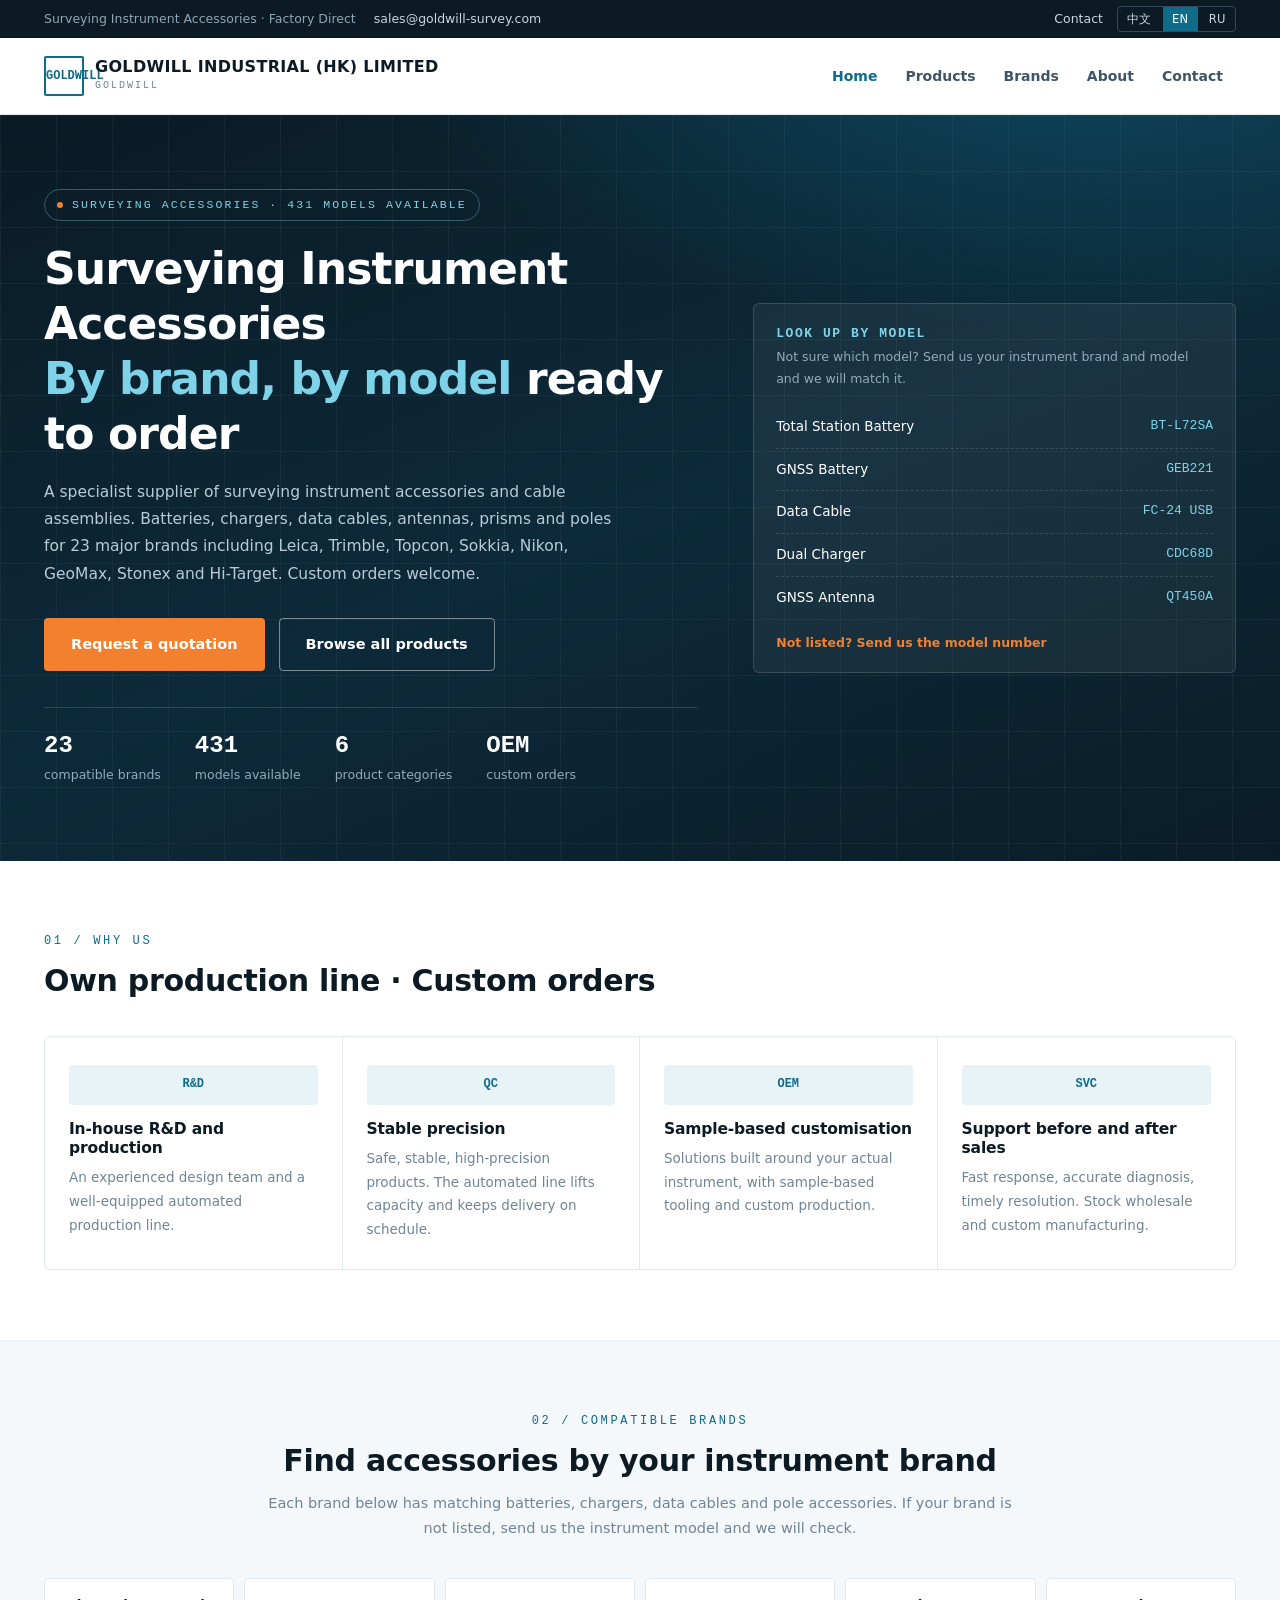
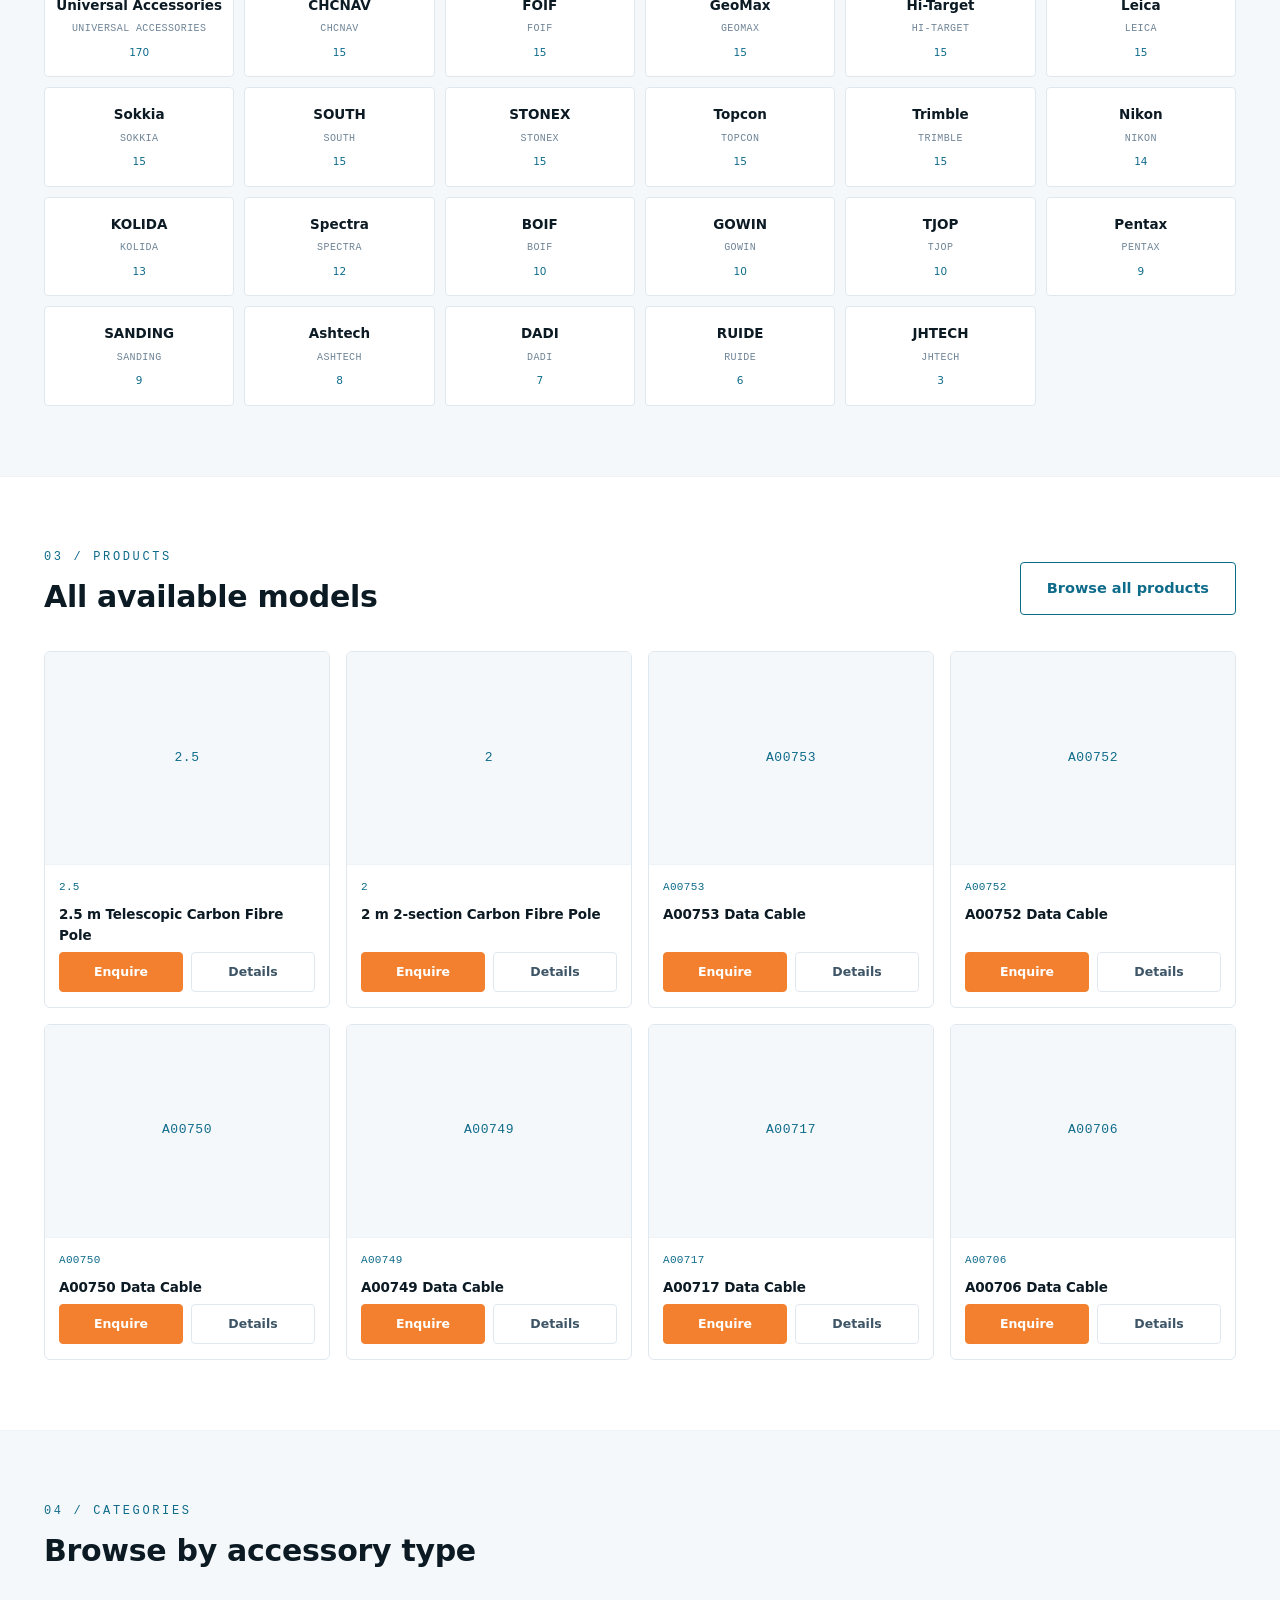
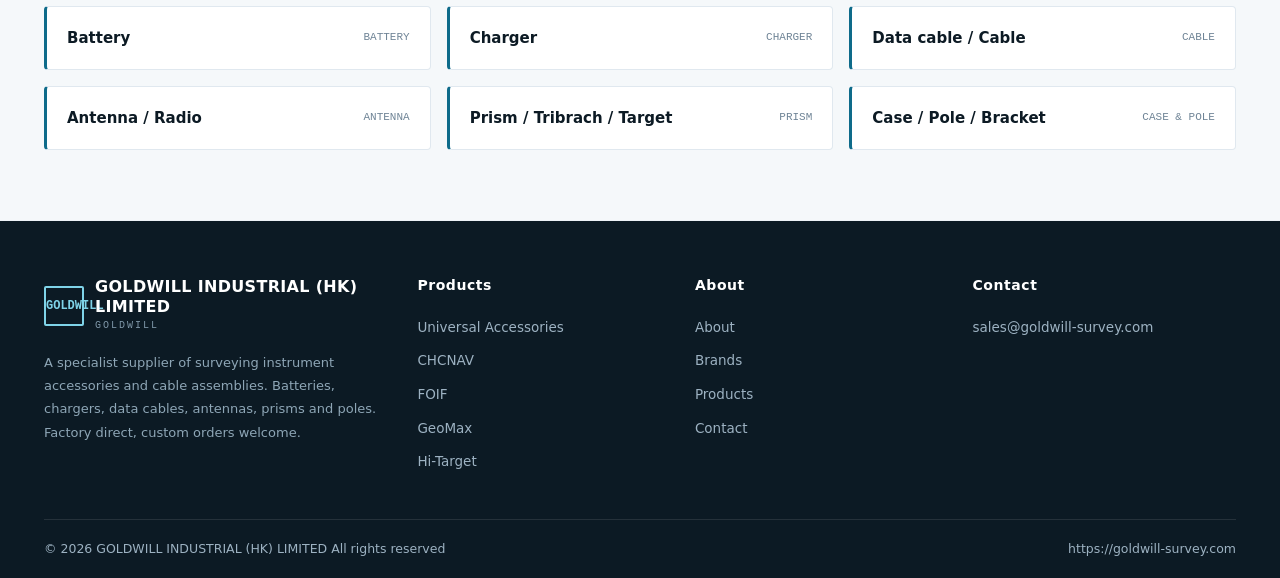
==== en/index.html @ f9a8d2e1 "Upload /en/ site files" ====
<!DOCTYPE html><html lang="en" dir="ltr"><head><meta charset="UTF-8"><meta name="viewport" content="width=device-width,initial-scale=1"><title>Surveying Instrument Accessories — Batteries, Chargers, Cables, Prisms</title><meta name="description" content="Batteries, chargers, data cables, antennas, prisms and poles for Leica, Trimble, Topcon, Sokkia, Nikon, GeoMax and 23 brands in total. Custom orders welcome."><link rel="alternate" hreflang="zh-CN" href="https://goldwill-survey.com/index.html"><link rel="alternate" hreflang="en" href="https://goldwill-survey.com/en/index.html"><link rel="alternate" hreflang="ru" href="https://goldwill-survey.com/ru/index.html"><link rel="canonical" href="https://goldwill-survey.com/en/index.html"><link rel="stylesheet" href="../assets/css/style.css"><meta property="og:type" content="website"><meta property="og:title" content="Surveying Instrument Accessories — Batteries, Chargers, Cables, Prisms"><meta property="og:description" content="Batteries, chargers, data cables, antennas, prisms and poles for Leica, Trimble, Topcon, Sokkia, Nikon, GeoMax and 23 brands in total. Custom orders welcome."></head><body><div class="topbar"><div class="wrap"><div class="tb-l"><span class="tag">Surveying Instrument Accessories · Factory Direct</span><span>sales@goldwill-survey.com</span></div><div class="tb-r"><span>Contact</span><span class="lang"><a href="../index.html">中文</a><a href="../en/index.html" class="on">EN</a><a href="../ru/index.html">RU</a></span></div></div></div><header class="head"><div class="wrap"><a class="logo" href="../en/index.html"><span class="mark">GOLDWILL</span><span class="txt"><b>GOLDWILL INDUSTRIAL (HK) LIMITED</b><span>GOLDWILL</span></span></a><nav class="nav" id="nav"><a href="../en/index.html" class="on">Home</a><a href="../en/products.html">Products</a><a href="../en/brands.html">Brands</a><a href="../en/about.html">About</a><a href="../en/contact.html">Contact</a></nav><button class="burger" id="burger" aria-label="menu">&#9776;</button></div></header><section class="hero"><div class="wrap"><div><span class="eyebrow"><i></i>Surveying accessories · 431 models available</span><h1>Surveying Instrument Accessories<br><em>By brand, by model</em> ready to order</h1><p class="lead">A specialist supplier of surveying instrument accessories and cable assemblies. Batteries, chargers, data cables, antennas, prisms and poles for 23 major brands including Leica, Trimble, Topcon, Sokkia, Nikon, GeoMax, Stonex and Hi-Target. Custom orders welcome.</p><div class="cta"><a class="btn btn-p" href="../en/contact.html">Request a quotation</a><a class="btn btn-s" href="../en/products.html">Browse all products</a></div><div class="nums"><div><b>23</b><span>compatible brands</span></div><div><b>431</b><span>models available</span></div><div><b>6</b><span>product categories</span></div><div><b>OEM</b><span>custom orders</span></div></div></div><aside class="spec-card"><h3>Look up by model</h3><p class="sub">Not sure which model? Send us your instrument brand and model and we will match it.</p><ul><li><span>Total Station Battery</span><code>BT-L72SA</code></li><li><span>GNSS Battery</span><code>GEB221</code></li><li><span>Data Cable</span><code>FC-24 USB</code></li><li><span>Dual Charger</span><code>CDC68D</code></li><li><span>GNSS Antenna</span><code>QT450A</code></li></ul><a class="more" href="../en/contact.html">Not listed? Send us the model number</a></aside></div></section><section class="sec"><div class="wrap"><div class="sec-head"><span class="no">01 / Why us</span><h2>Own production line · Custom orders</h2></div><div class="adv"><div><div class="ic">R&amp;D</div><h3>In-house R&amp;D and production</h3><p>An experienced design team and a well-equipped automated production line.</p></div><div><div class="ic">QC</div><h3>Stable precision</h3><p>Safe, stable, high-precision products. The automated line lifts capacity and keeps delivery on schedule.</p></div><div><div class="ic">OEM</div><h3>Sample-based customisation</h3><p>Solutions built around your actual instrument, with sample-based tooling and custom production.</p></div><div><div class="ic">SVC</div><h3>Support before and after sales</h3><p>Fast response, accurate diagnosis, timely resolution. Stock wholesale and custom manufacturing.</p></div></div></div></section><section class="sec soft"><div class="wrap"><div class="sec-head center"><span class="no">02 / Compatible brands</span><h2>Find accessories by your instrument brand</h2><p>Each brand below has matching batteries, chargers, data cables and pole accessories. If your brand is not listed, send us the instrument model and we will check.</p></div><div class="brands"><a href="../en/brands.html#universal-accessories"><b>Universal Accessories</b><span>UNIVERSAL ACCESSORIES</span><em>170</em></a><a href="../en/brands.html#chcnav"><b>CHCNAV</b><span>CHCNAV</span><em>15</em></a><a href="../en/brands.html#foif"><b>FOIF</b><span>FOIF</span><em>15</em></a><a href="../en/brands.html#geomax"><b>GeoMax</b><span>GEOMAX</span><em>15</em></a><a href="../en/brands.html#hi-target"><b>Hi-Target</b><span>HI-TARGET</span><em>15</em></a><a href="../en/brands.html#leica"><b>Leica</b><span>LEICA</span><em>15</em></a><a href="../en/brands.html#sokkia"><b>Sokkia</b><span>SOKKIA</span><em>15</em></a><a href="../en/brands.html#south"><b>SOUTH</b><span>SOUTH</span><em>15</em></a><a href="../en/brands.html#stonex"><b>STONEX</b><span>STONEX</span><em>15</em></a><a href="../en/brands.html#topcon"><b>Topcon</b><span>TOPCON</span><em>15</em></a><a href="../en/brands.html#trimble"><b>Trimble</b><span>TRIMBLE</span><em>15</em></a><a href="../en/brands.html#nikon"><b>Nikon</b><span>NIKON</span><em>14</em></a><a href="../en/brands.html#kolida"><b>KOLIDA</b><span>KOLIDA</span><em>13</em></a><a href="../en/brands.html#spectra"><b>Spectra</b><span>SPECTRA</span><em>12</em></a><a href="../en/brands.html#boif"><b>BOIF</b><span>BOIF</span><em>10</em></a><a href="../en/brands.html#gowin"><b>GOWIN</b><span>GOWIN</span><em>10</em></a><a href="../en/brands.html#tjop"><b>TJOP</b><span>TJOP</span><em>10</em></a><a href="../en/brands.html#pentax"><b>Pentax</b><span>PENTAX</span><em>9</em></a><a href="../en/brands.html#sanding"><b>SANDING</b><span>SANDING</span><em>9</em></a><a href="../en/brands.html#ashtech"><b>Ashtech</b><span>ASHTECH</span><em>8</em></a><a href="../en/brands.html#dadi"><b>DADI</b><span>DADI</span><em>7</em></a><a href="../en/brands.html#ruide"><b>RUIDE</b><span>RUIDE</span><em>6</em></a><a href="../en/brands.html#jhtech"><b>JHTECH</b><span>JHTECH</span><em>3</em></a></div></div></section><section class="sec"><div class="wrap"><div class="sec-head row"><div><span class="no">03 / Products</span><h2>All available models</h2></div><a class="btn btn-o" href="../en/products.html">Browse all products</a></div><div class="pgrid"><article class="pcard" data-b="universal-accessories" data-k="2.5 m telescopic carbon fibre pole 2.5米伸缩碳纤杆 2.5"><div class="ph"><span class="ph-t">2.5</span></div><div class="bd"><span class="mdl">2.5</span><h4>2.5 m Telescopic Carbon Fibre Pole</h4><div class="act"><a class="pri" href="../en/contact.html">Enquire</a><a href="../en/contact.html">Details</a></div></div></article><article class="pcard" data-b="universal-accessories" data-k="2 m 2-section carbon fibre pole 2.5米伸缩碳纤杆 2"><div class="ph"><span class="ph-t">2</span></div><div class="bd"><span class="mdl">2</span><h4>2 m 2-section Carbon Fibre Pole</h4><div class="act"><a class="pri" href="../en/contact.html">Enquire</a><a href="../en/contact.html">Details</a></div></div></article><article class="pcard" data-b="universal-accessories" data-k="a00753 data cable gps数据线 a00753"><div class="ph"><span class="ph-t">A00753</span></div><div class="bd"><span class="mdl">A00753</span><h4>A00753 Data Cable</h4><div class="act"><a class="pri" href="../en/contact.html">Enquire</a><a href="../en/contact.html">Details</a></div></div></article><article class="pcard" data-b="universal-accessories" data-k="a00752 data cable gps数据线 a00752"><div class="ph"><span class="ph-t">A00752</span></div><div class="bd"><span class="mdl">A00752</span><h4>A00752 Data Cable</h4><div class="act"><a class="pri" href="../en/contact.html">Enquire</a><a href="../en/contact.html">Details</a></div></div></article><article class="pcard" data-b="universal-accessories" data-k="a00750 data cable gps数据线 a00750"><div class="ph"><span class="ph-t">A00750</span></div><div class="bd"><span class="mdl">A00750</span><h4>A00750 Data Cable</h4><div class="act"><a class="pri" href="../en/contact.html">Enquire</a><a href="../en/contact.html">Details</a></div></div></article><article class="pcard" data-b="universal-accessories" data-k="a00749 data cable gps数据线 a00749"><div class="ph"><span class="ph-t">A00749</span></div><div class="bd"><span class="mdl">A00749</span><h4>A00749 Data Cable</h4><div class="act"><a class="pri" href="../en/contact.html">Enquire</a><a href="../en/contact.html">Details</a></div></div></article><article class="pcard" data-b="universal-accessories" data-k="a00717 data cable gps数据线 a00717"><div class="ph"><span class="ph-t">A00717</span></div><div class="bd"><span class="mdl">A00717</span><h4>A00717 Data Cable</h4><div class="act"><a class="pri" href="../en/contact.html">Enquire</a><a href="../en/contact.html">Details</a></div></div></article><article class="pcard" data-b="universal-accessories" data-k="a00706 data cable gps数据线 a00706"><div class="ph"><span class="ph-t">A00706</span></div><div class="bd"><span class="mdl">A00706</span><h4>A00706 Data Cable</h4><div class="act"><a class="pri" href="../en/contact.html">Enquire</a><a href="../en/contact.html">Details</a></div></div></article></div></div></section><section class="sec soft"><div class="wrap"><div class="sec-head"><span class="no">04 / Categories</span><h2>Browse by accessory type</h2></div><div class="cats"><a href="../en/products.html"><b>Battery</b><span>BATTERY</span></a><a href="../en/products.html"><b>Charger</b><span>CHARGER</span></a><a href="../en/products.html"><b>Data cable / Cable</b><span>CABLE</span></a><a href="../en/products.html"><b>Antenna / Radio</b><span>ANTENNA</span></a><a href="../en/products.html"><b>Prism / Tribrach / Target</b><span>PRISM</span></a><a href="../en/products.html"><b>Case / Pole / Bracket</b><span>CASE &amp; POLE</span></a></div></div></section><footer class="foot"><div class="wrap"><div class="cols"><div><a class="logo" href="../en/index.html"><span class="mark">GOLDWILL</span><span class="txt"><b>GOLDWILL INDUSTRIAL (HK) LIMITED</b><span>GOLDWILL</span></span></a><p class="desc">A specialist supplier of surveying instrument accessories and cable assemblies. Batteries, chargers, data cables, antennas, prisms and poles. Factory direct, custom orders welcome.</p></div><div><h4>Products</h4><ul><li><a href="../en/products.html#universal-accessories">Universal Accessories</a></li><li><a href="../en/products.html#chcnav">CHCNAV</a></li><li><a href="../en/products.html#foif">FOIF</a></li><li><a href="../en/products.html#geomax">GeoMax</a></li><li><a href="../en/products.html#hi-target">Hi-Target</a></li></ul></div><div><h4>About</h4><ul><li><a href="../en/about.html">About</a></li><li><a href="../en/brands.html">Brands</a></li><li><a href="../en/products.html">Products</a></li><li><a href="../en/contact.html">Contact</a></li></ul></div><div><h4>Contact</h4><ul><li>sales@goldwill-survey.com</li></ul></div></div><div class="bottom"><span>&copy; 2026 GOLDWILL INDUSTRIAL (HK) LIMITED&nbsp;All rights reserved</span><span>https://goldwill-survey.com</span></div></div></footer><script>
(function(){var b=document.getElementById('burger');
if(b)b.addEventListener('click',function(){document.getElementById('nav').classList.toggle('open');});
var q=document.getElementById('q');if(!q)return;
var cards=[].slice.call(document.querySelectorAll('.pcard')),
groups=[].slice.call(document.querySelectorAll('.bgroup')),
btns=[].slice.call(document.querySelectorAll('.chips button')),cur='',
cn=document.querySelector('.toolbar .count'),
tpl=cn?(cn.dataset.tpl||''):'',orig=cn?cn.textContent:'';
function apply(){var v=q.value.trim().toLowerCase(),n=0;
cards.forEach(function(c){var ok=(!cur||c.dataset.b===cur)&&(!v||c.dataset.k.indexOf(v)>-1);
c.classList.toggle('hide',!ok);if(ok)n++;});
groups.forEach(function(g){g.style.display=g.querySelectorAll('.pcard:not(.hide)').length?'':'none';});
if(cn)cn.textContent=(!cur&&!v)?orig:tpl.replace('{n}',n);}
btns.forEach(function(b){b.addEventListener('click',function(){
btns.forEach(function(x){x.classList.remove('on')});b.classList.add('on');
cur=b.dataset.b;apply();});});
q.addEventListener('input',apply);})();
var fm=document.querySelector('form.frm[data-mail]');
if(fm)fm.addEventListener('submit',function(e){
e.preventDefault();
function lab(el){var d=el.parentNode,l=d?d.querySelector('label'):null;
return l?l.textContent.split('*').join('').trim():el.name;}
var lines=[];[].forEach.call(fm.querySelectorAll('input,select,textarea'),function(el){
var v=(el.value||'').trim();if(v)lines.push(lab(el)+': '+v);});
var h=document.querySelector('h1'),sub=(h?h.textContent:'Enquiry')+(lines[0]?' - '+lines[0]:'');
location.href='mailto:'+fm.getAttribute('data-mail')+'?subject='+encodeURIComponent(sub)+
'&body='+encodeURIComponent(lines.join('\n'));});
</script></body></html>
---- assets/css/style.css ----
/* rebuilt site - hand-written, no framework, no external requests */
:root{--ink:#0c1a24;--ink2:#3d5566;--muted:#6f8496;--line:#e0e8ef;--line2:#eef3f7;
--bg:#fff;--soft:#f5f8fa;--brand:#0e6b8a;--branddk:#0a5069;--brandlt:#e8f3f7;
--accent:#f2802e;--accentdk:#d96a1c;
--sans:"PingFang SC","Microsoft YaHei","Hiragino Sans GB","Source Han Sans SC",system-ui,-apple-system,"Segoe UI",Roboto,sans-serif;
--mono:ui-monospace,"SFMono-Regular",Menlo,Consolas,"Courier New",monospace;--wrap:1240px;--r:4px}
*,*::before,*::after{box-sizing:border-box}
html{-webkit-text-size-adjust:100%;scroll-behavior:smooth}
body{margin:0;background:var(--bg);color:var(--ink);font-family:var(--sans);
font-size:15px;line-height:1.75;-webkit-font-smoothing:antialiased}
img{max-width:100%;height:auto;display:block}
a{color:inherit;text-decoration:none}
h1,h2,h3,h4{margin:0;line-height:1.25;font-weight:800;letter-spacing:-.01em}
p{margin:0}ul{margin:0;padding:0;list-style:none}
.wrap{width:100%;max-width:var(--wrap);margin:0 auto;padding:0 24px}
.skip{position:absolute;left:-9999px}
.topbar{background:var(--ink);color:#c9d6e0;font-size:12.5px}
.topbar .wrap{display:flex;align-items:center;justify-content:space-between;gap:16px;
min-height:38px;flex-wrap:wrap}
.topbar a:hover{color:#fff}
.tb-l{display:flex;align-items:center;gap:18px;flex-wrap:wrap}
.tb-r{display:flex;align-items:center;gap:14px}
.topbar .tag{color:#8fa6b6}
.lang{display:flex;gap:2px;border:1px solid #33485a;border-radius:var(--r);overflow:hidden}
.lang a{padding:2px 9px;font-size:11.5px;letter-spacing:.04em}
.lang a.on{background:var(--brand);color:#fff}
.head{background:#fff;border-bottom:1px solid var(--line);position:sticky;top:0;z-index:50}
.head .wrap{display:flex;align-items:center;justify-content:space-between;gap:24px;min-height:76px}
.logo{display:flex;align-items:center;gap:11px;flex-shrink:0}
.logo .mark{width:40px;height:40px;border:2px solid var(--brand);border-radius:2px;
display:grid;place-items:center;color:var(--brand);font-weight:800;font-size:12px;
font-family:var(--mono);text-align:center;line-height:1.05}
.logo .txt b{display:block;font-size:16px;letter-spacing:.02em;line-height:1.25}
.logo .txt span{display:block;font-size:10px;color:var(--muted);
letter-spacing:.2em;font-family:var(--mono);text-transform:uppercase}
.nav{display:flex;align-items:center;gap:2px;flex-wrap:wrap}
.nav a{padding:8px 13px;font-size:14px;font-weight:600;color:var(--ink2);border-radius:var(--r)}
.nav a:hover{color:var(--brand);background:var(--brandlt)}
.nav a.on{color:var(--brand)}
.burger{display:none;width:42px;height:42px;border:1px solid var(--line);background:#fff;
border-radius:var(--r);cursor:pointer;font-size:18px;color:var(--ink)}
.btn{display:inline-flex;align-items:center;justify-content:center;gap:8px;padding:13px 26px;
border-radius:var(--r);font-weight:700;font-size:14.5px;border:1px solid transparent;
cursor:pointer;transition:.18s;white-space:nowrap}
.btn-p{background:var(--accent);color:#fff}.btn-p:hover{background:var(--accentdk)}
.btn-s{background:transparent;color:#fff;border-color:rgba(255,255,255,.45)}
.btn-s:hover{border-color:#fff;background:rgba(255,255,255,.1)}
.btn-o{background:transparent;color:var(--brand);border-color:var(--brand)}
.btn-o:hover{background:var(--brand);color:#fff}
.hero{position:relative;background:
radial-gradient(1100px 460px at 82% -10%,rgba(14,107,138,.5),transparent 62%),
linear-gradient(158deg,#0a1a25 0%,#0d2a3a 52%,#0a1c28 100%);color:#fff;overflow:hidden}
.hero::after{content:"";position:absolute;inset:0;
background-image:linear-gradient(rgba(255,255,255,.045) 1px,transparent 1px),
linear-gradient(90deg,rgba(255,255,255,.045) 1px,transparent 1px);
background-size:56px 56px}
.hero .wrap{position:relative;z-index:2;padding-top:74px;padding-bottom:74px;
display:grid;grid-template-columns:1.15fr .85fr;gap:56px;align-items:center}
.eyebrow{display:inline-flex;align-items:center;gap:9px;font-family:var(--mono);font-size:11.5px;
letter-spacing:.18em;text-transform:uppercase;color:#7fd3e8;
border:1px solid rgba(127,211,232,.35);padding:5px 12px;border-radius:100px}
.eyebrow i{width:6px;height:6px;background:var(--accent);border-radius:50%;font-style:normal}
.hero h1{font-size:clamp(27px,3.6vw,44px);margin:20px 0 18px;letter-spacing:-.02em}
.hero h1 em{font-style:normal;color:#7fd3e8}
.hero .lead{color:#b9cbd8;font-size:15.5px;max-width:580px}
.hero .cta{display:flex;gap:14px;margin-top:30px;flex-wrap:wrap}
.hero .nums{display:flex;gap:34px;margin-top:36px;padding-top:24px;
border-top:1px solid rgba(255,255,255,.14);flex-wrap:wrap}
.hero .nums b{display:block;font-size:24px;font-family:var(--mono);color:#fff;line-height:1.2}
.hero .nums span{font-size:12.5px;color:#93aabc}
.spec-card{background:rgba(255,255,255,.05);border:1px solid rgba(255,255,255,.14);
border-radius:6px;padding:22px 22px 18px}
.spec-card h3{font-size:13px;font-family:var(--mono);letter-spacing:.12em;color:#7fd3e8;
text-transform:uppercase;margin-bottom:4px}
.spec-card .sub{font-size:12.5px;color:#93aabc;margin-bottom:16px}
.spec-card ul li{display:flex;justify-content:space-between;gap:12px;padding:9px 0;
border-bottom:1px dashed rgba(255,255,255,.13);font-size:13.5px}
.spec-card ul li:last-child{border-bottom:0}
.spec-card ul li code{font-family:var(--mono);color:#7fd3e8;font-size:13px}
.spec-card .more{display:block;margin-top:14px;font-size:12.5px;color:var(--accent);font-weight:700}
.sec{padding:70px 0}
.sec.soft{background:var(--soft);border-top:1px solid var(--line2);border-bottom:1px solid var(--line2)}
.sec-head{margin-bottom:36px}
.sec-head .no{font-family:var(--mono);font-size:12px;letter-spacing:.22em;color:var(--brand);
text-transform:uppercase;display:block;margin-bottom:10px}
.sec-head h2{font-size:clamp(21px,2.5vw,30px)}
.sec-head p{color:var(--muted);margin-top:11px;max-width:760px;font-size:14.5px}
.sec-head.center{text-align:center}
.sec-head.center p{margin-left:auto;margin-right:auto}
.sec-head.row{display:flex;align-items:flex-end;justify-content:space-between;gap:22px;flex-wrap:wrap}
.adv{display:grid;grid-template-columns:repeat(4,1fr);border:1px solid var(--line);
border-radius:6px;overflow:hidden;background:#fff}
.adv>div{padding:28px 24px;border-right:1px solid var(--line)}
.adv>div:last-child{border-right:0}
.adv .ic{min-width:40px;height:40px;padding:0 6px;border-radius:var(--r);background:var(--brandlt);
color:var(--brand);display:grid;place-items:center;font-family:var(--mono);font-weight:800;
font-size:12px;margin-bottom:15px}
.adv h3{font-size:15.5px;margin-bottom:8px}
.adv p{color:var(--muted);font-size:13.5px}
.brands{display:grid;grid-template-columns:repeat(6,1fr);gap:10px}
.brands a{border:1px solid var(--line);border-radius:var(--r);padding:15px 10px;text-align:center;
background:#fff;transition:.16s}
.brands a:hover{border-color:var(--brand);background:var(--brandlt);transform:translateY(-2px)}
.brands b{display:block;font-size:13.5px;font-weight:700}
.brands span{display:block;font-family:var(--mono);font-size:10px;color:var(--muted);
letter-spacing:.04em;margin-top:3px}
.brands em{display:block;font-size:10.5px;color:var(--brand);font-style:normal;margin-top:5px}
.cats{display:grid;grid-template-columns:repeat(3,1fr);gap:16px}
.cats a{display:flex;align-items:center;justify-content:space-between;gap:14px;border:1px solid var(--line);
border-left:3px solid var(--brand);border-radius:var(--r);padding:18px 20px;background:#fff;transition:.16s}
.cats a:hover{background:var(--brandlt);border-left-color:var(--accent)}
.cats b{font-size:15px}.cats span{font-family:var(--mono);font-size:11px;color:var(--muted)}
.toolbar{display:flex;gap:12px;flex-wrap:wrap;align-items:center;margin-bottom:22px}
.toolbar input{flex:1;min-width:220px;padding:12px 14px;border:1px solid var(--line);
border-radius:var(--r);font-family:inherit;font-size:14px}
.toolbar input:focus{outline:0;border-color:var(--brand);box-shadow:0 0 0 3px var(--brandlt)}
.toolbar .count{font-family:var(--mono);font-size:12.5px;color:var(--muted)}
.chips{display:flex;gap:8px;flex-wrap:wrap;margin-bottom:26px}
.chips button{padding:7px 14px;border:1px solid var(--line);background:#fff;border-radius:100px;
font-family:inherit;font-size:13px;font-weight:600;color:var(--ink2);cursor:pointer}
.chips button:hover{border-color:var(--brand);color:var(--brand)}
.chips button.on{background:var(--brand);border-color:var(--brand);color:#fff}
.bgroup{margin-bottom:34px;scroll-margin-top:96px}
.bgroup>h3{font-size:16px;display:flex;align-items:center;gap:10px;margin-bottom:14px;
padding-bottom:9px;border-bottom:2px solid var(--line)}
.bgroup>h3 em{font-family:var(--mono);font-size:11.5px;color:var(--muted);font-style:normal;
font-weight:600}
.bgroup>h3 span{margin-left:auto;font-family:var(--mono);font-size:11.5px;color:var(--brand)}
.pgrid{display:grid;grid-template-columns:repeat(4,1fr);gap:16px}
.pcard{border:1px solid var(--line);border-radius:6px;overflow:hidden;background:#fff;
display:flex;flex-direction:column;transition:.18s}
.pcard:hover{border-color:var(--brand);box-shadow:0 10px 26px rgba(12,26,36,.09);transform:translateY(-3px)}
.pcard .ph{aspect-ratio:4/3;background:var(--soft);display:grid;place-items:center;
padding:10px;border-bottom:1px solid var(--line2);position:relative}
.pcard .ph img{max-height:100%;width:auto;object-fit:contain}
.pcard .ph .ph-t{font-family:var(--mono);font-size:13px;color:var(--brand);
letter-spacing:.04em;text-align:center;padding:0 8px;word-break:break-word}
.pcard .ph .ph-i{position:absolute;bottom:6px;right:8px;font-size:9.5px;color:#b6c5d0;
letter-spacing:.08em;text-transform:uppercase}
.pcard .bd{padding:13px 14px 15px;display:flex;flex-direction:column;gap:7px;flex:1}
.pcard .mdl{font-family:var(--mono);font-size:11px;color:var(--brand);letter-spacing:.03em;
word-break:break-all}
.pcard h4{font-size:13.5px;line-height:1.5;font-weight:700}
.pcard .act{margin-top:auto;display:flex;gap:8px}
.pcard .act a{flex:1;text-align:center;font-size:12.5px;padding:8px 0;border-radius:var(--r);
border:1px solid var(--line);color:var(--ink2);font-weight:600}
.pcard .act a.pri{background:var(--accent);border-color:var(--accent);color:#fff}
.pcard .act a:hover{border-color:var(--brand);color:var(--brand)}
.pcard .act a.pri:hover{background:var(--accentdk);color:#fff}
.pcard.hide{display:none}
.about{display:grid;grid-template-columns:1fr 1fr;gap:52px;align-items:start}
.about .txt p{color:var(--ink2);margin-bottom:15px;font-size:14.5px}
.about dl{display:grid;grid-template-columns:auto 1fr;gap:10px 20px;border-top:1px solid var(--line);
padding-top:20px;margin:22px 0 0}
.about dt{font-family:var(--mono);font-size:12px;color:var(--muted);letter-spacing:.06em}
.about dd{margin:0;font-size:14px;font-weight:600}
.facts{display:grid;grid-template-columns:1fr 1fr;gap:14px}
.facts div{border:1px solid var(--line);border-radius:6px;padding:20px 18px;background:#fff}
.facts b{display:block;font-family:var(--mono);font-size:23px;color:var(--brand);line-height:1.2}
.facts span{font-size:13px;color:var(--muted)}
.inq{display:grid;grid-template-columns:1fr 1fr;gap:52px}
.frm{display:grid;gap:14px}
.frm .row2{display:grid;grid-template-columns:1fr 1fr;gap:14px}
.frm label{display:block;font-size:12.5px;font-weight:700;color:var(--ink2);margin-bottom:6px}
.frm input,.frm select,.frm textarea{width:100%;padding:12px 14px;border:1px solid var(--line);
border-radius:var(--r);font-family:inherit;font-size:14px;background:#fff;color:var(--ink)}
.frm input:focus,.frm select:focus,.frm textarea:focus{outline:0;border-color:var(--brand);
box-shadow:0 0 0 3px var(--brandlt)}
.frm .note{font-size:12px;color:var(--muted)}
.contact-list li{display:flex;gap:14px;padding:16px 0;border-bottom:1px solid var(--line)}
.contact-list .k{font-family:var(--mono);font-size:11.5px;color:var(--muted);letter-spacing:.08em;
min-width:92px}
.contact-list .v{font-size:15px;font-weight:600;word-break:break-all}
.pending{color:var(--accent);font-weight:700}
.foot{background:var(--ink);color:#9db2c2;padding:56px 0 0;font-size:13.5px}
.foot .cols{display:grid;grid-template-columns:1.4fr 1fr 1fr 1.1fr;gap:38px;padding-bottom:40px}
.foot h4{color:#fff;font-size:14px;margin-bottom:16px;letter-spacing:.04em}
.foot li{padding:5px 0}.foot a:hover{color:#fff}
.foot .logo .mark{border-color:#7fd3e8;color:#7fd3e8}
.foot .logo .txt b{color:#fff}.foot .logo .txt span{color:#7f97a8}
.foot .desc{margin-top:16px;line-height:1.8;color:#8ea6b6;font-size:13px}
.foot .bottom{border-top:1px solid rgba(255,255,255,.1);padding:18px 0;display:flex;
justify-content:space-between;gap:16px;flex-wrap:wrap;font-size:12.5px}
.page-hd{background:linear-gradient(158deg,#0a1a25,#0d2a3a);color:#fff;padding:44px 0 40px}
.page-hd .crumbs{font-family:var(--mono);font-size:11.5px;letter-spacing:.1em;color:#8fb2c4;
margin-bottom:12px}
.page-hd h1{font-size:clamp(22px,3vw,32px)}
.page-hd p{color:#b9cbd8;margin-top:10px;max-width:760px;font-size:14.5px}
@media (max-width:1080px){
.hero .wrap{grid-template-columns:1fr;gap:36px;padding-top:54px;padding-bottom:54px}
.adv{grid-template-columns:1fr 1fr}
.adv>div:nth-child(2){border-right:0}
.adv>div:nth-child(1),.adv>div:nth-child(2){border-bottom:1px solid var(--line)}
.pgrid{grid-template-columns:repeat(3,1fr)}.brands{grid-template-columns:repeat(4,1fr)}
.foot .cols{grid-template-columns:1fr 1fr}}
@media (max-width:820px){
.nav{display:none}
.nav.open{display:flex;position:absolute;left:0;right:0;top:100%;background:#fff;
border-bottom:1px solid var(--line);padding:12px 24px 18px;flex-direction:column;
align-items:stretch;box-shadow:0 14px 28px rgba(12,26,36,.1)}
.burger{display:block}.head{position:relative}
.about,.inq{grid-template-columns:1fr;gap:32px}
.pgrid{grid-template-columns:repeat(2,1fr)}.cats{grid-template-columns:1fr}.sec{padding:50px 0}}
@media (max-width:520px){
.adv{grid-template-columns:1fr}.adv>div{border-right:0;border-bottom:1px solid var(--line)}
.brands{grid-template-columns:repeat(2,1fr)}.pgrid{grid-template-columns:1fr}
.facts{grid-template-columns:1fr}.frm .row2{grid-template-columns:1fr}
.topbar .tag{display:none}}
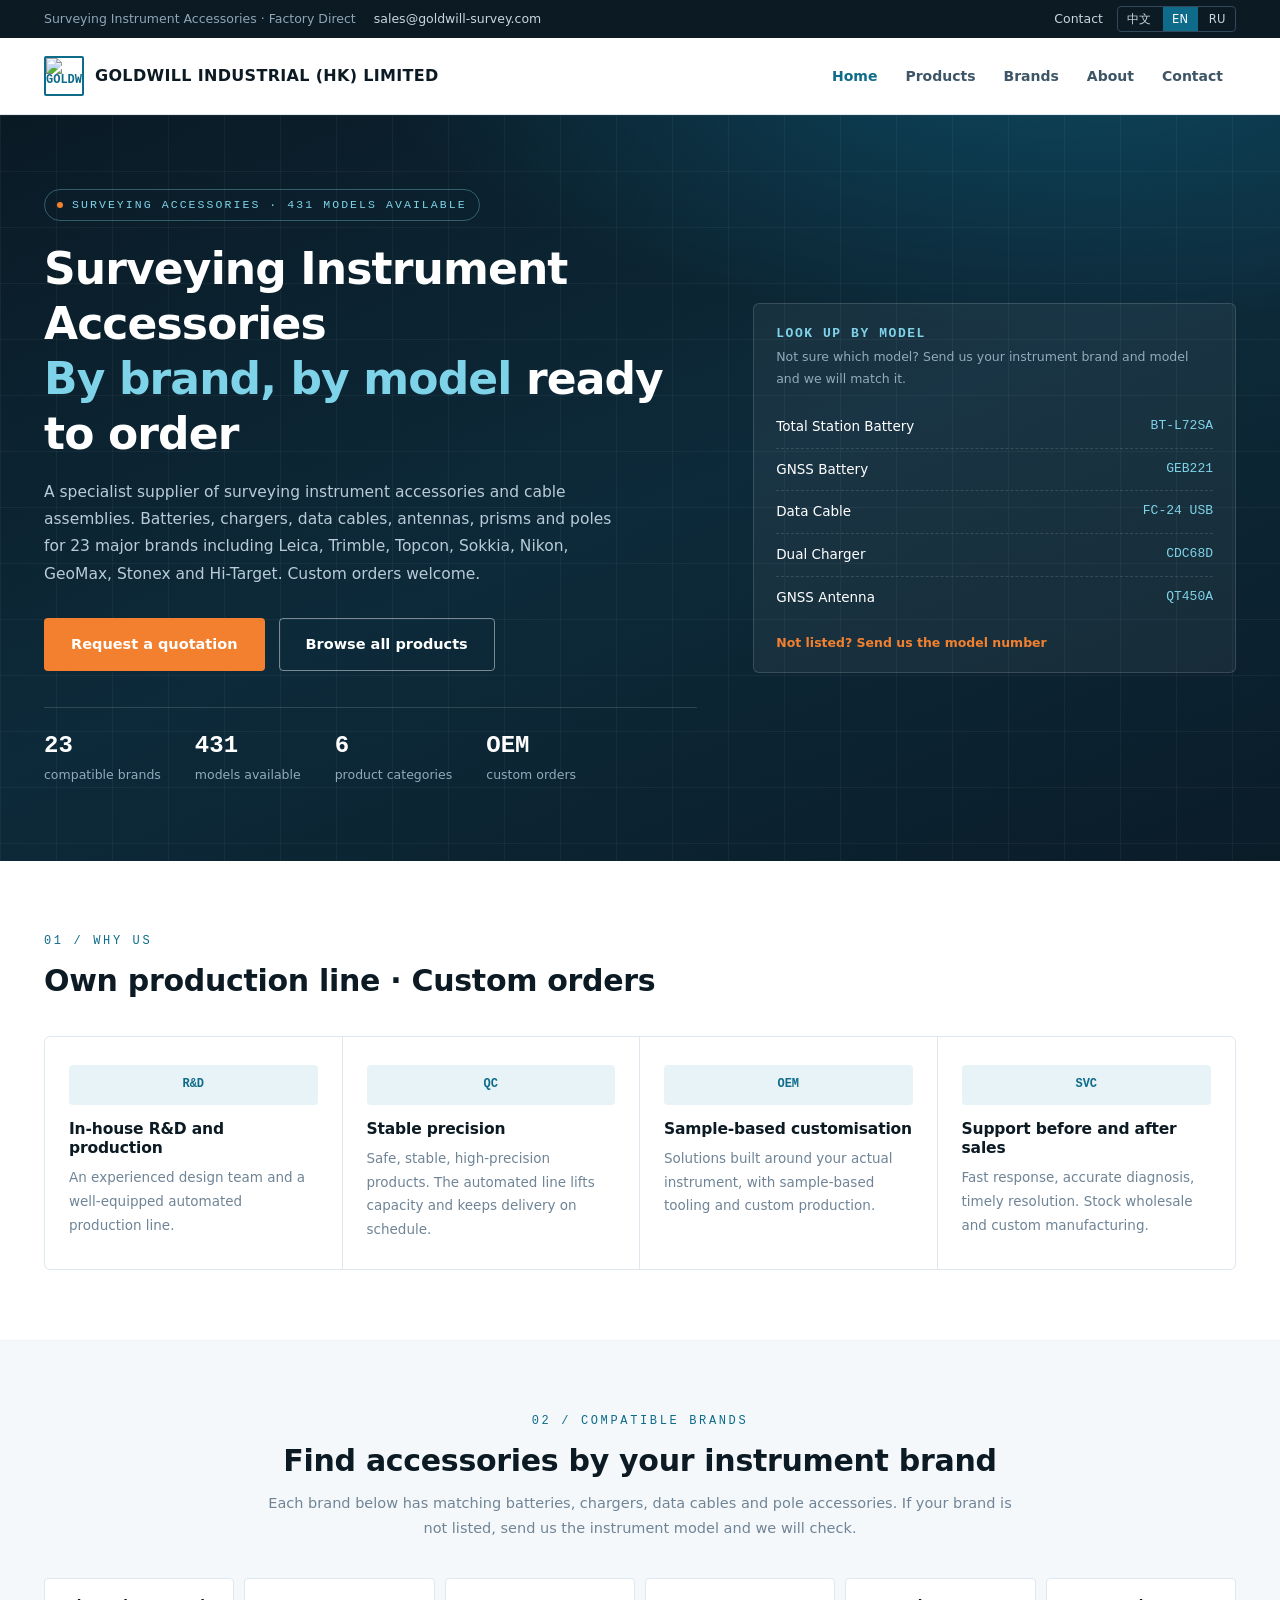
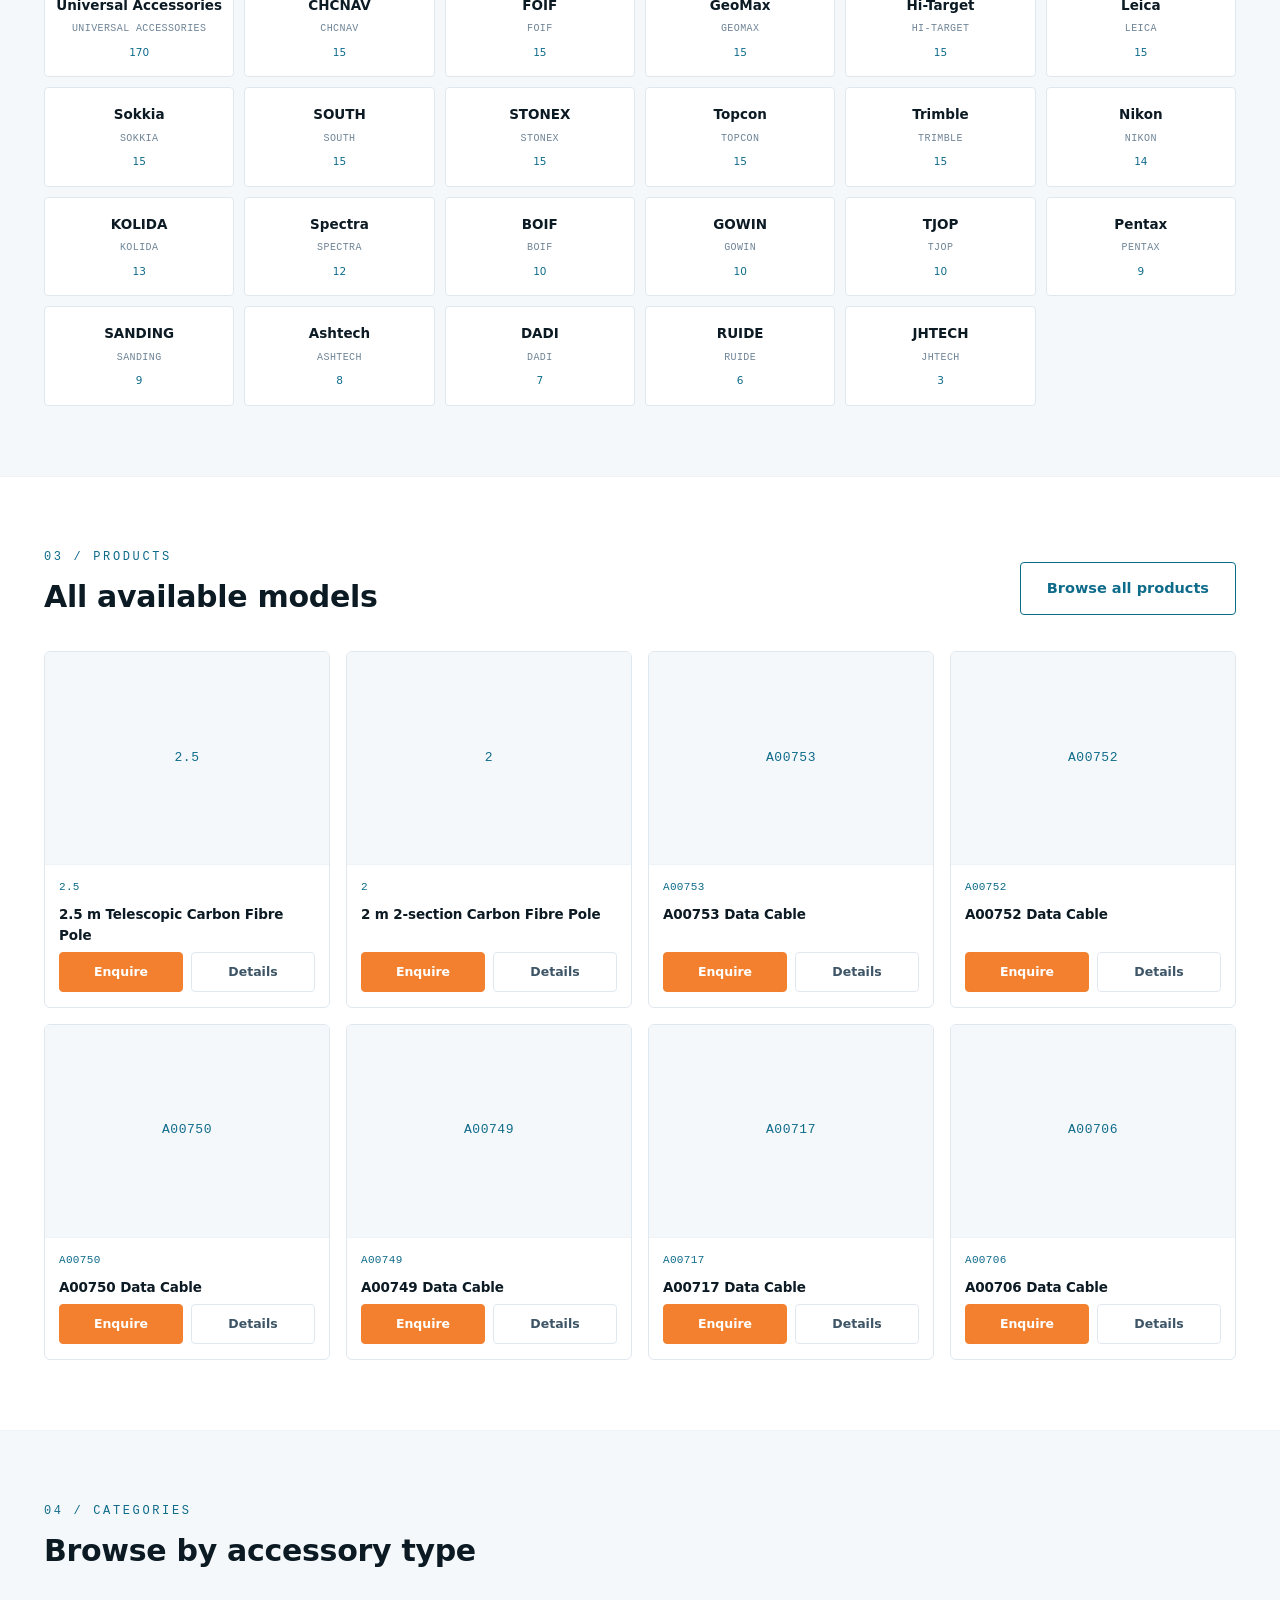
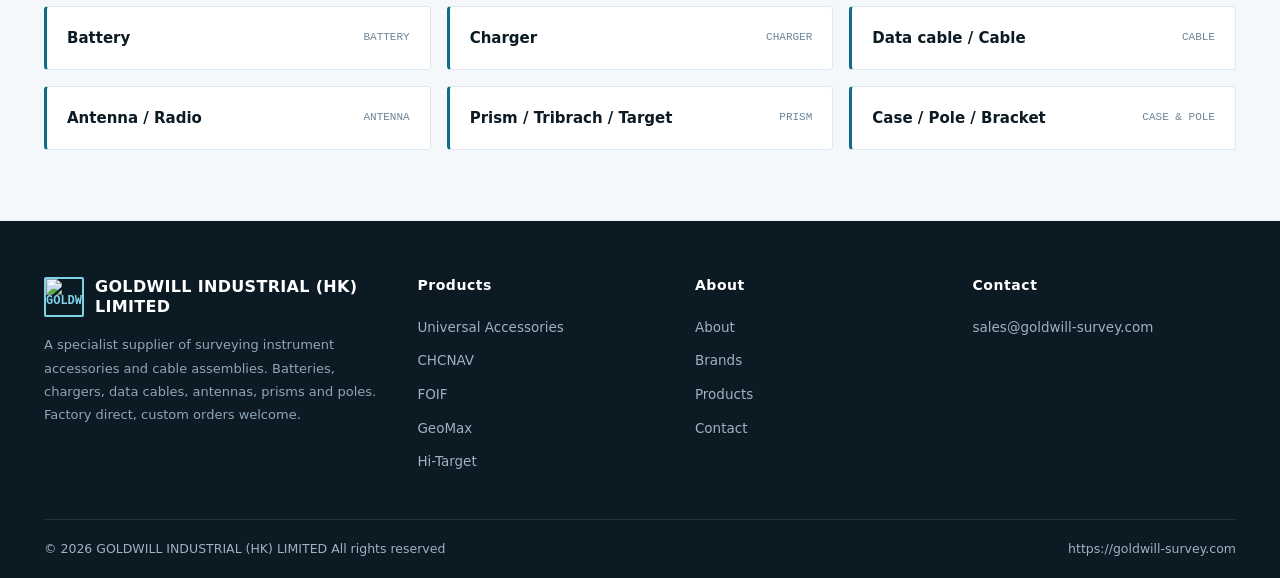
==== commit fc2e0664: "Upload /en/ site files" ====
--- a/en/index.html
+++ b/en/index.html
@@ -1,4 +1,4 @@
-<!DOCTYPE html><html lang="en" dir="ltr"><head><meta charset="UTF-8"><meta name="viewport" content="width=device-width,initial-scale=1"><title>Surveying Instrument Accessories — Batteries, Chargers, Cables, Prisms</title><meta name="description" content="Batteries, chargers, data cables, antennas, prisms and poles for Leica, Trimble, Topcon, Sokkia, Nikon, GeoMax and 23 brands in total. Custom orders welcome."><link rel="alternate" hreflang="zh-CN" href="https://goldwill-survey.com/index.html"><link rel="alternate" hreflang="en" href="https://goldwill-survey.com/en/index.html"><link rel="alternate" hreflang="ru" href="https://goldwill-survey.com/ru/index.html"><link rel="canonical" href="https://goldwill-survey.com/en/index.html"><link rel="stylesheet" href="../assets/css/style.css"><meta property="og:type" content="website"><meta property="og:title" content="Surveying Instrument Accessories — Batteries, Chargers, Cables, Prisms"><meta property="og:description" content="Batteries, chargers, data cables, antennas, prisms and poles for Leica, Trimble, Topcon, Sokkia, Nikon, GeoMax and 23 brands in total. Custom orders welcome."></head><body><div class="topbar"><div class="wrap"><div class="tb-l"><span class="tag">Surveying Instrument Accessories · Factory Direct</span><span>sales@goldwill-survey.com</span></div><div class="tb-r"><span>Contact</span><span class="lang"><a href="../index.html">中文</a><a href="../en/index.html" class="on">EN</a><a href="../ru/index.html">RU</a></span></div></div></div><header class="head"><div class="wrap"><a class="logo" href="../en/index.html"><span class="mark">GOLDWILL</span><span class="txt"><b>GOLDWILL INDUSTRIAL (HK) LIMITED</b><span>GOLDWILL</span></span></a><nav class="nav" id="nav"><a href="../en/index.html" class="on">Home</a><a href="../en/products.html">Products</a><a href="../en/brands.html">Brands</a><a href="../en/about.html">About</a><a href="../en/contact.html">Contact</a></nav><button class="burger" id="burger" aria-label="menu">&#9776;</button></div></header><section class="hero"><div class="wrap"><div><span class="eyebrow"><i></i>Surveying accessories · 431 models available</span><h1>Surveying Instrument Accessories<br><em>By brand, by model</em> ready to order</h1><p class="lead">A specialist supplier of surveying instrument accessories and cable assemblies. Batteries, chargers, data cables, antennas, prisms and poles for 23 major brands including Leica, Trimble, Topcon, Sokkia, Nikon, GeoMax, Stonex and Hi-Target. Custom orders welcome.</p><div class="cta"><a class="btn btn-p" href="../en/contact.html">Request a quotation</a><a class="btn btn-s" href="../en/products.html">Browse all products</a></div><div class="nums"><div><b>23</b><span>compatible brands</span></div><div><b>431</b><span>models available</span></div><div><b>6</b><span>product categories</span></div><div><b>OEM</b><span>custom orders</span></div></div></div><aside class="spec-card"><h3>Look up by model</h3><p class="sub">Not sure which model? Send us your instrument brand and model and we will match it.</p><ul><li><span>Total Station Battery</span><code>BT-L72SA</code></li><li><span>GNSS Battery</span><code>GEB221</code></li><li><span>Data Cable</span><code>FC-24 USB</code></li><li><span>Dual Charger</span><code>CDC68D</code></li><li><span>GNSS Antenna</span><code>QT450A</code></li></ul><a class="more" href="../en/contact.html">Not listed? Send us the model number</a></aside></div></section><section class="sec"><div class="wrap"><div class="sec-head"><span class="no">01 / Why us</span><h2>Own production line · Custom orders</h2></div><div class="adv"><div><div class="ic">R&amp;D</div><h3>In-house R&amp;D and production</h3><p>An experienced design team and a well-equipped automated production line.</p></div><div><div class="ic">QC</div><h3>Stable precision</h3><p>Safe, stable, high-precision products. The automated line lifts capacity and keeps delivery on schedule.</p></div><div><div class="ic">OEM</div><h3>Sample-based customisation</h3><p>Solutions built around your actual instrument, with sample-based tooling and custom production.</p></div><div><div class="ic">SVC</div><h3>Support before and after sales</h3><p>Fast response, accurate diagnosis, timely resolution. Stock wholesale and custom manufacturing.</p></div></div></div></section><section class="sec soft"><div class="wrap"><div class="sec-head center"><span class="no">02 / Compatible brands</span><h2>Find accessories by your instrument brand</h2><p>Each brand below has matching batteries, chargers, data cables and pole accessories. If your brand is not listed, send us the instrument model and we will check.</p></div><div class="brands"><a href="../en/brands.html#universal-accessories"><b>Universal Accessories</b><span>UNIVERSAL ACCESSORIES</span><em>170</em></a><a href="../en/brands.html#chcnav"><b>CHCNAV</b><span>CHCNAV</span><em>15</em></a><a href="../en/brands.html#foif"><b>FOIF</b><span>FOIF</span><em>15</em></a><a href="../en/brands.html#geomax"><b>GeoMax</b><span>GEOMAX</span><em>15</em></a><a href="../en/brands.html#hi-target"><b>Hi-Target</b><span>HI-TARGET</span><em>15</em></a><a href="../en/brands.html#leica"><b>Leica</b><span>LEICA</span><em>15</em></a><a href="../en/brands.html#sokkia"><b>Sokkia</b><span>SOKKIA</span><em>15</em></a><a href="../en/brands.html#south"><b>SOUTH</b><span>SOUTH</span><em>15</em></a><a href="../en/brands.html#stonex"><b>STONEX</b><span>STONEX</span><em>15</em></a><a href="../en/brands.html#topcon"><b>Topcon</b><span>TOPCON</span><em>15</em></a><a href="../en/brands.html#trimble"><b>Trimble</b><span>TRIMBLE</span><em>15</em></a><a href="../en/brands.html#nikon"><b>Nikon</b><span>NIKON</span><em>14</em></a><a href="../en/brands.html#kolida"><b>KOLIDA</b><span>KOLIDA</span><em>13</em></a><a href="../en/brands.html#spectra"><b>Spectra</b><span>SPECTRA</span><em>12</em></a><a href="../en/brands.html#boif"><b>BOIF</b><span>BOIF</span><em>10</em></a><a href="../en/brands.html#gowin"><b>GOWIN</b><span>GOWIN</span><em>10</em></a><a href="../en/brands.html#tjop"><b>TJOP</b><span>TJOP</span><em>10</em></a><a href="../en/brands.html#pentax"><b>Pentax</b><span>PENTAX</span><em>9</em></a><a href="../en/brands.html#sanding"><b>SANDING</b><span>SANDING</span><em>9</em></a><a href="../en/brands.html#ashtech"><b>Ashtech</b><span>ASHTECH</span><em>8</em></a><a href="../en/brands.html#dadi"><b>DADI</b><span>DADI</span><em>7</em></a><a href="../en/brands.html#ruide"><b>RUIDE</b><span>RUIDE</span><em>6</em></a><a href="../en/brands.html#jhtech"><b>JHTECH</b><span>JHTECH</span><em>3</em></a></div></div></section><section class="sec"><div class="wrap"><div class="sec-head row"><div><span class="no">03 / Products</span><h2>All available models</h2></div><a class="btn btn-o" href="../en/products.html">Browse all products</a></div><div class="pgrid"><article class="pcard" data-b="universal-accessories" data-k="2.5 m telescopic carbon fibre pole 2.5米伸缩碳纤杆 2.5"><div class="ph"><span class="ph-t">2.5</span></div><div class="bd"><span class="mdl">2.5</span><h4>2.5 m Telescopic Carbon Fibre Pole</h4><div class="act"><a class="pri" href="../en/contact.html">Enquire</a><a href="../en/contact.html">Details</a></div></div></article><article class="pcard" data-b="universal-accessories" data-k="2 m 2-section carbon fibre pole 2.5米伸缩碳纤杆 2"><div class="ph"><span class="ph-t">2</span></div><div class="bd"><span class="mdl">2</span><h4>2 m 2-section Carbon Fibre Pole</h4><div class="act"><a class="pri" href="../en/contact.html">Enquire</a><a href="../en/contact.html">Details</a></div></div></article><article class="pcard" data-b="universal-accessories" data-k="a00753 data cable gps数据线 a00753"><div class="ph"><span class="ph-t">A00753</span></div><div class="bd"><span class="mdl">A00753</span><h4>A00753 Data Cable</h4><div class="act"><a class="pri" href="../en/contact.html">Enquire</a><a href="../en/contact.html">Details</a></div></div></article><article class="pcard" data-b="universal-accessories" data-k="a00752 data cable gps数据线 a00752"><div class="ph"><span class="ph-t">A00752</span></div><div class="bd"><span class="mdl">A00752</span><h4>A00752 Data Cable</h4><div class="act"><a class="pri" href="../en/contact.html">Enquire</a><a href="../en/contact.html">Details</a></div></div></article><article class="pcard" data-b="universal-accessories" data-k="a00750 data cable gps数据线 a00750"><div class="ph"><span class="ph-t">A00750</span></div><div class="bd"><span class="mdl">A00750</span><h4>A00750 Data Cable</h4><div class="act"><a class="pri" href="../en/contact.html">Enquire</a><a href="../en/contact.html">Details</a></div></div></article><article class="pcard" data-b="universal-accessories" data-k="a00749 data cable gps数据线 a00749"><div class="ph"><span class="ph-t">A00749</span></div><div class="bd"><span class="mdl">A00749</span><h4>A00749 Data Cable</h4><div class="act"><a class="pri" href="../en/contact.html">Enquire</a><a href="../en/contact.html">Details</a></div></div></article><article class="pcard" data-b="universal-accessories" data-k="a00717 data cable gps数据线 a00717"><div class="ph"><span class="ph-t">A00717</span></div><div class="bd"><span class="mdl">A00717</span><h4>A00717 Data Cable</h4><div class="act"><a class="pri" href="../en/contact.html">Enquire</a><a href="../en/contact.html">Details</a></div></div></article><article class="pcard" data-b="universal-accessories" data-k="a00706 data cable gps数据线 a00706"><div class="ph"><span class="ph-t">A00706</span></div><div class="bd"><span class="mdl">A00706</span><h4>A00706 Data Cable</h4><div class="act"><a class="pri" href="../en/contact.html">Enquire</a><a href="../en/contact.html">Details</a></div></div></article></div></div></section><section class="sec soft"><div class="wrap"><div class="sec-head"><span class="no">04 / Categories</span><h2>Browse by accessory type</h2></div><div class="cats"><a href="../en/products.html"><b>Battery</b><span>BATTERY</span></a><a href="../en/products.html"><b>Charger</b><span>CHARGER</span></a><a href="../en/products.html"><b>Data cable / Cable</b><span>CABLE</span></a><a href="../en/products.html"><b>Antenna / Radio</b><span>ANTENNA</span></a><a href="../en/products.html"><b>Prism / Tribrach / Target</b><span>PRISM</span></a><a href="../en/products.html"><b>Case / Pole / Bracket</b><span>CASE &amp; POLE</span></a></div></div></section><footer class="foot"><div class="wrap"><div class="cols"><div><a class="logo" href="../en/index.html"><span class="mark">GOLDWILL</span><span class="txt"><b>GOLDWILL INDUSTRIAL (HK) LIMITED</b><span>GOLDWILL</span></span></a><p class="desc">A specialist supplier of surveying instrument accessories and cable assemblies. Batteries, chargers, data cables, antennas, prisms and poles. Factory direct, custom orders welcome.</p></div><div><h4>Products</h4><ul><li><a href="../en/products.html#universal-accessories">Universal Accessories</a></li><li><a href="../en/products.html#chcnav">CHCNAV</a></li><li><a href="../en/products.html#foif">FOIF</a></li><li><a href="../en/products.html#geomax">GeoMax</a></li><li><a href="../en/products.html#hi-target">Hi-Target</a></li></ul></div><div><h4>About</h4><ul><li><a href="../en/about.html">About</a></li><li><a href="../en/brands.html">Brands</a></li><li><a href="../en/products.html">Products</a></li><li><a href="../en/contact.html">Contact</a></li></ul></div><div><h4>Contact</h4><ul><li>sales@goldwill-survey.com</li></ul></div></div><div class="bottom"><span>&copy; 2026 GOLDWILL INDUSTRIAL (HK) LIMITED&nbsp;All rights reserved</span><span>https://goldwill-survey.com</span></div></div></footer><script>
+<!DOCTYPE html><html lang="en" dir="ltr"><head><meta charset="UTF-8"><meta name="viewport" content="width=device-width,initial-scale=1"><title>Surveying Instrument Accessories — Batteries, Chargers, Cables, Prisms</title><meta name="description" content="Batteries, chargers, data cables, antennas, prisms and poles for Leica, Trimble, Topcon, Sokkia, Nikon, GeoMax and 23 brands in total. Custom orders welcome."><link rel="alternate" hreflang="zh-CN" href="https://goldwill-survey.com/index.html"><link rel="alternate" hreflang="en" href="https://goldwill-survey.com/en/index.html"><link rel="alternate" hreflang="ru" href="https://goldwill-survey.com/ru/index.html"><link rel="canonical" href="https://goldwill-survey.com/en/index.html"><link rel="stylesheet" href="../assets/css/style.css"><meta property="og:type" content="website"><meta property="og:title" content="Surveying Instrument Accessories — Batteries, Chargers, Cables, Prisms"><meta property="og:description" content="Batteries, chargers, data cables, antennas, prisms and poles for Leica, Trimble, Topcon, Sokkia, Nikon, GeoMax and 23 brands in total. Custom orders welcome."></head><body><div class="topbar"><div class="wrap"><div class="tb-l"><span class="tag">Surveying Instrument Accessories · Factory Direct</span><span>sales@goldwill-survey.com</span></div><div class="tb-r"><span>Contact</span><span class="lang"><a href="../index.html">中文</a><a href="../en/index.html" class="on">EN</a><a href="../ru/index.html">RU</a></span></div></div></div><header class="head"><div class="wrap"><a class="logo" href="../en/index.html"><img class="mark" src="../assets/img/logo-goldwill.svg" alt="GOLDWILL" width="213" height="99"><span class="txt"><b>GOLDWILL INDUSTRIAL (HK) LIMITED</b></span></a><nav class="nav" id="nav"><a href="../en/index.html" class="on">Home</a><a href="../en/products.html">Products</a><a href="../en/brands.html">Brands</a><a href="../en/about.html">About</a><a href="../en/contact.html">Contact</a></nav><button class="burger" id="burger" aria-label="menu">&#9776;</button></div></header><section class="hero"><div class="wrap"><div><span class="eyebrow"><i></i>Surveying accessories · 431 models available</span><h1>Surveying Instrument Accessories<br><em>By brand, by model</em> ready to order</h1><p class="lead">A specialist supplier of surveying instrument accessories and cable assemblies. Batteries, chargers, data cables, antennas, prisms and poles for 23 major brands including Leica, Trimble, Topcon, Sokkia, Nikon, GeoMax, Stonex and Hi-Target. Custom orders welcome.</p><div class="cta"><a class="btn btn-p" href="../en/contact.html">Request a quotation</a><a class="btn btn-s" href="../en/products.html">Browse all products</a></div><div class="nums"><div><b>23</b><span>compatible brands</span></div><div><b>431</b><span>models available</span></div><div><b>6</b><span>product categories</span></div><div><b>OEM</b><span>custom orders</span></div></div></div><aside class="spec-card"><h3>Look up by model</h3><p class="sub">Not sure which model? Send us your instrument brand and model and we will match it.</p><ul><li><span>Total Station Battery</span><code>BT-L72SA</code></li><li><span>GNSS Battery</span><code>GEB221</code></li><li><span>Data Cable</span><code>FC-24 USB</code></li><li><span>Dual Charger</span><code>CDC68D</code></li><li><span>GNSS Antenna</span><code>QT450A</code></li></ul><a class="more" href="../en/contact.html">Not listed? Send us the model number</a></aside></div></section><section class="sec"><div class="wrap"><div class="sec-head"><span class="no">01 / Why us</span><h2>Own production line · Custom orders</h2></div><div class="adv"><div><div class="ic">R&amp;D</div><h3>In-house R&amp;D and production</h3><p>An experienced design team and a well-equipped automated production line.</p></div><div><div class="ic">QC</div><h3>Stable precision</h3><p>Safe, stable, high-precision products. The automated line lifts capacity and keeps delivery on schedule.</p></div><div><div class="ic">OEM</div><h3>Sample-based customisation</h3><p>Solutions built around your actual instrument, with sample-based tooling and custom production.</p></div><div><div class="ic">SVC</div><h3>Support before and after sales</h3><p>Fast response, accurate diagnosis, timely resolution. Stock wholesale and custom manufacturing.</p></div></div></div></section><section class="sec soft"><div class="wrap"><div class="sec-head center"><span class="no">02 / Compatible brands</span><h2>Find accessories by your instrument brand</h2><p>Each brand below has matching batteries, chargers, data cables and pole accessories. If your brand is not listed, send us the instrument model and we will check.</p></div><div class="brands"><a href="../en/brands.html#universal-accessories"><b>Universal Accessories</b><span>UNIVERSAL ACCESSORIES</span><em>170</em></a><a href="../en/brands.html#chcnav"><b>CHCNAV</b><span>CHCNAV</span><em>15</em></a><a href="../en/brands.html#foif"><b>FOIF</b><span>FOIF</span><em>15</em></a><a href="../en/brands.html#geomax"><b>GeoMax</b><span>GEOMAX</span><em>15</em></a><a href="../en/brands.html#hi-target"><b>Hi-Target</b><span>HI-TARGET</span><em>15</em></a><a href="../en/brands.html#leica"><b>Leica</b><span>LEICA</span><em>15</em></a><a href="../en/brands.html#sokkia"><b>Sokkia</b><span>SOKKIA</span><em>15</em></a><a href="../en/brands.html#south"><b>SOUTH</b><span>SOUTH</span><em>15</em></a><a href="../en/brands.html#stonex"><b>STONEX</b><span>STONEX</span><em>15</em></a><a href="../en/brands.html#topcon"><b>Topcon</b><span>TOPCON</span><em>15</em></a><a href="../en/brands.html#trimble"><b>Trimble</b><span>TRIMBLE</span><em>15</em></a><a href="../en/brands.html#nikon"><b>Nikon</b><span>NIKON</span><em>14</em></a><a href="../en/brands.html#kolida"><b>KOLIDA</b><span>KOLIDA</span><em>13</em></a><a href="../en/brands.html#spectra"><b>Spectra</b><span>SPECTRA</span><em>12</em></a><a href="../en/brands.html#boif"><b>BOIF</b><span>BOIF</span><em>10</em></a><a href="../en/brands.html#gowin"><b>GOWIN</b><span>GOWIN</span><em>10</em></a><a href="../en/brands.html#tjop"><b>TJOP</b><span>TJOP</span><em>10</em></a><a href="../en/brands.html#pentax"><b>Pentax</b><span>PENTAX</span><em>9</em></a><a href="../en/brands.html#sanding"><b>SANDING</b><span>SANDING</span><em>9</em></a><a href="../en/brands.html#ashtech"><b>Ashtech</b><span>ASHTECH</span><em>8</em></a><a href="../en/brands.html#dadi"><b>DADI</b><span>DADI</span><em>7</em></a><a href="../en/brands.html#ruide"><b>RUIDE</b><span>RUIDE</span><em>6</em></a><a href="../en/brands.html#jhtech"><b>JHTECH</b><span>JHTECH</span><em>3</em></a></div></div></section><section class="sec"><div class="wrap"><div class="sec-head row"><div><span class="no">03 / Products</span><h2>All available models</h2></div><a class="btn btn-o" href="../en/products.html">Browse all products</a></div><div class="pgrid"><article class="pcard" data-b="universal-accessories" data-k="2.5 m telescopic carbon fibre pole 2.5米伸缩碳纤杆 2.5"><div class="ph"><span class="ph-t">2.5</span></div><div class="bd"><span class="mdl">2.5</span><h4>2.5 m Telescopic Carbon Fibre Pole</h4><div class="act"><a class="pri" href="../en/contact.html">Enquire</a><a href="../en/contact.html">Details</a></div></div></article><article class="pcard" data-b="universal-accessories" data-k="2 m 2-section carbon fibre pole 2.5米伸缩碳纤杆 2"><div class="ph"><span class="ph-t">2</span></div><div class="bd"><span class="mdl">2</span><h4>2 m 2-section Carbon Fibre Pole</h4><div class="act"><a class="pri" href="../en/contact.html">Enquire</a><a href="../en/contact.html">Details</a></div></div></article><article class="pcard" data-b="universal-accessories" data-k="a00753 data cable gps数据线 a00753"><div class="ph"><span class="ph-t">A00753</span></div><div class="bd"><span class="mdl">A00753</span><h4>A00753 Data Cable</h4><div class="act"><a class="pri" href="../en/contact.html">Enquire</a><a href="../en/contact.html">Details</a></div></div></article><article class="pcard" data-b="universal-accessories" data-k="a00752 data cable gps数据线 a00752"><div class="ph"><span class="ph-t">A00752</span></div><div class="bd"><span class="mdl">A00752</span><h4>A00752 Data Cable</h4><div class="act"><a class="pri" href="../en/contact.html">Enquire</a><a href="../en/contact.html">Details</a></div></div></article><article class="pcard" data-b="universal-accessories" data-k="a00750 data cable gps数据线 a00750"><div class="ph"><span class="ph-t">A00750</span></div><div class="bd"><span class="mdl">A00750</span><h4>A00750 Data Cable</h4><div class="act"><a class="pri" href="../en/contact.html">Enquire</a><a href="../en/contact.html">Details</a></div></div></article><article class="pcard" data-b="universal-accessories" data-k="a00749 data cable gps数据线 a00749"><div class="ph"><span class="ph-t">A00749</span></div><div class="bd"><span class="mdl">A00749</span><h4>A00749 Data Cable</h4><div class="act"><a class="pri" href="../en/contact.html">Enquire</a><a href="../en/contact.html">Details</a></div></div></article><article class="pcard" data-b="universal-accessories" data-k="a00717 data cable gps数据线 a00717"><div class="ph"><span class="ph-t">A00717</span></div><div class="bd"><span class="mdl">A00717</span><h4>A00717 Data Cable</h4><div class="act"><a class="pri" href="../en/contact.html">Enquire</a><a href="../en/contact.html">Details</a></div></div></article><article class="pcard" data-b="universal-accessories" data-k="a00706 data cable gps数据线 a00706"><div class="ph"><span class="ph-t">A00706</span></div><div class="bd"><span class="mdl">A00706</span><h4>A00706 Data Cable</h4><div class="act"><a class="pri" href="../en/contact.html">Enquire</a><a href="../en/contact.html">Details</a></div></div></article></div></div></section><section class="sec soft"><div class="wrap"><div class="sec-head"><span class="no">04 / Categories</span><h2>Browse by accessory type</h2></div><div class="cats"><a href="../en/products.html"><b>Battery</b><span>BATTERY</span></a><a href="../en/products.html"><b>Charger</b><span>CHARGER</span></a><a href="../en/products.html"><b>Data cable / Cable</b><span>CABLE</span></a><a href="../en/products.html"><b>Antenna / Radio</b><span>ANTENNA</span></a><a href="../en/products.html"><b>Prism / Tribrach / Target</b><span>PRISM</span></a><a href="../en/products.html"><b>Case / Pole / Bracket</b><span>CASE &amp; POLE</span></a></div></div></section><footer class="foot"><div class="wrap"><div class="cols"><div><a class="logo" href="../en/index.html"><img class="mark" src="../assets/img/logo-goldwill.svg" alt="GOLDWILL" width="213" height="99"><span class="txt"><b>GOLDWILL INDUSTRIAL (HK) LIMITED</b></span></a><p class="desc">A specialist supplier of surveying instrument accessories and cable assemblies. Batteries, chargers, data cables, antennas, prisms and poles. Factory direct, custom orders welcome.</p></div><div><h4>Products</h4><ul><li><a href="../en/products.html#universal-accessories">Universal Accessories</a></li><li><a href="../en/products.html#chcnav">CHCNAV</a></li><li><a href="../en/products.html#foif">FOIF</a></li><li><a href="../en/products.html#geomax">GeoMax</a></li><li><a href="../en/products.html#hi-target">Hi-Target</a></li></ul></div><div><h4>About</h4><ul><li><a href="../en/about.html">About</a></li><li><a href="../en/brands.html">Brands</a></li><li><a href="../en/products.html">Products</a></li><li><a href="../en/contact.html">Contact</a></li></ul></div><div><h4>Contact</h4><ul><li>sales@goldwill-survey.com</li></ul></div></div><div class="bottom"><span>&copy; 2026 GOLDWILL INDUSTRIAL (HK) LIMITED&nbsp;All rights reserved</span><span>https://goldwill-survey.com</span></div></div></footer><script>
 (function(){var b=document.getElementById('burger');
 if(b)b.addEventListener('click',function(){document.getElementById('nav').classList.toggle('open');});
 var q=document.getElementById('q');if(!q)return;
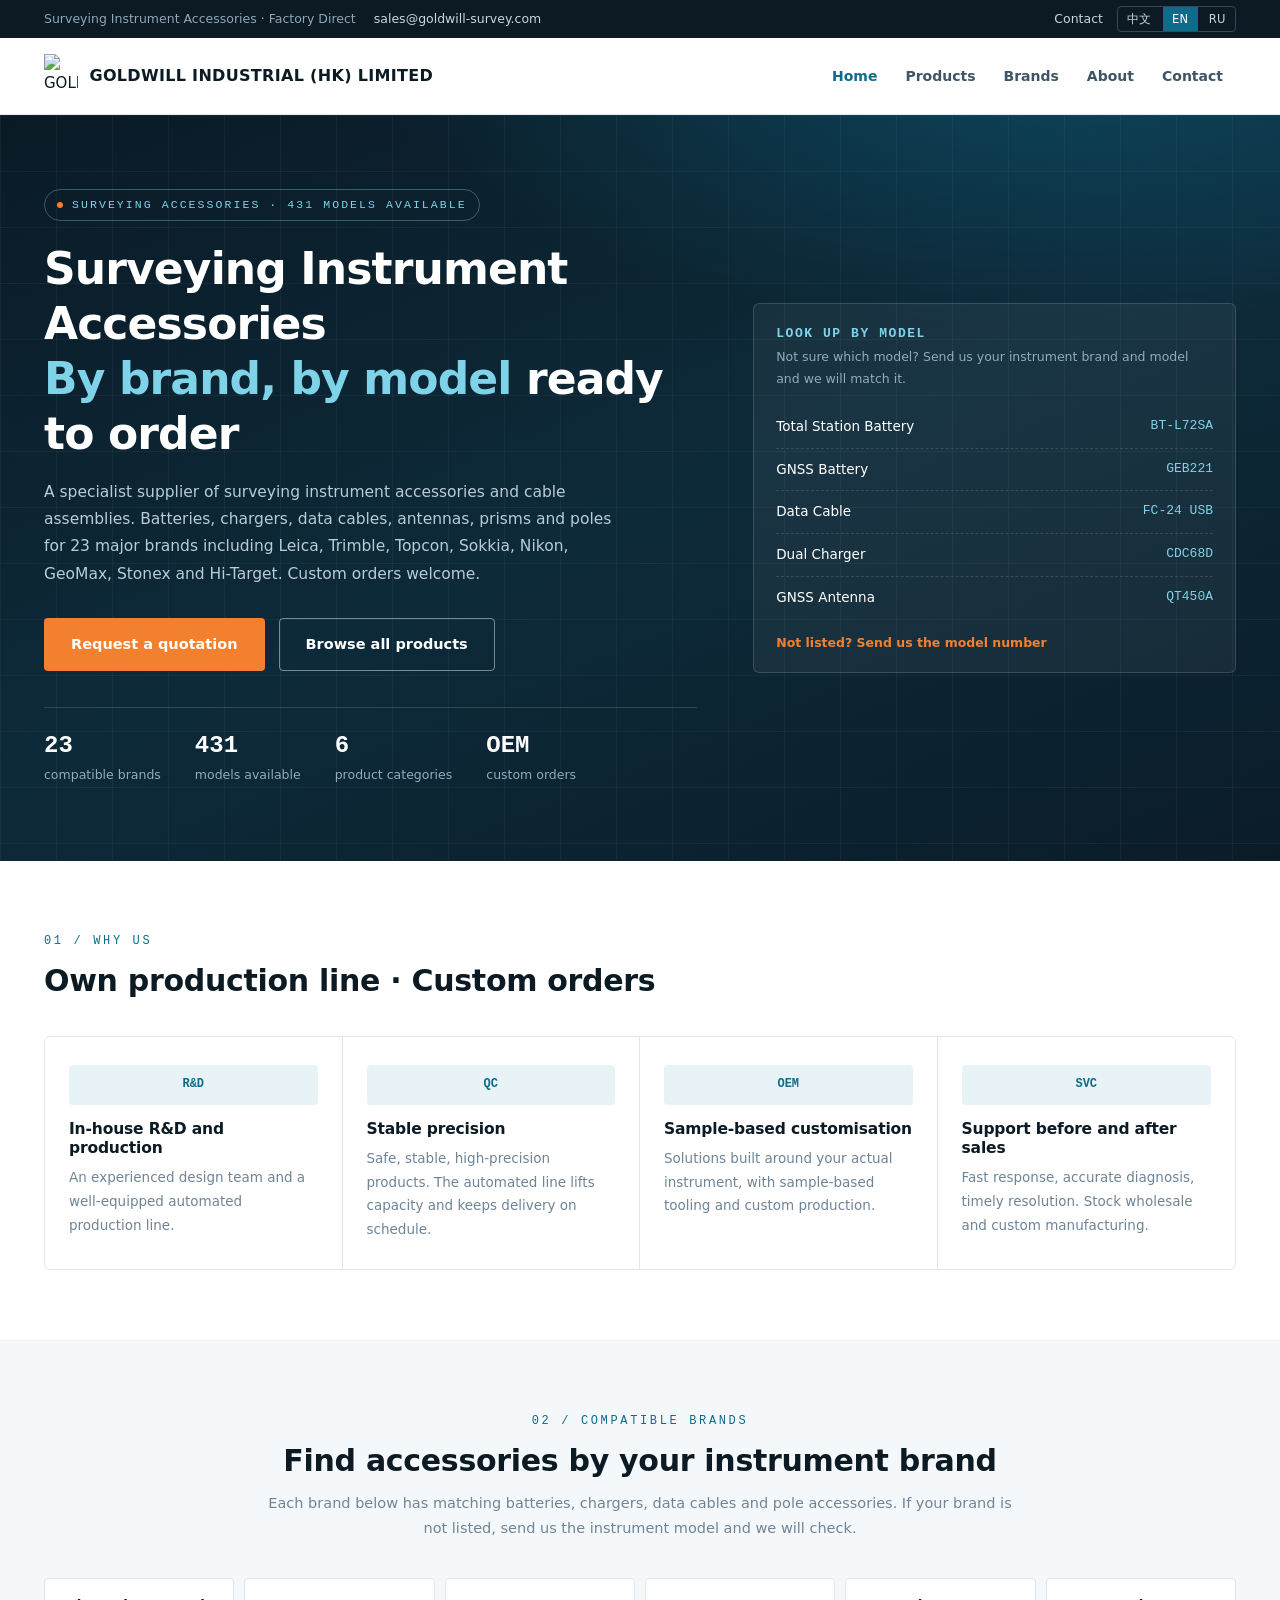
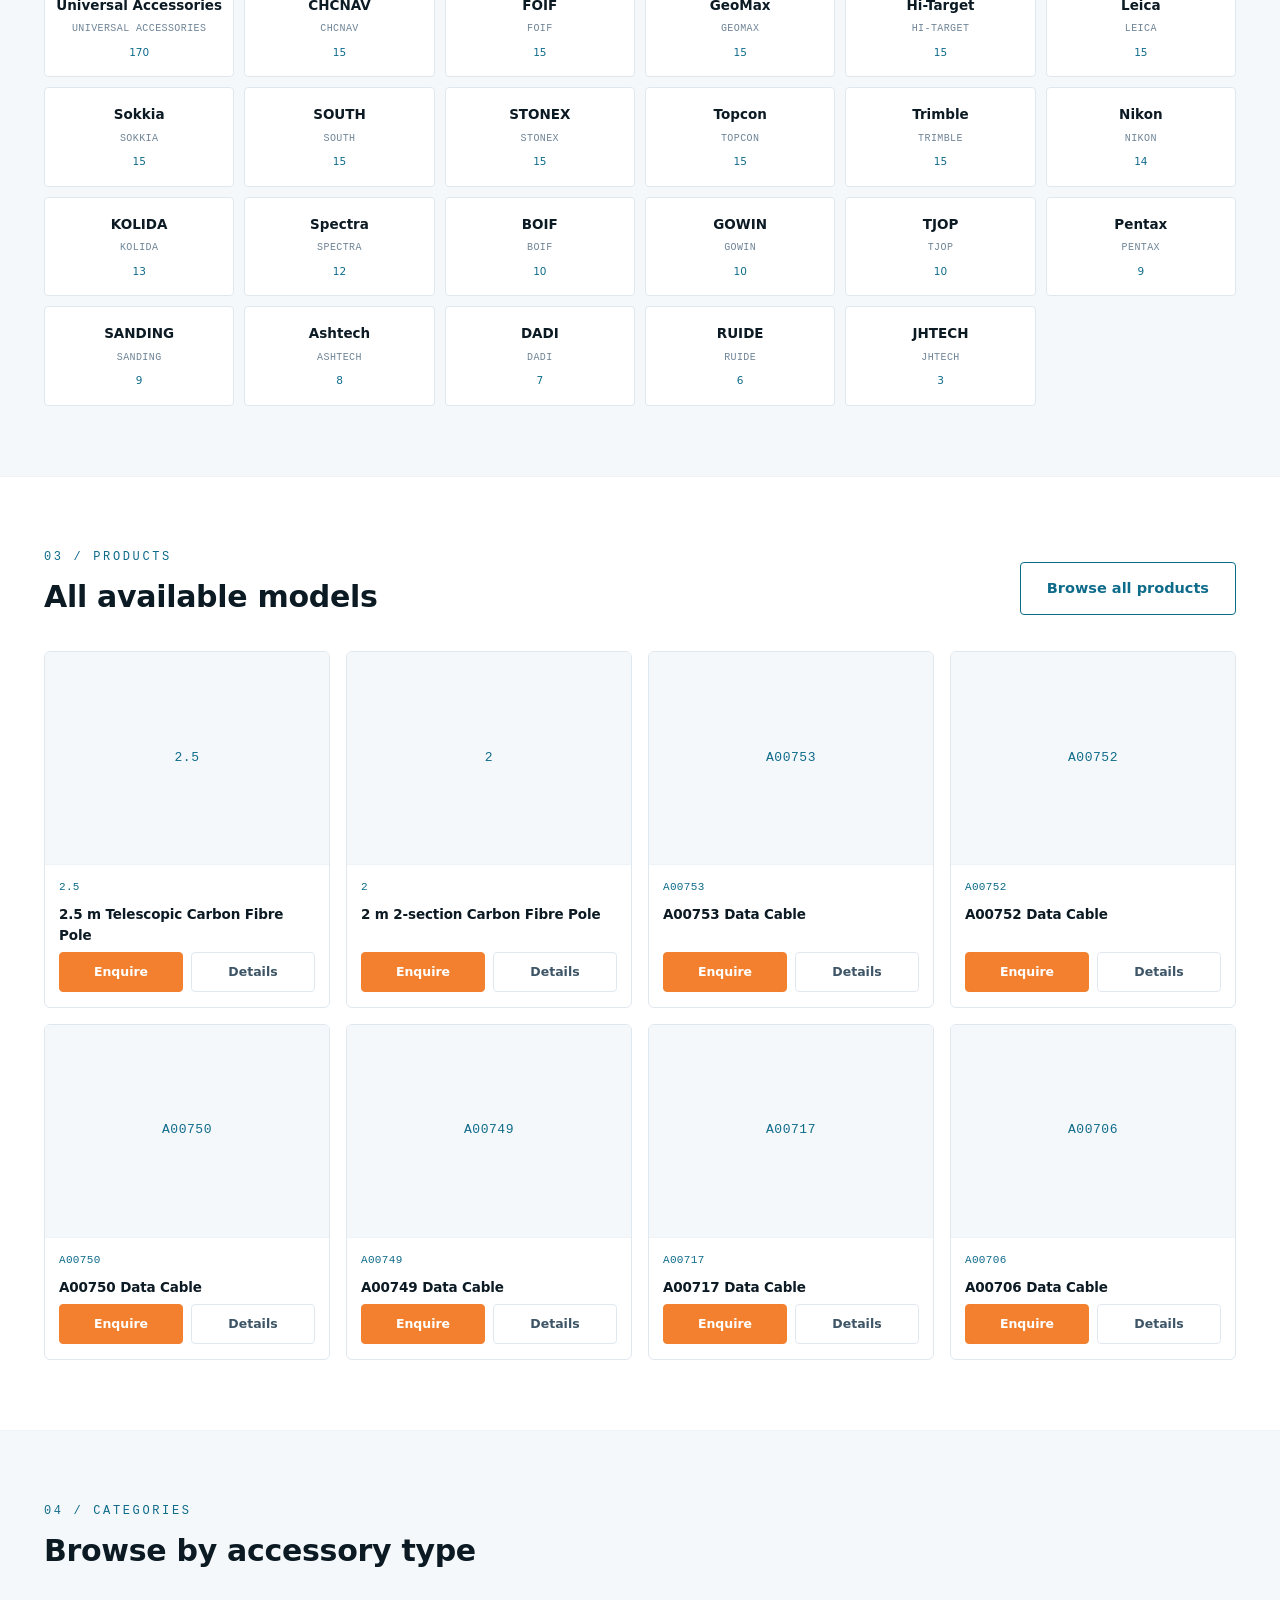
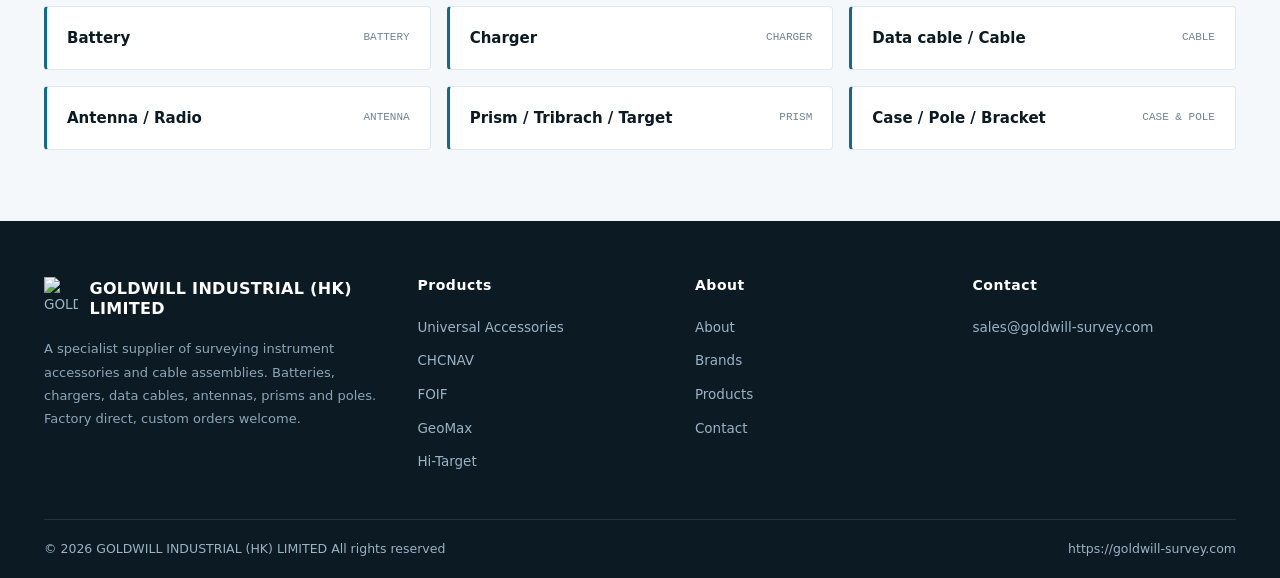
==== commit 3a94d441: "Add files via upload" ====
--- a/en/index.html
+++ b/en/index.html
@@ -1,4 +1,4 @@
-<!DOCTYPE html><html lang="en" dir="ltr"><head><meta charset="UTF-8"><meta name="viewport" content="width=device-width,initial-scale=1"><title>Surveying Instrument Accessories — Batteries, Chargers, Cables, Prisms</title><meta name="description" content="Batteries, chargers, data cables, antennas, prisms and poles for Leica, Trimble, Topcon, Sokkia, Nikon, GeoMax and 23 brands in total. Custom orders welcome."><link rel="alternate" hreflang="zh-CN" href="https://goldwill-survey.com/index.html"><link rel="alternate" hreflang="en" href="https://goldwill-survey.com/en/index.html"><link rel="alternate" hreflang="ru" href="https://goldwill-survey.com/ru/index.html"><link rel="canonical" href="https://goldwill-survey.com/en/index.html"><link rel="stylesheet" href="../assets/css/style.css"><meta property="og:type" content="website"><meta property="og:title" content="Surveying Instrument Accessories — Batteries, Chargers, Cables, Prisms"><meta property="og:description" content="Batteries, chargers, data cables, antennas, prisms and poles for Leica, Trimble, Topcon, Sokkia, Nikon, GeoMax and 23 brands in total. Custom orders welcome."></head><body><div class="topbar"><div class="wrap"><div class="tb-l"><span class="tag">Surveying Instrument Accessories · Factory Direct</span><span>sales@goldwill-survey.com</span></div><div class="tb-r"><span>Contact</span><span class="lang"><a href="../index.html">中文</a><a href="../en/index.html" class="on">EN</a><a href="../ru/index.html">RU</a></span></div></div></div><header class="head"><div class="wrap"><a class="logo" href="../en/index.html"><img class="mark" src="../assets/img/logo-goldwill.svg" alt="GOLDWILL" width="213" height="99"><span class="txt"><b>GOLDWILL INDUSTRIAL (HK) LIMITED</b></span></a><nav class="nav" id="nav"><a href="../en/index.html" class="on">Home</a><a href="../en/products.html">Products</a><a href="../en/brands.html">Brands</a><a href="../en/about.html">About</a><a href="../en/contact.html">Contact</a></nav><button class="burger" id="burger" aria-label="menu">&#9776;</button></div></header><section class="hero"><div class="wrap"><div><span class="eyebrow"><i></i>Surveying accessories · 431 models available</span><h1>Surveying Instrument Accessories<br><em>By brand, by model</em> ready to order</h1><p class="lead">A specialist supplier of surveying instrument accessories and cable assemblies. Batteries, chargers, data cables, antennas, prisms and poles for 23 major brands including Leica, Trimble, Topcon, Sokkia, Nikon, GeoMax, Stonex and Hi-Target. Custom orders welcome.</p><div class="cta"><a class="btn btn-p" href="../en/contact.html">Request a quotation</a><a class="btn btn-s" href="../en/products.html">Browse all products</a></div><div class="nums"><div><b>23</b><span>compatible brands</span></div><div><b>431</b><span>models available</span></div><div><b>6</b><span>product categories</span></div><div><b>OEM</b><span>custom orders</span></div></div></div><aside class="spec-card"><h3>Look up by model</h3><p class="sub">Not sure which model? Send us your instrument brand and model and we will match it.</p><ul><li><span>Total Station Battery</span><code>BT-L72SA</code></li><li><span>GNSS Battery</span><code>GEB221</code></li><li><span>Data Cable</span><code>FC-24 USB</code></li><li><span>Dual Charger</span><code>CDC68D</code></li><li><span>GNSS Antenna</span><code>QT450A</code></li></ul><a class="more" href="../en/contact.html">Not listed? Send us the model number</a></aside></div></section><section class="sec"><div class="wrap"><div class="sec-head"><span class="no">01 / Why us</span><h2>Own production line · Custom orders</h2></div><div class="adv"><div><div class="ic">R&amp;D</div><h3>In-house R&amp;D and production</h3><p>An experienced design team and a well-equipped automated production line.</p></div><div><div class="ic">QC</div><h3>Stable precision</h3><p>Safe, stable, high-precision products. The automated line lifts capacity and keeps delivery on schedule.</p></div><div><div class="ic">OEM</div><h3>Sample-based customisation</h3><p>Solutions built around your actual instrument, with sample-based tooling and custom production.</p></div><div><div class="ic">SVC</div><h3>Support before and after sales</h3><p>Fast response, accurate diagnosis, timely resolution. Stock wholesale and custom manufacturing.</p></div></div></div></section><section class="sec soft"><div class="wrap"><div class="sec-head center"><span class="no">02 / Compatible brands</span><h2>Find accessories by your instrument brand</h2><p>Each brand below has matching batteries, chargers, data cables and pole accessories. If your brand is not listed, send us the instrument model and we will check.</p></div><div class="brands"><a href="../en/brands.html#universal-accessories"><b>Universal Accessories</b><span>UNIVERSAL ACCESSORIES</span><em>170</em></a><a href="../en/brands.html#chcnav"><b>CHCNAV</b><span>CHCNAV</span><em>15</em></a><a href="../en/brands.html#foif"><b>FOIF</b><span>FOIF</span><em>15</em></a><a href="../en/brands.html#geomax"><b>GeoMax</b><span>GEOMAX</span><em>15</em></a><a href="../en/brands.html#hi-target"><b>Hi-Target</b><span>HI-TARGET</span><em>15</em></a><a href="../en/brands.html#leica"><b>Leica</b><span>LEICA</span><em>15</em></a><a href="../en/brands.html#sokkia"><b>Sokkia</b><span>SOKKIA</span><em>15</em></a><a href="../en/brands.html#south"><b>SOUTH</b><span>SOUTH</span><em>15</em></a><a href="../en/brands.html#stonex"><b>STONEX</b><span>STONEX</span><em>15</em></a><a href="../en/brands.html#topcon"><b>Topcon</b><span>TOPCON</span><em>15</em></a><a href="../en/brands.html#trimble"><b>Trimble</b><span>TRIMBLE</span><em>15</em></a><a href="../en/brands.html#nikon"><b>Nikon</b><span>NIKON</span><em>14</em></a><a href="../en/brands.html#kolida"><b>KOLIDA</b><span>KOLIDA</span><em>13</em></a><a href="../en/brands.html#spectra"><b>Spectra</b><span>SPECTRA</span><em>12</em></a><a href="../en/brands.html#boif"><b>BOIF</b><span>BOIF</span><em>10</em></a><a href="../en/brands.html#gowin"><b>GOWIN</b><span>GOWIN</span><em>10</em></a><a href="../en/brands.html#tjop"><b>TJOP</b><span>TJOP</span><em>10</em></a><a href="../en/brands.html#pentax"><b>Pentax</b><span>PENTAX</span><em>9</em></a><a href="../en/brands.html#sanding"><b>SANDING</b><span>SANDING</span><em>9</em></a><a href="../en/brands.html#ashtech"><b>Ashtech</b><span>ASHTECH</span><em>8</em></a><a href="../en/brands.html#dadi"><b>DADI</b><span>DADI</span><em>7</em></a><a href="../en/brands.html#ruide"><b>RUIDE</b><span>RUIDE</span><em>6</em></a><a href="../en/brands.html#jhtech"><b>JHTECH</b><span>JHTECH</span><em>3</em></a></div></div></section><section class="sec"><div class="wrap"><div class="sec-head row"><div><span class="no">03 / Products</span><h2>All available models</h2></div><a class="btn btn-o" href="../en/products.html">Browse all products</a></div><div class="pgrid"><article class="pcard" data-b="universal-accessories" data-k="2.5 m telescopic carbon fibre pole 2.5米伸缩碳纤杆 2.5"><div class="ph"><span class="ph-t">2.5</span></div><div class="bd"><span class="mdl">2.5</span><h4>2.5 m Telescopic Carbon Fibre Pole</h4><div class="act"><a class="pri" href="../en/contact.html">Enquire</a><a href="../en/contact.html">Details</a></div></div></article><article class="pcard" data-b="universal-accessories" data-k="2 m 2-section carbon fibre pole 2.5米伸缩碳纤杆 2"><div class="ph"><span class="ph-t">2</span></div><div class="bd"><span class="mdl">2</span><h4>2 m 2-section Carbon Fibre Pole</h4><div class="act"><a class="pri" href="../en/contact.html">Enquire</a><a href="../en/contact.html">Details</a></div></div></article><article class="pcard" data-b="universal-accessories" data-k="a00753 data cable gps数据线 a00753"><div class="ph"><span class="ph-t">A00753</span></div><div class="bd"><span class="mdl">A00753</span><h4>A00753 Data Cable</h4><div class="act"><a class="pri" href="../en/contact.html">Enquire</a><a href="../en/contact.html">Details</a></div></div></article><article class="pcard" data-b="universal-accessories" data-k="a00752 data cable gps数据线 a00752"><div class="ph"><span class="ph-t">A00752</span></div><div class="bd"><span class="mdl">A00752</span><h4>A00752 Data Cable</h4><div class="act"><a class="pri" href="../en/contact.html">Enquire</a><a href="../en/contact.html">Details</a></div></div></article><article class="pcard" data-b="universal-accessories" data-k="a00750 data cable gps数据线 a00750"><div class="ph"><span class="ph-t">A00750</span></div><div class="bd"><span class="mdl">A00750</span><h4>A00750 Data Cable</h4><div class="act"><a class="pri" href="../en/contact.html">Enquire</a><a href="../en/contact.html">Details</a></div></div></article><article class="pcard" data-b="universal-accessories" data-k="a00749 data cable gps数据线 a00749"><div class="ph"><span class="ph-t">A00749</span></div><div class="bd"><span class="mdl">A00749</span><h4>A00749 Data Cable</h4><div class="act"><a class="pri" href="../en/contact.html">Enquire</a><a href="../en/contact.html">Details</a></div></div></article><article class="pcard" data-b="universal-accessories" data-k="a00717 data cable gps数据线 a00717"><div class="ph"><span class="ph-t">A00717</span></div><div class="bd"><span class="mdl">A00717</span><h4>A00717 Data Cable</h4><div class="act"><a class="pri" href="../en/contact.html">Enquire</a><a href="../en/contact.html">Details</a></div></div></article><article class="pcard" data-b="universal-accessories" data-k="a00706 data cable gps数据线 a00706"><div class="ph"><span class="ph-t">A00706</span></div><div class="bd"><span class="mdl">A00706</span><h4>A00706 Data Cable</h4><div class="act"><a class="pri" href="../en/contact.html">Enquire</a><a href="../en/contact.html">Details</a></div></div></article></div></div></section><section class="sec soft"><div class="wrap"><div class="sec-head"><span class="no">04 / Categories</span><h2>Browse by accessory type</h2></div><div class="cats"><a href="../en/products.html"><b>Battery</b><span>BATTERY</span></a><a href="../en/products.html"><b>Charger</b><span>CHARGER</span></a><a href="../en/products.html"><b>Data cable / Cable</b><span>CABLE</span></a><a href="../en/products.html"><b>Antenna / Radio</b><span>ANTENNA</span></a><a href="../en/products.html"><b>Prism / Tribrach / Target</b><span>PRISM</span></a><a href="../en/products.html"><b>Case / Pole / Bracket</b><span>CASE &amp; POLE</span></a></div></div></section><footer class="foot"><div class="wrap"><div class="cols"><div><a class="logo" href="../en/index.html"><img class="mark" src="../assets/img/logo-goldwill.svg" alt="GOLDWILL" width="213" height="99"><span class="txt"><b>GOLDWILL INDUSTRIAL (HK) LIMITED</b></span></a><p class="desc">A specialist supplier of surveying instrument accessories and cable assemblies. Batteries, chargers, data cables, antennas, prisms and poles. Factory direct, custom orders welcome.</p></div><div><h4>Products</h4><ul><li><a href="../en/products.html#universal-accessories">Universal Accessories</a></li><li><a href="../en/products.html#chcnav">CHCNAV</a></li><li><a href="../en/products.html#foif">FOIF</a></li><li><a href="../en/products.html#geomax">GeoMax</a></li><li><a href="../en/products.html#hi-target">Hi-Target</a></li></ul></div><div><h4>About</h4><ul><li><a href="../en/about.html">About</a></li><li><a href="../en/brands.html">Brands</a></li><li><a href="../en/products.html">Products</a></li><li><a href="../en/contact.html">Contact</a></li></ul></div><div><h4>Contact</h4><ul><li>sales@goldwill-survey.com</li></ul></div></div><div class="bottom"><span>&copy; 2026 GOLDWILL INDUSTRIAL (HK) LIMITED&nbsp;All rights reserved</span><span>https://goldwill-survey.com</span></div></div></footer><script>
+<!DOCTYPE html><html lang="en" dir="ltr"><head><meta charset="UTF-8"><meta name="viewport" content="width=device-width,initial-scale=1"><title>Surveying Instrument Accessories — Batteries, Chargers, Cables, Prisms</title><meta name="description" content="Batteries, chargers, data cables, antennas, prisms and poles for Leica, Trimble, Topcon, Sokkia, Nikon, GeoMax and 23 brands in total. Custom orders welcome."><link rel="alternate" hreflang="zh-CN" href="https://goldwill-survey.com/index.html"><link rel="alternate" hreflang="en" href="https://goldwill-survey.com/en/index.html"><link rel="alternate" hreflang="ru" href="https://goldwill-survey.com/ru/index.html"><link rel="canonical" href="https://goldwill-survey.com/en/index.html"><link rel="stylesheet" href="../assets/css/style.css"><meta property="og:type" content="website"><meta property="og:title" content="Surveying Instrument Accessories — Batteries, Chargers, Cables, Prisms"><meta property="og:description" content="Batteries, chargers, data cables, antennas, prisms and poles for Leica, Trimble, Topcon, Sokkia, Nikon, GeoMax and 23 brands in total. Custom orders welcome."></head><body><div class="topbar"><div class="wrap"><div class="tb-l"><span class="tag">Surveying Instrument Accessories · Factory Direct</span><span>sales@goldwill-survey.com</span></div><div class="tb-r"><span>Contact</span><span class="lang"><a href="../index.html">中文</a><a href="../en/index.html" class="on">EN</a><a href="../ru/index.html">RU</a></span></div></div></div><header class="head"><div class="wrap"><a class="logo" href="../en/index.html"><img class="mark" src="../assets/img/logo-mark.png" alt="GOLDWILL" width="76" height="97"><span class="txt"><b>GOLDWILL INDUSTRIAL (HK) LIMITED</b></span></a><nav class="nav" id="nav"><a href="../en/index.html" class="on">Home</a><a href="../en/products.html">Products</a><a href="../en/brands.html">Brands</a><a href="../en/about.html">About</a><a href="../en/contact.html">Contact</a></nav><button class="burger" id="burger" aria-label="menu">&#9776;</button></div></header><section class="hero"><div class="wrap"><div><span class="eyebrow"><i></i>Surveying accessories · 431 models available</span><h1>Surveying Instrument Accessories<br><em>By brand, by model</em> ready to order</h1><p class="lead">A specialist supplier of surveying instrument accessories and cable assemblies. Batteries, chargers, data cables, antennas, prisms and poles for 23 major brands including Leica, Trimble, Topcon, Sokkia, Nikon, GeoMax, Stonex and Hi-Target. Custom orders welcome.</p><div class="cta"><a class="btn btn-p" href="../en/contact.html">Request a quotation</a><a class="btn btn-s" href="../en/products.html">Browse all products</a></div><div class="nums"><div><b>23</b><span>compatible brands</span></div><div><b>431</b><span>models available</span></div><div><b>6</b><span>product categories</span></div><div><b>OEM</b><span>custom orders</span></div></div></div><aside class="spec-card"><h3>Look up by model</h3><p class="sub">Not sure which model? Send us your instrument brand and model and we will match it.</p><ul><li><span>Total Station Battery</span><code>BT-L72SA</code></li><li><span>GNSS Battery</span><code>GEB221</code></li><li><span>Data Cable</span><code>FC-24 USB</code></li><li><span>Dual Charger</span><code>CDC68D</code></li><li><span>GNSS Antenna</span><code>QT450A</code></li></ul><a class="more" href="../en/contact.html">Not listed? Send us the model number</a></aside></div></section><section class="sec"><div class="wrap"><div class="sec-head"><span class="no">01 / Why us</span><h2>Own production line · Custom orders</h2></div><div class="adv"><div><div class="ic">R&amp;D</div><h3>In-house R&amp;D and production</h3><p>An experienced design team and a well-equipped automated production line.</p></div><div><div class="ic">QC</div><h3>Stable precision</h3><p>Safe, stable, high-precision products. The automated line lifts capacity and keeps delivery on schedule.</p></div><div><div class="ic">OEM</div><h3>Sample-based customisation</h3><p>Solutions built around your actual instrument, with sample-based tooling and custom production.</p></div><div><div class="ic">SVC</div><h3>Support before and after sales</h3><p>Fast response, accurate diagnosis, timely resolution. Stock wholesale and custom manufacturing.</p></div></div></div></section><section class="sec soft"><div class="wrap"><div class="sec-head center"><span class="no">02 / Compatible brands</span><h2>Find accessories by your instrument brand</h2><p>Each brand below has matching batteries, chargers, data cables and pole accessories. If your brand is not listed, send us the instrument model and we will check.</p></div><div class="brands"><a href="../en/brands.html#universal-accessories"><b>Universal Accessories</b><span>UNIVERSAL ACCESSORIES</span><em>170</em></a><a href="../en/brands.html#chcnav"><b>CHCNAV</b><span>CHCNAV</span><em>15</em></a><a href="../en/brands.html#foif"><b>FOIF</b><span>FOIF</span><em>15</em></a><a href="../en/brands.html#geomax"><b>GeoMax</b><span>GEOMAX</span><em>15</em></a><a href="../en/brands.html#hi-target"><b>Hi-Target</b><span>HI-TARGET</span><em>15</em></a><a href="../en/brands.html#leica"><b>Leica</b><span>LEICA</span><em>15</em></a><a href="../en/brands.html#sokkia"><b>Sokkia</b><span>SOKKIA</span><em>15</em></a><a href="../en/brands.html#south"><b>SOUTH</b><span>SOUTH</span><em>15</em></a><a href="../en/brands.html#stonex"><b>STONEX</b><span>STONEX</span><em>15</em></a><a href="../en/brands.html#topcon"><b>Topcon</b><span>TOPCON</span><em>15</em></a><a href="../en/brands.html#trimble"><b>Trimble</b><span>TRIMBLE</span><em>15</em></a><a href="../en/brands.html#nikon"><b>Nikon</b><span>NIKON</span><em>14</em></a><a href="../en/brands.html#kolida"><b>KOLIDA</b><span>KOLIDA</span><em>13</em></a><a href="../en/brands.html#spectra"><b>Spectra</b><span>SPECTRA</span><em>12</em></a><a href="../en/brands.html#boif"><b>BOIF</b><span>BOIF</span><em>10</em></a><a href="../en/brands.html#gowin"><b>GOWIN</b><span>GOWIN</span><em>10</em></a><a href="../en/brands.html#tjop"><b>TJOP</b><span>TJOP</span><em>10</em></a><a href="../en/brands.html#pentax"><b>Pentax</b><span>PENTAX</span><em>9</em></a><a href="../en/brands.html#sanding"><b>SANDING</b><span>SANDING</span><em>9</em></a><a href="../en/brands.html#ashtech"><b>Ashtech</b><span>ASHTECH</span><em>8</em></a><a href="../en/brands.html#dadi"><b>DADI</b><span>DADI</span><em>7</em></a><a href="../en/brands.html#ruide"><b>RUIDE</b><span>RUIDE</span><em>6</em></a><a href="../en/brands.html#jhtech"><b>JHTECH</b><span>JHTECH</span><em>3</em></a></div></div></section><section class="sec"><div class="wrap"><div class="sec-head row"><div><span class="no">03 / Products</span><h2>All available models</h2></div><a class="btn btn-o" href="../en/products.html">Browse all products</a></div><div class="pgrid"><article class="pcard" data-b="universal-accessories" data-k="2.5 m telescopic carbon fibre pole 2.5米伸缩碳纤杆 2.5"><div class="ph"><span class="ph-t">2.5</span></div><div class="bd"><span class="mdl">2.5</span><h4>2.5 m Telescopic Carbon Fibre Pole</h4><div class="act"><a class="pri" href="../en/contact.html">Enquire</a><a href="../en/contact.html">Details</a></div></div></article><article class="pcard" data-b="universal-accessories" data-k="2 m 2-section carbon fibre pole 2.5米伸缩碳纤杆 2"><div class="ph"><span class="ph-t">2</span></div><div class="bd"><span class="mdl">2</span><h4>2 m 2-section Carbon Fibre Pole</h4><div class="act"><a class="pri" href="../en/contact.html">Enquire</a><a href="../en/contact.html">Details</a></div></div></article><article class="pcard" data-b="universal-accessories" data-k="a00753 data cable gps数据线 a00753"><div class="ph"><span class="ph-t">A00753</span></div><div class="bd"><span class="mdl">A00753</span><h4>A00753 Data Cable</h4><div class="act"><a class="pri" href="../en/contact.html">Enquire</a><a href="../en/contact.html">Details</a></div></div></article><article class="pcard" data-b="universal-accessories" data-k="a00752 data cable gps数据线 a00752"><div class="ph"><span class="ph-t">A00752</span></div><div class="bd"><span class="mdl">A00752</span><h4>A00752 Data Cable</h4><div class="act"><a class="pri" href="../en/contact.html">Enquire</a><a href="../en/contact.html">Details</a></div></div></article><article class="pcard" data-b="universal-accessories" data-k="a00750 data cable gps数据线 a00750"><div class="ph"><span class="ph-t">A00750</span></div><div class="bd"><span class="mdl">A00750</span><h4>A00750 Data Cable</h4><div class="act"><a class="pri" href="../en/contact.html">Enquire</a><a href="../en/contact.html">Details</a></div></div></article><article class="pcard" data-b="universal-accessories" data-k="a00749 data cable gps数据线 a00749"><div class="ph"><span class="ph-t">A00749</span></div><div class="bd"><span class="mdl">A00749</span><h4>A00749 Data Cable</h4><div class="act"><a class="pri" href="../en/contact.html">Enquire</a><a href="../en/contact.html">Details</a></div></div></article><article class="pcard" data-b="universal-accessories" data-k="a00717 data cable gps数据线 a00717"><div class="ph"><span class="ph-t">A00717</span></div><div class="bd"><span class="mdl">A00717</span><h4>A00717 Data Cable</h4><div class="act"><a class="pri" href="../en/contact.html">Enquire</a><a href="../en/contact.html">Details</a></div></div></article><article class="pcard" data-b="universal-accessories" data-k="a00706 data cable gps数据线 a00706"><div class="ph"><span class="ph-t">A00706</span></div><div class="bd"><span class="mdl">A00706</span><h4>A00706 Data Cable</h4><div class="act"><a class="pri" href="../en/contact.html">Enquire</a><a href="../en/contact.html">Details</a></div></div></article></div></div></section><section class="sec soft"><div class="wrap"><div class="sec-head"><span class="no">04 / Categories</span><h2>Browse by accessory type</h2></div><div class="cats"><a href="../en/products.html"><b>Battery</b><span>BATTERY</span></a><a href="../en/products.html"><b>Charger</b><span>CHARGER</span></a><a href="../en/products.html"><b>Data cable / Cable</b><span>CABLE</span></a><a href="../en/products.html"><b>Antenna / Radio</b><span>ANTENNA</span></a><a href="../en/products.html"><b>Prism / Tribrach / Target</b><span>PRISM</span></a><a href="../en/products.html"><b>Case / Pole / Bracket</b><span>CASE &amp; POLE</span></a></div></div></section><footer class="foot"><div class="wrap"><div class="cols"><div><a class="logo" href="../en/index.html"><img class="mark" src="../assets/img/logo-mark.png" alt="GOLDWILL" width="76" height="97"><span class="txt"><b>GOLDWILL INDUSTRIAL (HK) LIMITED</b></span></a><p class="desc">A specialist supplier of surveying instrument accessories and cable assemblies. Batteries, chargers, data cables, antennas, prisms and poles. Factory direct, custom orders welcome.</p></div><div><h4>Products</h4><ul><li><a href="../en/products.html#universal-accessories">Universal Accessories</a></li><li><a href="../en/products.html#chcnav">CHCNAV</a></li><li><a href="../en/products.html#foif">FOIF</a></li><li><a href="../en/products.html#geomax">GeoMax</a></li><li><a href="../en/products.html#hi-target">Hi-Target</a></li></ul></div><div><h4>About</h4><ul><li><a href="../en/about.html">About</a></li><li><a href="../en/brands.html">Brands</a></li><li><a href="../en/products.html">Products</a></li><li><a href="../en/contact.html">Contact</a></li></ul></div><div><h4>Contact</h4><ul><li>sales@goldwill-survey.com</li></ul></div></div><div class="bottom"><span>&copy; 2026 GOLDWILL INDUSTRIAL (HK) LIMITED&nbsp;All rights reserved</span><span>https://goldwill-survey.com</span></div></div></footer><script>
 (function(){var b=document.getElementById('burger');
 if(b)b.addEventListener('click',function(){document.getElementById('nav').classList.toggle('open');});
 var q=document.getElementById('q');if(!q)return;
--- a/assets/css/style.css
+++ b/assets/css/style.css
@@ -27,12 +27,8 @@
 .head{background:#fff;border-bottom:1px solid var(--line);position:sticky;top:0;z-index:50}
 .head .wrap{display:flex;align-items:center;justify-content:space-between;gap:24px;min-height:76px}
 .logo{display:flex;align-items:center;gap:11px;flex-shrink:0}
-.logo .mark{width:40px;height:40px;border:2px solid var(--brand);border-radius:2px;
-display:grid;place-items:center;color:var(--brand);font-weight:800;font-size:12px;
-font-family:var(--mono);text-align:center;line-height:1.05}
+.logo img.mark{display:block;height:44px;width:auto}
 .logo .txt b{display:block;font-size:16px;letter-spacing:.02em;line-height:1.25}
-.logo .txt span{display:block;font-size:10px;color:var(--muted);
-letter-spacing:.2em;font-family:var(--mono);text-transform:uppercase}
 .nav{display:flex;align-items:center;gap:2px;flex-wrap:wrap}
 .nav a{padding:8px 13px;font-size:14px;font-weight:600;color:var(--ink2);border-radius:var(--r)}
 .nav a:hover{color:var(--brand);background:var(--brandlt)}
@@ -176,8 +172,7 @@
 .foot .cols{display:grid;grid-template-columns:1.4fr 1fr 1fr 1.1fr;gap:38px;padding-bottom:40px}
 .foot h4{color:#fff;font-size:14px;margin-bottom:16px;letter-spacing:.04em}
 .foot li{padding:5px 0}.foot a:hover{color:#fff}
-.foot .logo .mark{border-color:#7fd3e8;color:#7fd3e8}
-.foot .logo .txt b{color:#fff}.foot .logo .txt span{color:#7f97a8}
+.foot .logo .txt b{color:#fff}
 .foot .desc{margin-top:16px;line-height:1.8;color:#8ea6b6;font-size:13px}
 .foot .bottom{border-top:1px solid rgba(255,255,255,.1);padding:18px 0;display:flex;
 justify-content:space-between;gap:16px;flex-wrap:wrap;font-size:12.5px}
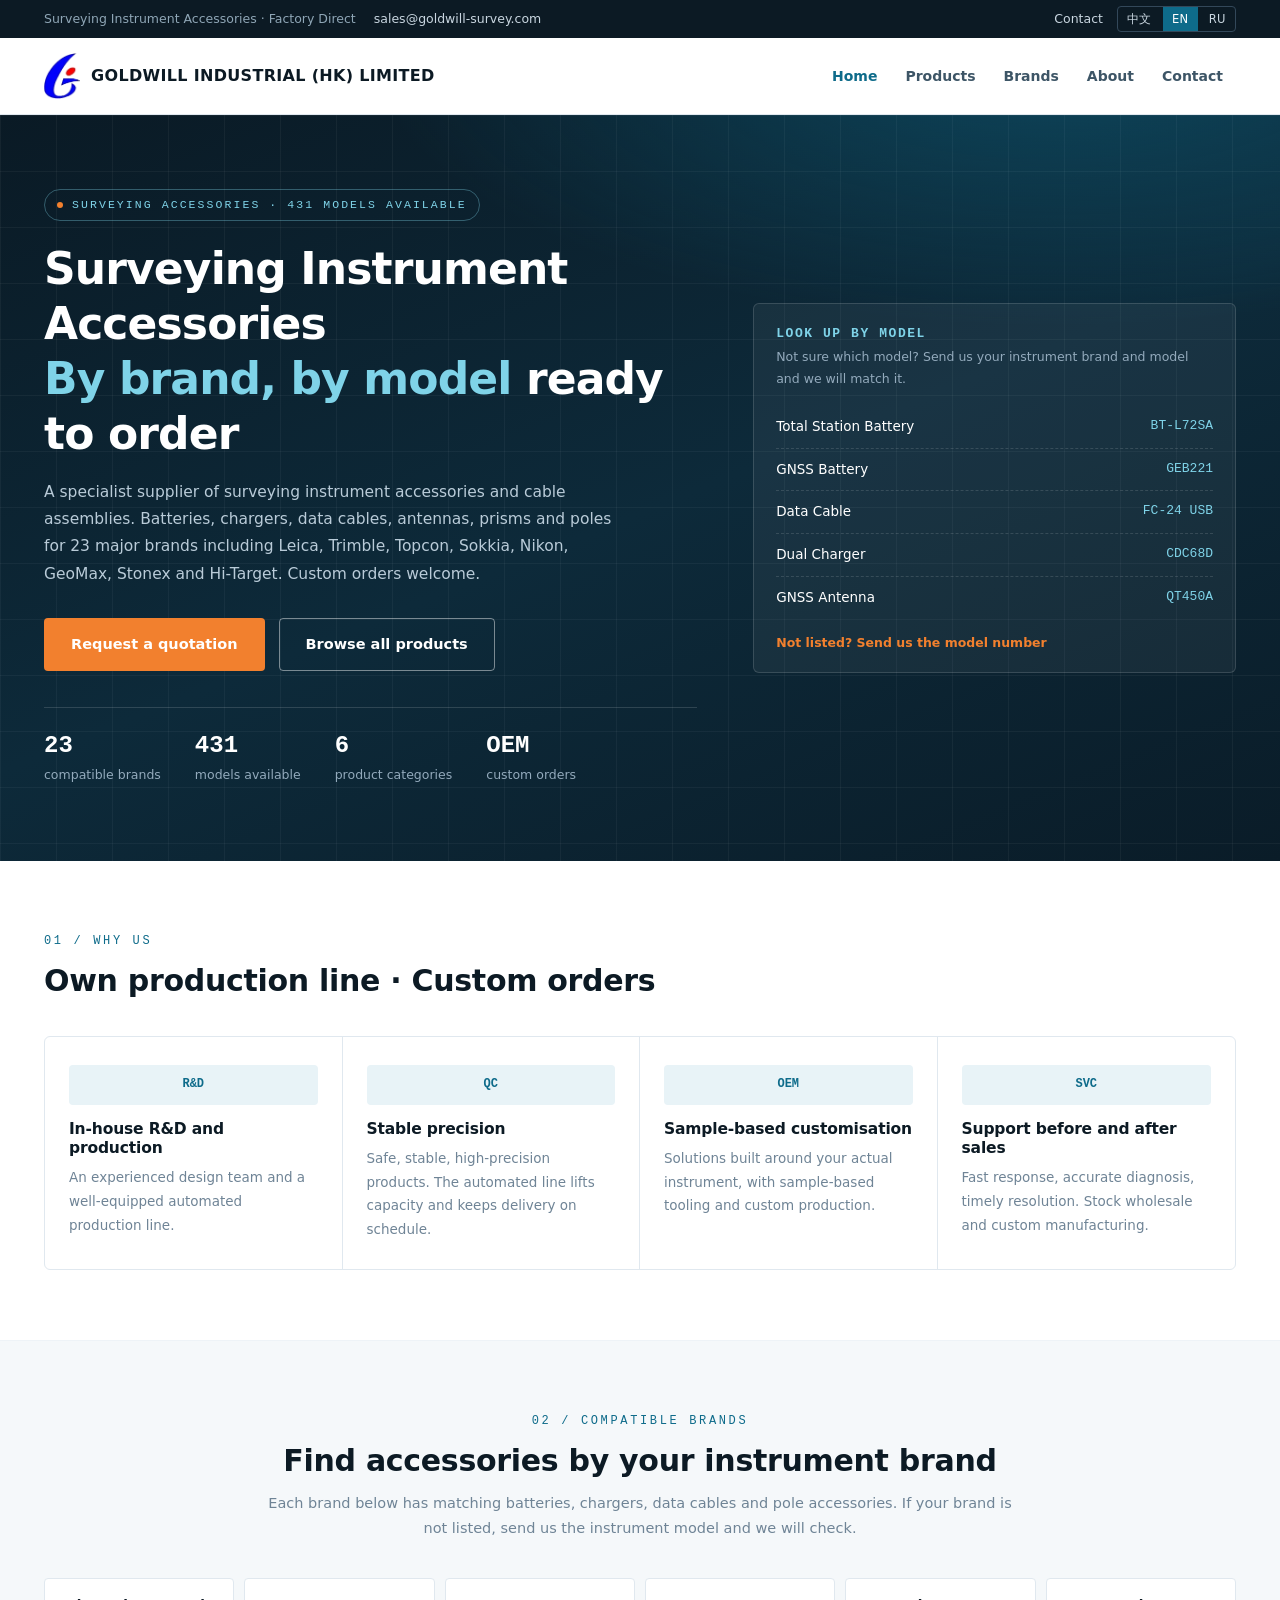
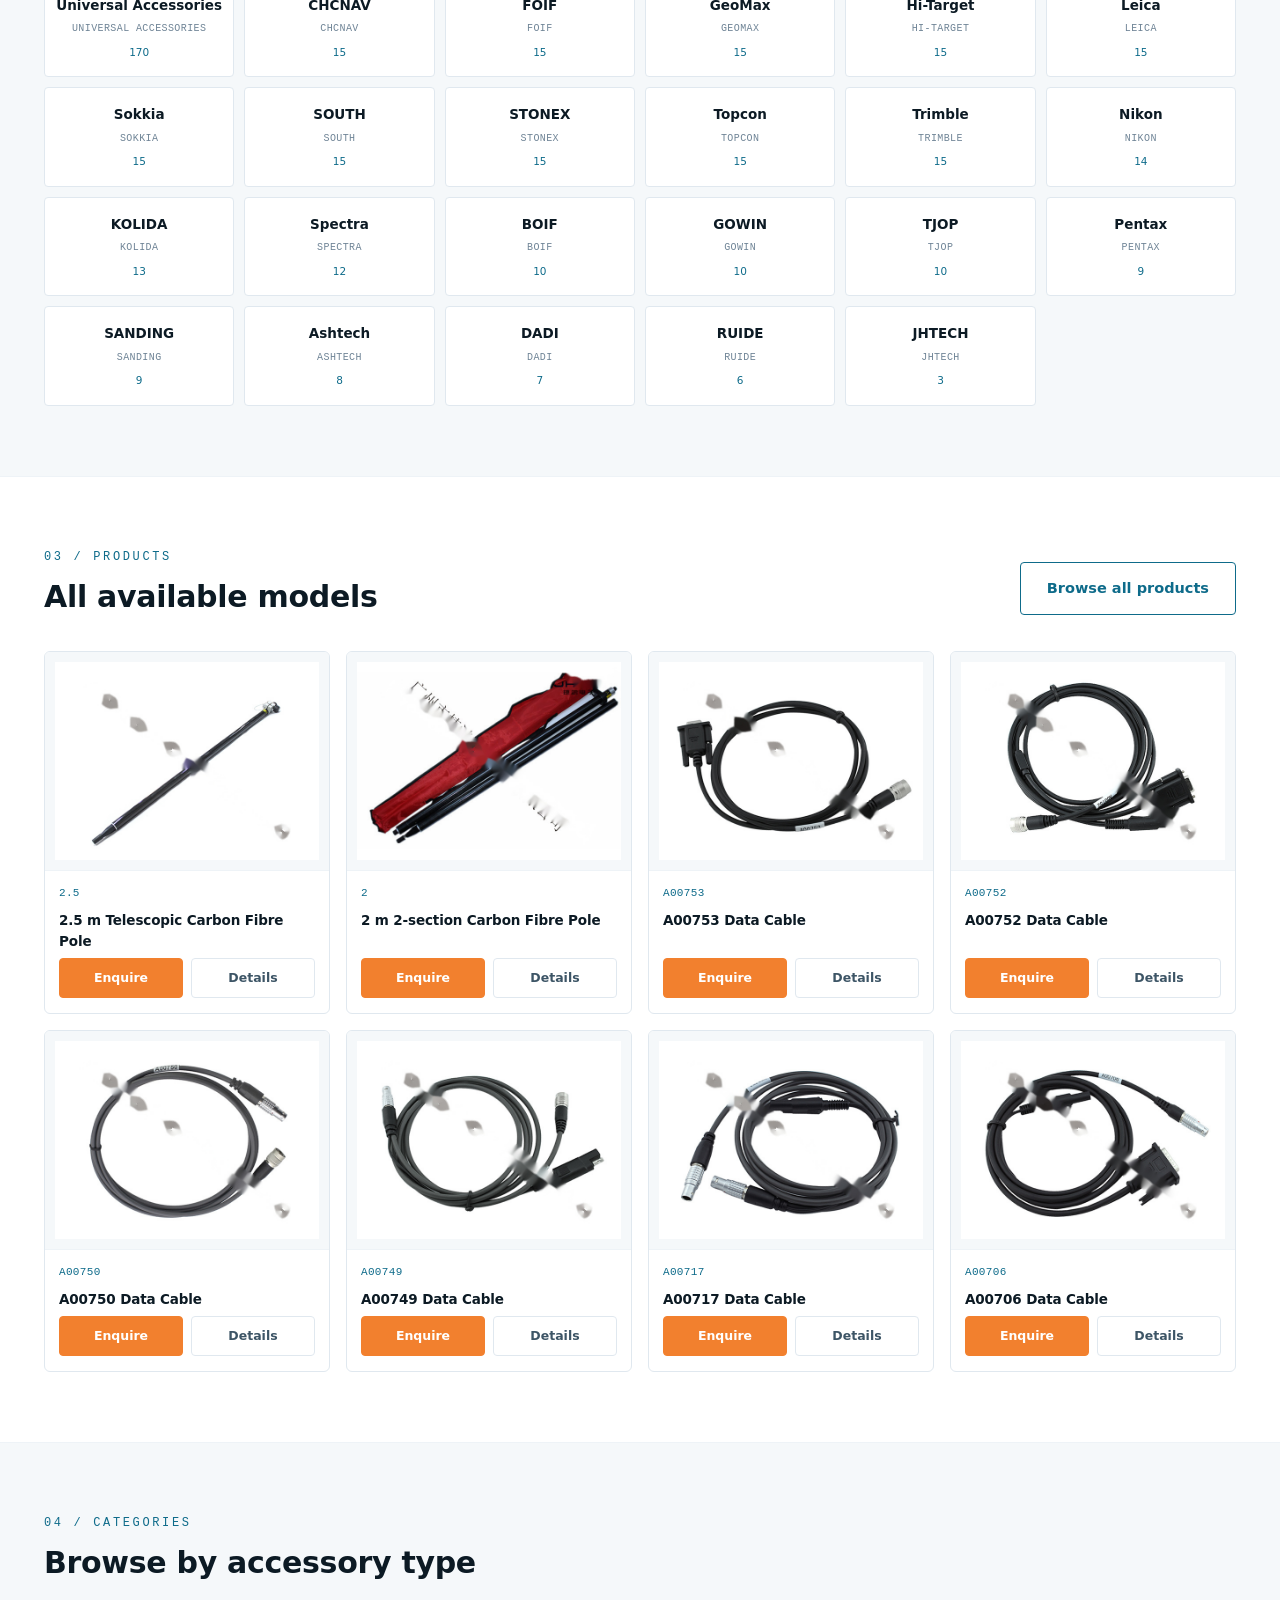
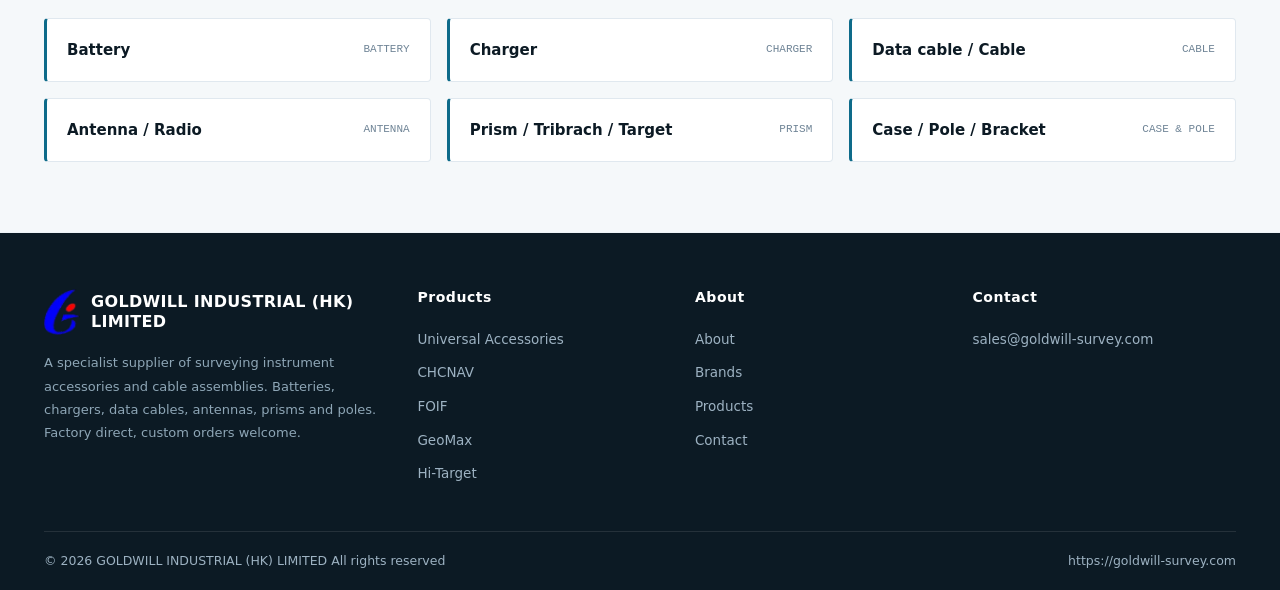
==== commit c8044d52: "Add files via upload" ====
--- a/en/index.html
+++ b/en/index.html
@@ -1,4 +1,4 @@
-<!DOCTYPE html><html lang="en" dir="ltr"><head><meta charset="UTF-8"><meta name="viewport" content="width=device-width,initial-scale=1"><title>Surveying Instrument Accessories — Batteries, Chargers, Cables, Prisms</title><meta name="description" content="Batteries, chargers, data cables, antennas, prisms and poles for Leica, Trimble, Topcon, Sokkia, Nikon, GeoMax and 23 brands in total. Custom orders welcome."><link rel="alternate" hreflang="zh-CN" href="https://goldwill-survey.com/index.html"><link rel="alternate" hreflang="en" href="https://goldwill-survey.com/en/index.html"><link rel="alternate" hreflang="ru" href="https://goldwill-survey.com/ru/index.html"><link rel="canonical" href="https://goldwill-survey.com/en/index.html"><link rel="stylesheet" href="../assets/css/style.css"><meta property="og:type" content="website"><meta property="og:title" content="Surveying Instrument Accessories — Batteries, Chargers, Cables, Prisms"><meta property="og:description" content="Batteries, chargers, data cables, antennas, prisms and poles for Leica, Trimble, Topcon, Sokkia, Nikon, GeoMax and 23 brands in total. Custom orders welcome."></head><body><div class="topbar"><div class="wrap"><div class="tb-l"><span class="tag">Surveying Instrument Accessories · Factory Direct</span><span>sales@goldwill-survey.com</span></div><div class="tb-r"><span>Contact</span><span class="lang"><a href="../index.html">中文</a><a href="../en/index.html" class="on">EN</a><a href="../ru/index.html">RU</a></span></div></div></div><header class="head"><div class="wrap"><a class="logo" href="../en/index.html"><img class="mark" src="../assets/img/logo-mark.png" alt="GOLDWILL" width="76" height="97"><span class="txt"><b>GOLDWILL INDUSTRIAL (HK) LIMITED</b></span></a><nav class="nav" id="nav"><a href="../en/index.html" class="on">Home</a><a href="../en/products.html">Products</a><a href="../en/brands.html">Brands</a><a href="../en/about.html">About</a><a href="../en/contact.html">Contact</a></nav><button class="burger" id="burger" aria-label="menu">&#9776;</button></div></header><section class="hero"><div class="wrap"><div><span class="eyebrow"><i></i>Surveying accessories · 431 models available</span><h1>Surveying Instrument Accessories<br><em>By brand, by model</em> ready to order</h1><p class="lead">A specialist supplier of surveying instrument accessories and cable assemblies. Batteries, chargers, data cables, antennas, prisms and poles for 23 major brands including Leica, Trimble, Topcon, Sokkia, Nikon, GeoMax, Stonex and Hi-Target. Custom orders welcome.</p><div class="cta"><a class="btn btn-p" href="../en/contact.html">Request a quotation</a><a class="btn btn-s" href="../en/products.html">Browse all products</a></div><div class="nums"><div><b>23</b><span>compatible brands</span></div><div><b>431</b><span>models available</span></div><div><b>6</b><span>product categories</span></div><div><b>OEM</b><span>custom orders</span></div></div></div><aside class="spec-card"><h3>Look up by model</h3><p class="sub">Not sure which model? Send us your instrument brand and model and we will match it.</p><ul><li><span>Total Station Battery</span><code>BT-L72SA</code></li><li><span>GNSS Battery</span><code>GEB221</code></li><li><span>Data Cable</span><code>FC-24 USB</code></li><li><span>Dual Charger</span><code>CDC68D</code></li><li><span>GNSS Antenna</span><code>QT450A</code></li></ul><a class="more" href="../en/contact.html">Not listed? Send us the model number</a></aside></div></section><section class="sec"><div class="wrap"><div class="sec-head"><span class="no">01 / Why us</span><h2>Own production line · Custom orders</h2></div><div class="adv"><div><div class="ic">R&amp;D</div><h3>In-house R&amp;D and production</h3><p>An experienced design team and a well-equipped automated production line.</p></div><div><div class="ic">QC</div><h3>Stable precision</h3><p>Safe, stable, high-precision products. The automated line lifts capacity and keeps delivery on schedule.</p></div><div><div class="ic">OEM</div><h3>Sample-based customisation</h3><p>Solutions built around your actual instrument, with sample-based tooling and custom production.</p></div><div><div class="ic">SVC</div><h3>Support before and after sales</h3><p>Fast response, accurate diagnosis, timely resolution. Stock wholesale and custom manufacturing.</p></div></div></div></section><section class="sec soft"><div class="wrap"><div class="sec-head center"><span class="no">02 / Compatible brands</span><h2>Find accessories by your instrument brand</h2><p>Each brand below has matching batteries, chargers, data cables and pole accessories. If your brand is not listed, send us the instrument model and we will check.</p></div><div class="brands"><a href="../en/brands.html#universal-accessories"><b>Universal Accessories</b><span>UNIVERSAL ACCESSORIES</span><em>170</em></a><a href="../en/brands.html#chcnav"><b>CHCNAV</b><span>CHCNAV</span><em>15</em></a><a href="../en/brands.html#foif"><b>FOIF</b><span>FOIF</span><em>15</em></a><a href="../en/brands.html#geomax"><b>GeoMax</b><span>GEOMAX</span><em>15</em></a><a href="../en/brands.html#hi-target"><b>Hi-Target</b><span>HI-TARGET</span><em>15</em></a><a href="../en/brands.html#leica"><b>Leica</b><span>LEICA</span><em>15</em></a><a href="../en/brands.html#sokkia"><b>Sokkia</b><span>SOKKIA</span><em>15</em></a><a href="../en/brands.html#south"><b>SOUTH</b><span>SOUTH</span><em>15</em></a><a href="../en/brands.html#stonex"><b>STONEX</b><span>STONEX</span><em>15</em></a><a href="../en/brands.html#topcon"><b>Topcon</b><span>TOPCON</span><em>15</em></a><a href="../en/brands.html#trimble"><b>Trimble</b><span>TRIMBLE</span><em>15</em></a><a href="../en/brands.html#nikon"><b>Nikon</b><span>NIKON</span><em>14</em></a><a href="../en/brands.html#kolida"><b>KOLIDA</b><span>KOLIDA</span><em>13</em></a><a href="../en/brands.html#spectra"><b>Spectra</b><span>SPECTRA</span><em>12</em></a><a href="../en/brands.html#boif"><b>BOIF</b><span>BOIF</span><em>10</em></a><a href="../en/brands.html#gowin"><b>GOWIN</b><span>GOWIN</span><em>10</em></a><a href="../en/brands.html#tjop"><b>TJOP</b><span>TJOP</span><em>10</em></a><a href="../en/brands.html#pentax"><b>Pentax</b><span>PENTAX</span><em>9</em></a><a href="../en/brands.html#sanding"><b>SANDING</b><span>SANDING</span><em>9</em></a><a href="../en/brands.html#ashtech"><b>Ashtech</b><span>ASHTECH</span><em>8</em></a><a href="../en/brands.html#dadi"><b>DADI</b><span>DADI</span><em>7</em></a><a href="../en/brands.html#ruide"><b>RUIDE</b><span>RUIDE</span><em>6</em></a><a href="../en/brands.html#jhtech"><b>JHTECH</b><span>JHTECH</span><em>3</em></a></div></div></section><section class="sec"><div class="wrap"><div class="sec-head row"><div><span class="no">03 / Products</span><h2>All available models</h2></div><a class="btn btn-o" href="../en/products.html">Browse all products</a></div><div class="pgrid"><article class="pcard" data-b="universal-accessories" data-k="2.5 m telescopic carbon fibre pole 2.5米伸缩碳纤杆 2.5"><div class="ph"><span class="ph-t">2.5</span></div><div class="bd"><span class="mdl">2.5</span><h4>2.5 m Telescopic Carbon Fibre Pole</h4><div class="act"><a class="pri" href="../en/contact.html">Enquire</a><a href="../en/contact.html">Details</a></div></div></article><article class="pcard" data-b="universal-accessories" data-k="2 m 2-section carbon fibre pole 2.5米伸缩碳纤杆 2"><div class="ph"><span class="ph-t">2</span></div><div class="bd"><span class="mdl">2</span><h4>2 m 2-section Carbon Fibre Pole</h4><div class="act"><a class="pri" href="../en/contact.html">Enquire</a><a href="../en/contact.html">Details</a></div></div></article><article class="pcard" data-b="universal-accessories" data-k="a00753 data cable gps数据线 a00753"><div class="ph"><span class="ph-t">A00753</span></div><div class="bd"><span class="mdl">A00753</span><h4>A00753 Data Cable</h4><div class="act"><a class="pri" href="../en/contact.html">Enquire</a><a href="../en/contact.html">Details</a></div></div></article><article class="pcard" data-b="universal-accessories" data-k="a00752 data cable gps数据线 a00752"><div class="ph"><span class="ph-t">A00752</span></div><div class="bd"><span class="mdl">A00752</span><h4>A00752 Data Cable</h4><div class="act"><a class="pri" href="../en/contact.html">Enquire</a><a href="../en/contact.html">Details</a></div></div></article><article class="pcard" data-b="universal-accessories" data-k="a00750 data cable gps数据线 a00750"><div class="ph"><span class="ph-t">A00750</span></div><div class="bd"><span class="mdl">A00750</span><h4>A00750 Data Cable</h4><div class="act"><a class="pri" href="../en/contact.html">Enquire</a><a href="../en/contact.html">Details</a></div></div></article><article class="pcard" data-b="universal-accessories" data-k="a00749 data cable gps数据线 a00749"><div class="ph"><span class="ph-t">A00749</span></div><div class="bd"><span class="mdl">A00749</span><h4>A00749 Data Cable</h4><div class="act"><a class="pri" href="../en/contact.html">Enquire</a><a href="../en/contact.html">Details</a></div></div></article><article class="pcard" data-b="universal-accessories" data-k="a00717 data cable gps数据线 a00717"><div class="ph"><span class="ph-t">A00717</span></div><div class="bd"><span class="mdl">A00717</span><h4>A00717 Data Cable</h4><div class="act"><a class="pri" href="../en/contact.html">Enquire</a><a href="../en/contact.html">Details</a></div></div></article><article class="pcard" data-b="universal-accessories" data-k="a00706 data cable gps数据线 a00706"><div class="ph"><span class="ph-t">A00706</span></div><div class="bd"><span class="mdl">A00706</span><h4>A00706 Data Cable</h4><div class="act"><a class="pri" href="../en/contact.html">Enquire</a><a href="../en/contact.html">Details</a></div></div></article></div></div></section><section class="sec soft"><div class="wrap"><div class="sec-head"><span class="no">04 / Categories</span><h2>Browse by accessory type</h2></div><div class="cats"><a href="../en/products.html"><b>Battery</b><span>BATTERY</span></a><a href="../en/products.html"><b>Charger</b><span>CHARGER</span></a><a href="../en/products.html"><b>Data cable / Cable</b><span>CABLE</span></a><a href="../en/products.html"><b>Antenna / Radio</b><span>ANTENNA</span></a><a href="../en/products.html"><b>Prism / Tribrach / Target</b><span>PRISM</span></a><a href="../en/products.html"><b>Case / Pole / Bracket</b><span>CASE &amp; POLE</span></a></div></div></section><footer class="foot"><div class="wrap"><div class="cols"><div><a class="logo" href="../en/index.html"><img class="mark" src="../assets/img/logo-mark.png" alt="GOLDWILL" width="76" height="97"><span class="txt"><b>GOLDWILL INDUSTRIAL (HK) LIMITED</b></span></a><p class="desc">A specialist supplier of surveying instrument accessories and cable assemblies. Batteries, chargers, data cables, antennas, prisms and poles. Factory direct, custom orders welcome.</p></div><div><h4>Products</h4><ul><li><a href="../en/products.html#universal-accessories">Universal Accessories</a></li><li><a href="../en/products.html#chcnav">CHCNAV</a></li><li><a href="../en/products.html#foif">FOIF</a></li><li><a href="../en/products.html#geomax">GeoMax</a></li><li><a href="../en/products.html#hi-target">Hi-Target</a></li></ul></div><div><h4>About</h4><ul><li><a href="../en/about.html">About</a></li><li><a href="../en/brands.html">Brands</a></li><li><a href="../en/products.html">Products</a></li><li><a href="../en/contact.html">Contact</a></li></ul></div><div><h4>Contact</h4><ul><li>sales@goldwill-survey.com</li></ul></div></div><div class="bottom"><span>&copy; 2026 GOLDWILL INDUSTRIAL (HK) LIMITED&nbsp;All rights reserved</span><span>https://goldwill-survey.com</span></div></div></footer><script>
+<!DOCTYPE html><html lang="en" dir="ltr"><head><meta charset="UTF-8"><meta name="viewport" content="width=device-width,initial-scale=1"><title>Surveying Instrument Accessories — Batteries, Chargers, Cables, Prisms</title><meta name="description" content="Batteries, chargers, data cables, antennas, prisms and poles for Leica, Trimble, Topcon, Sokkia, Nikon, GeoMax and 23 brands in total. Custom orders welcome."><link rel="alternate" hreflang="zh-CN" href="https://goldwill-survey.com/index.html"><link rel="alternate" hreflang="en" href="https://goldwill-survey.com/en/index.html"><link rel="alternate" hreflang="ru" href="https://goldwill-survey.com/ru/index.html"><link rel="canonical" href="https://goldwill-survey.com/en/index.html"><link rel="stylesheet" href="../assets/css/style.css"><meta property="og:type" content="website"><meta property="og:title" content="Surveying Instrument Accessories — Batteries, Chargers, Cables, Prisms"><meta property="og:description" content="Batteries, chargers, data cables, antennas, prisms and poles for Leica, Trimble, Topcon, Sokkia, Nikon, GeoMax and 23 brands in total. Custom orders welcome."></head><body><div class="topbar"><div class="wrap"><div class="tb-l"><span class="tag">Surveying Instrument Accessories · Factory Direct</span><span>sales@goldwill-survey.com</span></div><div class="tb-r"><span>Contact</span><span class="lang"><a href="../index.html">中文</a><a href="../en/index.html" class="on">EN</a><a href="../ru/index.html">RU</a></span></div></div></div><header class="head"><div class="wrap"><a class="logo" href="../en/index.html"><img class="mark" src="../assets/img/logo-mark.png" alt="GOLDWILL" width="76" height="97"><span class="txt"><b>GOLDWILL INDUSTRIAL (HK) LIMITED</b></span></a><nav class="nav" id="nav"><a href="../en/index.html" class="on">Home</a><a href="../en/products.html">Products</a><a href="../en/brands.html">Brands</a><a href="../en/about.html">About</a><a href="../en/contact.html">Contact</a></nav><button class="burger" id="burger" aria-label="menu">&#9776;</button></div></header><section class="hero"><div class="wrap"><div><span class="eyebrow"><i></i>Surveying accessories · 431 models available</span><h1>Surveying Instrument Accessories<br><em>By brand, by model</em> ready to order</h1><p class="lead">A specialist supplier of surveying instrument accessories and cable assemblies. Batteries, chargers, data cables, antennas, prisms and poles for 23 major brands including Leica, Trimble, Topcon, Sokkia, Nikon, GeoMax, Stonex and Hi-Target. Custom orders welcome.</p><div class="cta"><a class="btn btn-p" href="../en/contact.html">Request a quotation</a><a class="btn btn-s" href="../en/products.html">Browse all products</a></div><div class="nums"><div><b>23</b><span>compatible brands</span></div><div><b>431</b><span>models available</span></div><div><b>6</b><span>product categories</span></div><div><b>OEM</b><span>custom orders</span></div></div></div><aside class="spec-card"><h3>Look up by model</h3><p class="sub">Not sure which model? Send us your instrument brand and model and we will match it.</p><ul><li><span>Total Station Battery</span><code>BT-L72SA</code></li><li><span>GNSS Battery</span><code>GEB221</code></li><li><span>Data Cable</span><code>FC-24 USB</code></li><li><span>Dual Charger</span><code>CDC68D</code></li><li><span>GNSS Antenna</span><code>QT450A</code></li></ul><a class="more" href="../en/contact.html">Not listed? Send us the model number</a></aside></div></section><section class="sec"><div class="wrap"><div class="sec-head"><span class="no">01 / Why us</span><h2>Own production line · Custom orders</h2></div><div class="adv"><div><div class="ic">R&amp;D</div><h3>In-house R&amp;D and production</h3><p>An experienced design team and a well-equipped automated production line.</p></div><div><div class="ic">QC</div><h3>Stable precision</h3><p>Safe, stable, high-precision products. The automated line lifts capacity and keeps delivery on schedule.</p></div><div><div class="ic">OEM</div><h3>Sample-based customisation</h3><p>Solutions built around your actual instrument, with sample-based tooling and custom production.</p></div><div><div class="ic">SVC</div><h3>Support before and after sales</h3><p>Fast response, accurate diagnosis, timely resolution. Stock wholesale and custom manufacturing.</p></div></div></div></section><section class="sec soft"><div class="wrap"><div class="sec-head center"><span class="no">02 / Compatible brands</span><h2>Find accessories by your instrument brand</h2><p>Each brand below has matching batteries, chargers, data cables and pole accessories. If your brand is not listed, send us the instrument model and we will check.</p></div><div class="brands"><a href="../en/brands.html#universal-accessories"><b>Universal Accessories</b><span>UNIVERSAL ACCESSORIES</span><em>170</em></a><a href="../en/brands.html#chcnav"><b>CHCNAV</b><span>CHCNAV</span><em>15</em></a><a href="../en/brands.html#foif"><b>FOIF</b><span>FOIF</span><em>15</em></a><a href="../en/brands.html#geomax"><b>GeoMax</b><span>GEOMAX</span><em>15</em></a><a href="../en/brands.html#hi-target"><b>Hi-Target</b><span>HI-TARGET</span><em>15</em></a><a href="../en/brands.html#leica"><b>Leica</b><span>LEICA</span><em>15</em></a><a href="../en/brands.html#sokkia"><b>Sokkia</b><span>SOKKIA</span><em>15</em></a><a href="../en/brands.html#south"><b>SOUTH</b><span>SOUTH</span><em>15</em></a><a href="../en/brands.html#stonex"><b>STONEX</b><span>STONEX</span><em>15</em></a><a href="../en/brands.html#topcon"><b>Topcon</b><span>TOPCON</span><em>15</em></a><a href="../en/brands.html#trimble"><b>Trimble</b><span>TRIMBLE</span><em>15</em></a><a href="../en/brands.html#nikon"><b>Nikon</b><span>NIKON</span><em>14</em></a><a href="../en/brands.html#kolida"><b>KOLIDA</b><span>KOLIDA</span><em>13</em></a><a href="../en/brands.html#spectra"><b>Spectra</b><span>SPECTRA</span><em>12</em></a><a href="../en/brands.html#boif"><b>BOIF</b><span>BOIF</span><em>10</em></a><a href="../en/brands.html#gowin"><b>GOWIN</b><span>GOWIN</span><em>10</em></a><a href="../en/brands.html#tjop"><b>TJOP</b><span>TJOP</span><em>10</em></a><a href="../en/brands.html#pentax"><b>Pentax</b><span>PENTAX</span><em>9</em></a><a href="../en/brands.html#sanding"><b>SANDING</b><span>SANDING</span><em>9</em></a><a href="../en/brands.html#ashtech"><b>Ashtech</b><span>ASHTECH</span><em>8</em></a><a href="../en/brands.html#dadi"><b>DADI</b><span>DADI</span><em>7</em></a><a href="../en/brands.html#ruide"><b>RUIDE</b><span>RUIDE</span><em>6</em></a><a href="../en/brands.html#jhtech"><b>JHTECH</b><span>JHTECH</span><em>3</em></a></div></div></section><section class="sec"><div class="wrap"><div class="sec-head row"><div><span class="no">03 / Products</span><h2>All available models</h2></div><a class="btn btn-o" href="../en/products.html">Browse all products</a></div><div class="pgrid"><article class="pcard" data-b="universal-accessories" data-k="2.5 m telescopic carbon fibre pole 2.5米伸缩碳纤杆 2.5"><div class="ph"><img src="../assets/img/products/1301788.jpg" alt="2.5 m Telescopic Carbon Fibre Pole" loading="lazy"></div><div class="bd"><span class="mdl">2.5</span><h4>2.5 m Telescopic Carbon Fibre Pole</h4><div class="act"><a class="pri" href="../en/contact.html">Enquire</a><a href="../en/contact.html">Details</a></div></div></article><article class="pcard" data-b="universal-accessories" data-k="2 m 2-section carbon fibre pole 2.5米伸缩碳纤杆 2"><div class="ph"><img src="../assets/img/products/1301789.jpg" alt="2 m 2-section Carbon Fibre Pole" loading="lazy"></div><div class="bd"><span class="mdl">2</span><h4>2 m 2-section Carbon Fibre Pole</h4><div class="act"><a class="pri" href="../en/contact.html">Enquire</a><a href="../en/contact.html">Details</a></div></div></article><article class="pcard" data-b="universal-accessories" data-k="a00753 data cable gps数据线 a00753"><div class="ph"><img src="../assets/img/products/1302201.jpg" alt="A00753 Data Cable" loading="lazy"></div><div class="bd"><span class="mdl">A00753</span><h4>A00753 Data Cable</h4><div class="act"><a class="pri" href="../en/contact.html">Enquire</a><a href="../en/contact.html">Details</a></div></div></article><article class="pcard" data-b="universal-accessories" data-k="a00752 data cable gps数据线 a00752"><div class="ph"><img src="../assets/img/products/1302202.jpg" alt="A00752 Data Cable" loading="lazy"></div><div class="bd"><span class="mdl">A00752</span><h4>A00752 Data Cable</h4><div class="act"><a class="pri" href="../en/contact.html">Enquire</a><a href="../en/contact.html">Details</a></div></div></article><article class="pcard" data-b="universal-accessories" data-k="a00750 data cable gps数据线 a00750"><div class="ph"><img src="../assets/img/products/1302203.jpg" alt="A00750 Data Cable" loading="lazy"></div><div class="bd"><span class="mdl">A00750</span><h4>A00750 Data Cable</h4><div class="act"><a class="pri" href="../en/contact.html">Enquire</a><a href="../en/contact.html">Details</a></div></div></article><article class="pcard" data-b="universal-accessories" data-k="a00749 data cable gps数据线 a00749"><div class="ph"><img src="../assets/img/products/1302204.jpg" alt="A00749 Data Cable" loading="lazy"></div><div class="bd"><span class="mdl">A00749</span><h4>A00749 Data Cable</h4><div class="act"><a class="pri" href="../en/contact.html">Enquire</a><a href="../en/contact.html">Details</a></div></div></article><article class="pcard" data-b="universal-accessories" data-k="a00717 data cable gps数据线 a00717"><div class="ph"><img src="../assets/img/products/1302205.jpg" alt="A00717 Data Cable" loading="lazy"></div><div class="bd"><span class="mdl">A00717</span><h4>A00717 Data Cable</h4><div class="act"><a class="pri" href="../en/contact.html">Enquire</a><a href="../en/contact.html">Details</a></div></div></article><article class="pcard" data-b="universal-accessories" data-k="a00706 data cable gps数据线 a00706"><div class="ph"><img src="../assets/img/products/1302206.jpg" alt="A00706 Data Cable" loading="lazy"></div><div class="bd"><span class="mdl">A00706</span><h4>A00706 Data Cable</h4><div class="act"><a class="pri" href="../en/contact.html">Enquire</a><a href="../en/contact.html">Details</a></div></div></article></div></div></section><section class="sec soft"><div class="wrap"><div class="sec-head"><span class="no">04 / Categories</span><h2>Browse by accessory type</h2></div><div class="cats"><a href="../en/products.html"><b>Battery</b><span>BATTERY</span></a><a href="../en/products.html"><b>Charger</b><span>CHARGER</span></a><a href="../en/products.html"><b>Data cable / Cable</b><span>CABLE</span></a><a href="../en/products.html"><b>Antenna / Radio</b><span>ANTENNA</span></a><a href="../en/products.html"><b>Prism / Tribrach / Target</b><span>PRISM</span></a><a href="../en/products.html"><b>Case / Pole / Bracket</b><span>CASE &amp; POLE</span></a></div></div></section><footer class="foot"><div class="wrap"><div class="cols"><div><a class="logo" href="../en/index.html"><img class="mark" src="../assets/img/logo-mark.png" alt="GOLDWILL" width="76" height="97"><span class="txt"><b>GOLDWILL INDUSTRIAL (HK) LIMITED</b></span></a><p class="desc">A specialist supplier of surveying instrument accessories and cable assemblies. Batteries, chargers, data cables, antennas, prisms and poles. Factory direct, custom orders welcome.</p></div><div><h4>Products</h4><ul><li><a href="../en/products.html#universal-accessories">Universal Accessories</a></li><li><a href="../en/products.html#chcnav">CHCNAV</a></li><li><a href="../en/products.html#foif">FOIF</a></li><li><a href="../en/products.html#geomax">GeoMax</a></li><li><a href="../en/products.html#hi-target">Hi-Target</a></li></ul></div><div><h4>About</h4><ul><li><a href="../en/about.html">About</a></li><li><a href="../en/brands.html">Brands</a></li><li><a href="../en/products.html">Products</a></li><li><a href="../en/contact.html">Contact</a></li></ul></div><div><h4>Contact</h4><ul><li>sales@goldwill-survey.com</li></ul></div></div><div class="bottom"><span>&copy; 2026 GOLDWILL INDUSTRIAL (HK) LIMITED&nbsp;All rights reserved</span><span>https://goldwill-survey.com</span></div></div></footer><script>
 (function(){var b=document.getElementById('burger');
 if(b)b.addEventListener('click',function(){document.getElementById('nav').classList.toggle('open');});
 var q=document.getElementById('q');if(!q)return;
--- a/assets/css/style.css
+++ b/assets/css/style.css
@@ -27,7 +27,7 @@
 .head{background:#fff;border-bottom:1px solid var(--line);position:sticky;top:0;z-index:50}
 .head .wrap{display:flex;align-items:center;justify-content:space-between;gap:24px;min-height:76px}
 .logo{display:flex;align-items:center;gap:11px;flex-shrink:0}
-.logo img.mark{display:block;height:44px;width:auto}
+.logo img.mark{display:block;height:46px;width:auto}
 .logo .txt b{display:block;font-size:16px;letter-spacing:.02em;line-height:1.25}
 .nav{display:flex;align-items:center;gap:2px;flex-wrap:wrap}
 .nav a{padding:8px 13px;font-size:14px;font-weight:600;color:var(--ink2);border-radius:var(--r)}
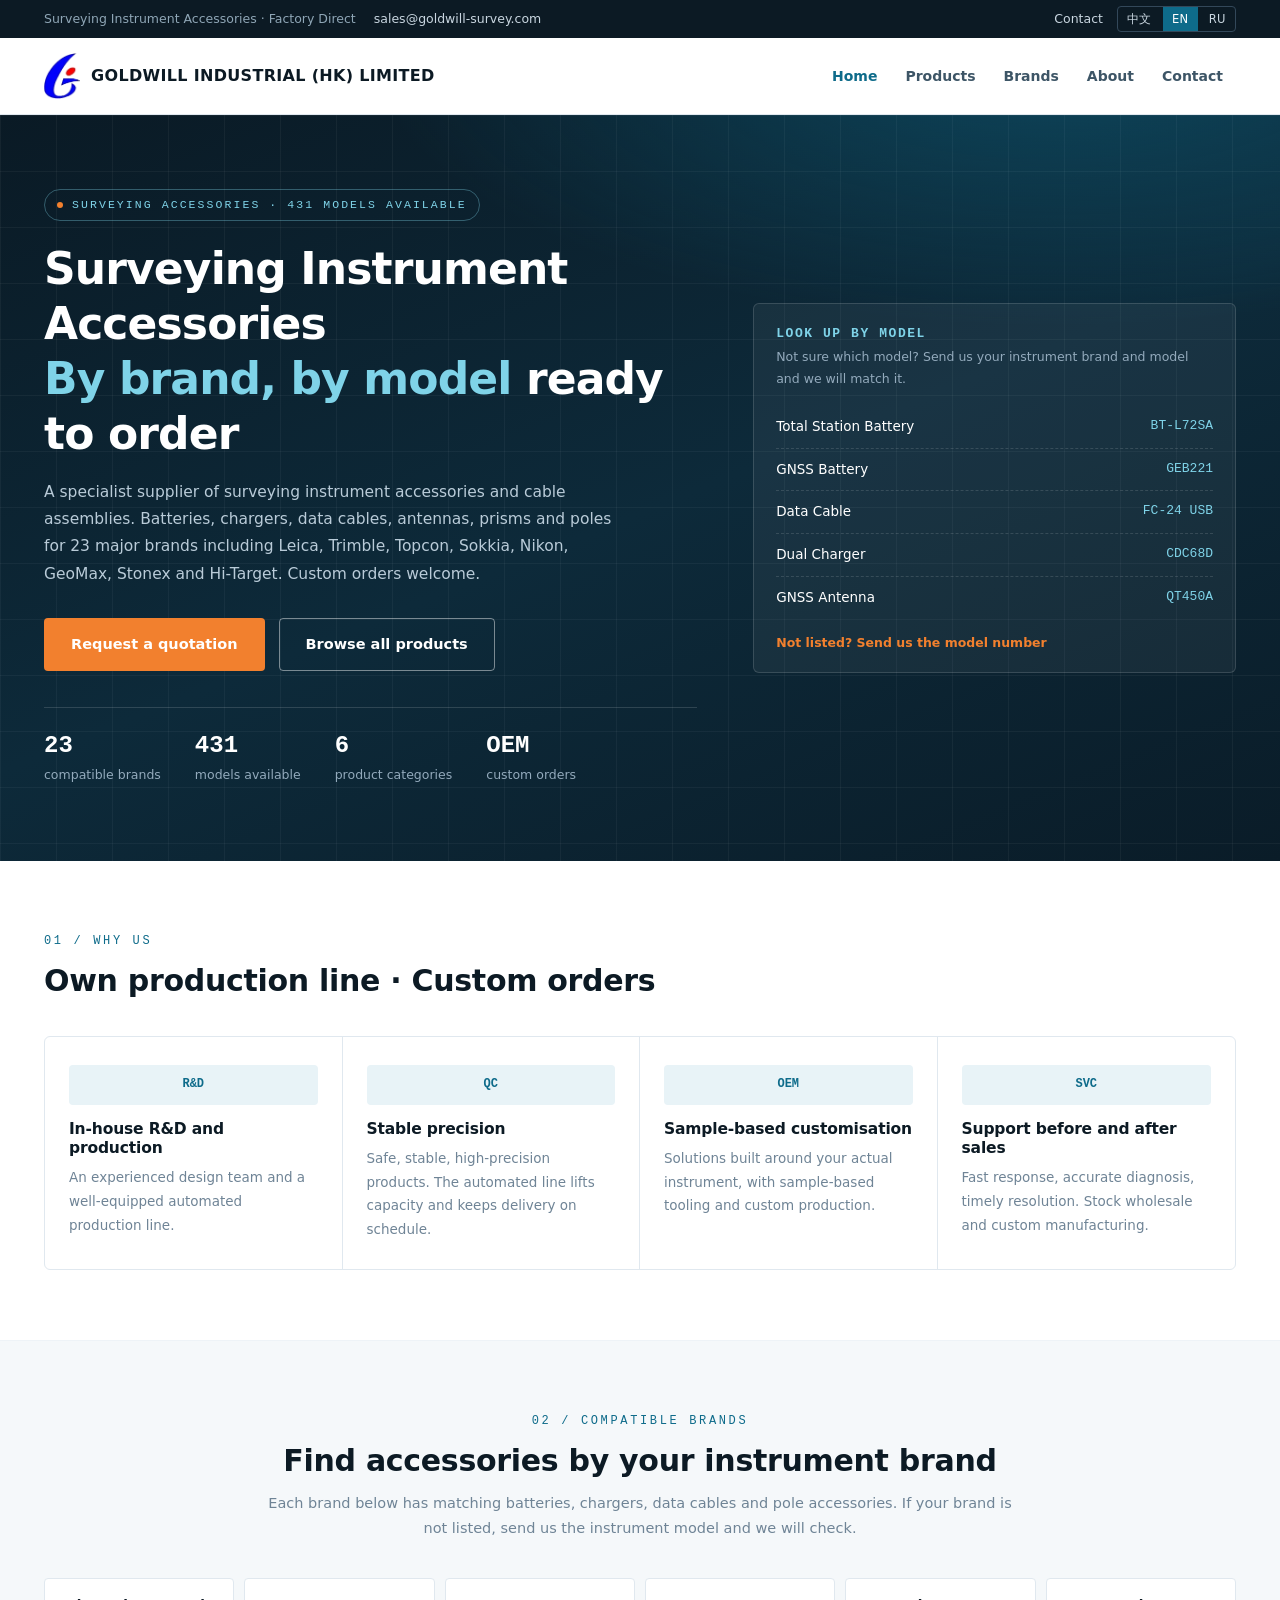
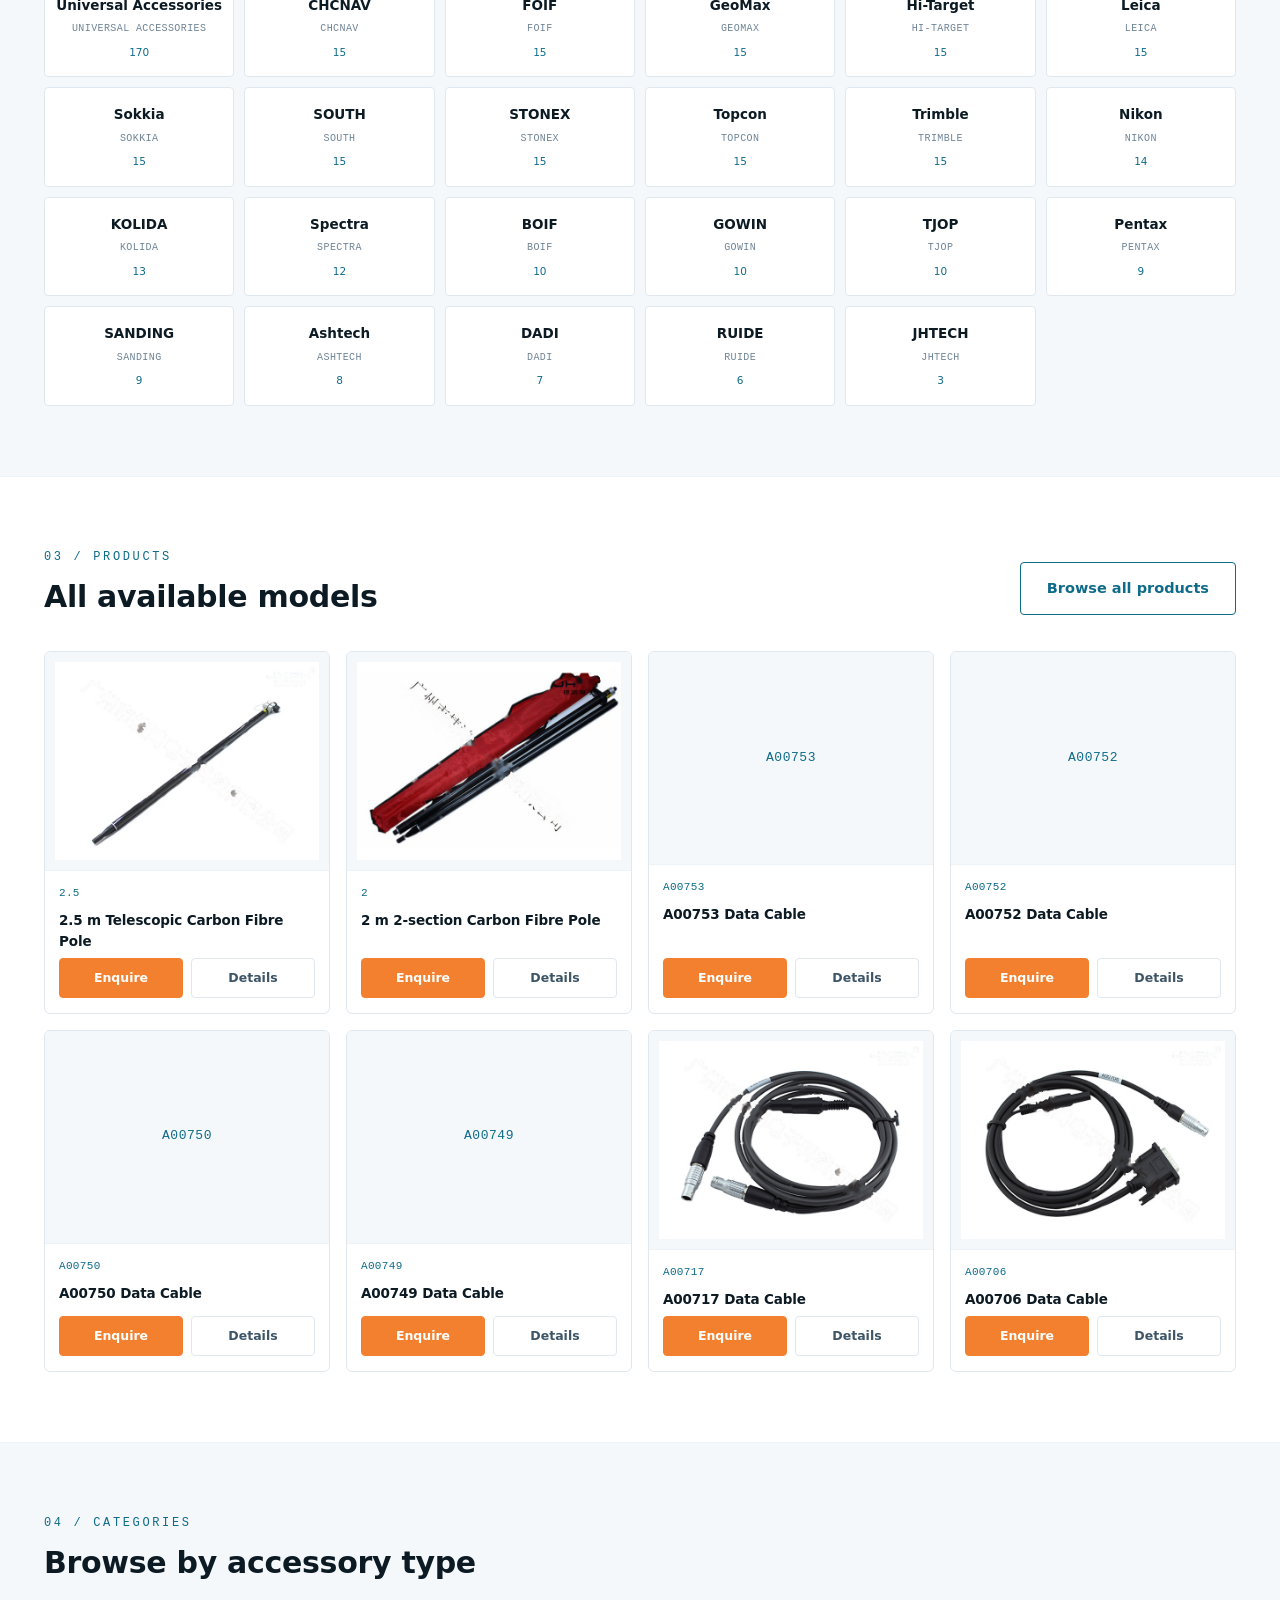
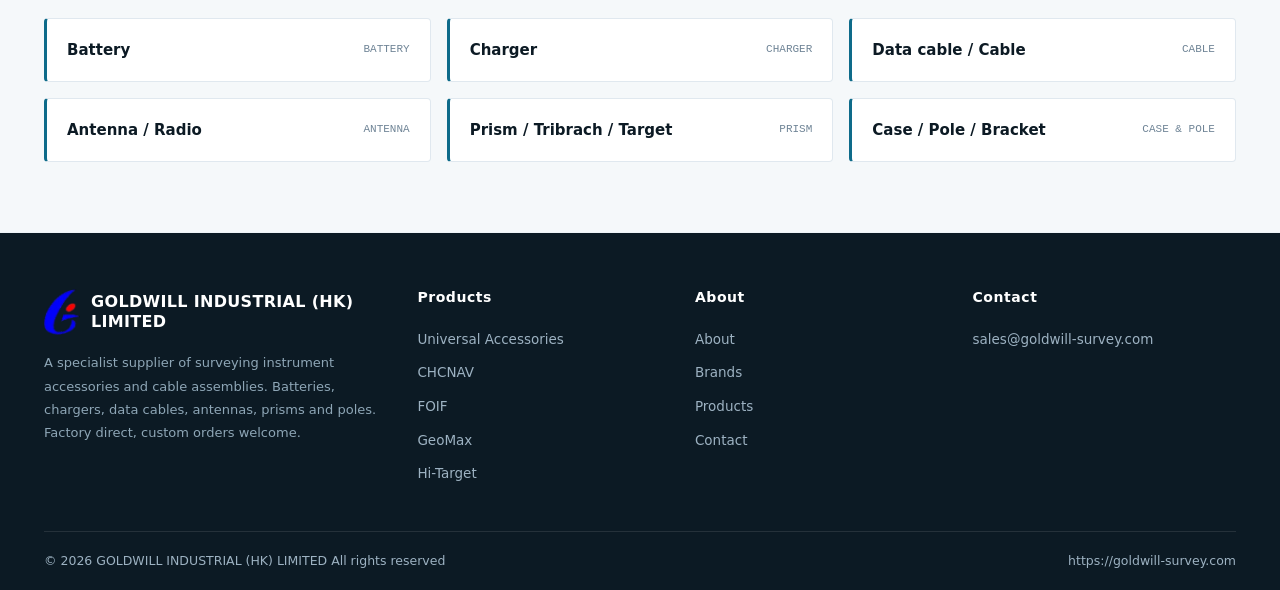
==== commit 8b7121c9: "Add files via upload" ====
--- a/en/index.html
+++ b/en/index.html
@@ -1,4 +1,4 @@
-<!DOCTYPE html><html lang="en" dir="ltr"><head><meta charset="UTF-8"><meta name="viewport" content="width=device-width,initial-scale=1"><title>Surveying Instrument Accessories — Batteries, Chargers, Cables, Prisms</title><meta name="description" content="Batteries, chargers, data cables, antennas, prisms and poles for Leica, Trimble, Topcon, Sokkia, Nikon, GeoMax and 23 brands in total. Custom orders welcome."><link rel="alternate" hreflang="zh-CN" href="https://goldwill-survey.com/index.html"><link rel="alternate" hreflang="en" href="https://goldwill-survey.com/en/index.html"><link rel="alternate" hreflang="ru" href="https://goldwill-survey.com/ru/index.html"><link rel="canonical" href="https://goldwill-survey.com/en/index.html"><link rel="stylesheet" href="../assets/css/style.css"><meta property="og:type" content="website"><meta property="og:title" content="Surveying Instrument Accessories — Batteries, Chargers, Cables, Prisms"><meta property="og:description" content="Batteries, chargers, data cables, antennas, prisms and poles for Leica, Trimble, Topcon, Sokkia, Nikon, GeoMax and 23 brands in total. Custom orders welcome."></head><body><div class="topbar"><div class="wrap"><div class="tb-l"><span class="tag">Surveying Instrument Accessories · Factory Direct</span><span>sales@goldwill-survey.com</span></div><div class="tb-r"><span>Contact</span><span class="lang"><a href="../index.html">中文</a><a href="../en/index.html" class="on">EN</a><a href="../ru/index.html">RU</a></span></div></div></div><header class="head"><div class="wrap"><a class="logo" href="../en/index.html"><img class="mark" src="../assets/img/logo-mark.png" alt="GOLDWILL" width="76" height="97"><span class="txt"><b>GOLDWILL INDUSTRIAL (HK) LIMITED</b></span></a><nav class="nav" id="nav"><a href="../en/index.html" class="on">Home</a><a href="../en/products.html">Products</a><a href="../en/brands.html">Brands</a><a href="../en/about.html">About</a><a href="../en/contact.html">Contact</a></nav><button class="burger" id="burger" aria-label="menu">&#9776;</button></div></header><section class="hero"><div class="wrap"><div><span class="eyebrow"><i></i>Surveying accessories · 431 models available</span><h1>Surveying Instrument Accessories<br><em>By brand, by model</em> ready to order</h1><p class="lead">A specialist supplier of surveying instrument accessories and cable assemblies. Batteries, chargers, data cables, antennas, prisms and poles for 23 major brands including Leica, Trimble, Topcon, Sokkia, Nikon, GeoMax, Stonex and Hi-Target. Custom orders welcome.</p><div class="cta"><a class="btn btn-p" href="../en/contact.html">Request a quotation</a><a class="btn btn-s" href="../en/products.html">Browse all products</a></div><div class="nums"><div><b>23</b><span>compatible brands</span></div><div><b>431</b><span>models available</span></div><div><b>6</b><span>product categories</span></div><div><b>OEM</b><span>custom orders</span></div></div></div><aside class="spec-card"><h3>Look up by model</h3><p class="sub">Not sure which model? Send us your instrument brand and model and we will match it.</p><ul><li><span>Total Station Battery</span><code>BT-L72SA</code></li><li><span>GNSS Battery</span><code>GEB221</code></li><li><span>Data Cable</span><code>FC-24 USB</code></li><li><span>Dual Charger</span><code>CDC68D</code></li><li><span>GNSS Antenna</span><code>QT450A</code></li></ul><a class="more" href="../en/contact.html">Not listed? Send us the model number</a></aside></div></section><section class="sec"><div class="wrap"><div class="sec-head"><span class="no">01 / Why us</span><h2>Own production line · Custom orders</h2></div><div class="adv"><div><div class="ic">R&amp;D</div><h3>In-house R&amp;D and production</h3><p>An experienced design team and a well-equipped automated production line.</p></div><div><div class="ic">QC</div><h3>Stable precision</h3><p>Safe, stable, high-precision products. The automated line lifts capacity and keeps delivery on schedule.</p></div><div><div class="ic">OEM</div><h3>Sample-based customisation</h3><p>Solutions built around your actual instrument, with sample-based tooling and custom production.</p></div><div><div class="ic">SVC</div><h3>Support before and after sales</h3><p>Fast response, accurate diagnosis, timely resolution. Stock wholesale and custom manufacturing.</p></div></div></div></section><section class="sec soft"><div class="wrap"><div class="sec-head center"><span class="no">02 / Compatible brands</span><h2>Find accessories by your instrument brand</h2><p>Each brand below has matching batteries, chargers, data cables and pole accessories. If your brand is not listed, send us the instrument model and we will check.</p></div><div class="brands"><a href="../en/brands.html#universal-accessories"><b>Universal Accessories</b><span>UNIVERSAL ACCESSORIES</span><em>170</em></a><a href="../en/brands.html#chcnav"><b>CHCNAV</b><span>CHCNAV</span><em>15</em></a><a href="../en/brands.html#foif"><b>FOIF</b><span>FOIF</span><em>15</em></a><a href="../en/brands.html#geomax"><b>GeoMax</b><span>GEOMAX</span><em>15</em></a><a href="../en/brands.html#hi-target"><b>Hi-Target</b><span>HI-TARGET</span><em>15</em></a><a href="../en/brands.html#leica"><b>Leica</b><span>LEICA</span><em>15</em></a><a href="../en/brands.html#sokkia"><b>Sokkia</b><span>SOKKIA</span><em>15</em></a><a href="../en/brands.html#south"><b>SOUTH</b><span>SOUTH</span><em>15</em></a><a href="../en/brands.html#stonex"><b>STONEX</b><span>STONEX</span><em>15</em></a><a href="../en/brands.html#topcon"><b>Topcon</b><span>TOPCON</span><em>15</em></a><a href="../en/brands.html#trimble"><b>Trimble</b><span>TRIMBLE</span><em>15</em></a><a href="../en/brands.html#nikon"><b>Nikon</b><span>NIKON</span><em>14</em></a><a href="../en/brands.html#kolida"><b>KOLIDA</b><span>KOLIDA</span><em>13</em></a><a href="../en/brands.html#spectra"><b>Spectra</b><span>SPECTRA</span><em>12</em></a><a href="../en/brands.html#boif"><b>BOIF</b><span>BOIF</span><em>10</em></a><a href="../en/brands.html#gowin"><b>GOWIN</b><span>GOWIN</span><em>10</em></a><a href="../en/brands.html#tjop"><b>TJOP</b><span>TJOP</span><em>10</em></a><a href="../en/brands.html#pentax"><b>Pentax</b><span>PENTAX</span><em>9</em></a><a href="../en/brands.html#sanding"><b>SANDING</b><span>SANDING</span><em>9</em></a><a href="../en/brands.html#ashtech"><b>Ashtech</b><span>ASHTECH</span><em>8</em></a><a href="../en/brands.html#dadi"><b>DADI</b><span>DADI</span><em>7</em></a><a href="../en/brands.html#ruide"><b>RUIDE</b><span>RUIDE</span><em>6</em></a><a href="../en/brands.html#jhtech"><b>JHTECH</b><span>JHTECH</span><em>3</em></a></div></div></section><section class="sec"><div class="wrap"><div class="sec-head row"><div><span class="no">03 / Products</span><h2>All available models</h2></div><a class="btn btn-o" href="../en/products.html">Browse all products</a></div><div class="pgrid"><article class="pcard" data-b="universal-accessories" data-k="2.5 m telescopic carbon fibre pole 2.5米伸缩碳纤杆 2.5"><div class="ph"><img src="../assets/img/products/1301788.jpg" alt="2.5 m Telescopic Carbon Fibre Pole" loading="lazy"></div><div class="bd"><span class="mdl">2.5</span><h4>2.5 m Telescopic Carbon Fibre Pole</h4><div class="act"><a class="pri" href="../en/contact.html">Enquire</a><a href="../en/contact.html">Details</a></div></div></article><article class="pcard" data-b="universal-accessories" data-k="2 m 2-section carbon fibre pole 2.5米伸缩碳纤杆 2"><div class="ph"><img src="../assets/img/products/1301789.jpg" alt="2 m 2-section Carbon Fibre Pole" loading="lazy"></div><div class="bd"><span class="mdl">2</span><h4>2 m 2-section Carbon Fibre Pole</h4><div class="act"><a class="pri" href="../en/contact.html">Enquire</a><a href="../en/contact.html">Details</a></div></div></article><article class="pcard" data-b="universal-accessories" data-k="a00753 data cable gps数据线 a00753"><div class="ph"><img src="../assets/img/products/1302201.jpg" alt="A00753 Data Cable" loading="lazy"></div><div class="bd"><span class="mdl">A00753</span><h4>A00753 Data Cable</h4><div class="act"><a class="pri" href="../en/contact.html">Enquire</a><a href="../en/contact.html">Details</a></div></div></article><article class="pcard" data-b="universal-accessories" data-k="a00752 data cable gps数据线 a00752"><div class="ph"><img src="../assets/img/products/1302202.jpg" alt="A00752 Data Cable" loading="lazy"></div><div class="bd"><span class="mdl">A00752</span><h4>A00752 Data Cable</h4><div class="act"><a class="pri" href="../en/contact.html">Enquire</a><a href="../en/contact.html">Details</a></div></div></article><article class="pcard" data-b="universal-accessories" data-k="a00750 data cable gps数据线 a00750"><div class="ph"><img src="../assets/img/products/1302203.jpg" alt="A00750 Data Cable" loading="lazy"></div><div class="bd"><span class="mdl">A00750</span><h4>A00750 Data Cable</h4><div class="act"><a class="pri" href="../en/contact.html">Enquire</a><a href="../en/contact.html">Details</a></div></div></article><article class="pcard" data-b="universal-accessories" data-k="a00749 data cable gps数据线 a00749"><div class="ph"><img src="../assets/img/products/1302204.jpg" alt="A00749 Data Cable" loading="lazy"></div><div class="bd"><span class="mdl">A00749</span><h4>A00749 Data Cable</h4><div class="act"><a class="pri" href="../en/contact.html">Enquire</a><a href="../en/contact.html">Details</a></div></div></article><article class="pcard" data-b="universal-accessories" data-k="a00717 data cable gps数据线 a00717"><div class="ph"><img src="../assets/img/products/1302205.jpg" alt="A00717 Data Cable" loading="lazy"></div><div class="bd"><span class="mdl">A00717</span><h4>A00717 Data Cable</h4><div class="act"><a class="pri" href="../en/contact.html">Enquire</a><a href="../en/contact.html">Details</a></div></div></article><article class="pcard" data-b="universal-accessories" data-k="a00706 data cable gps数据线 a00706"><div class="ph"><img src="../assets/img/products/1302206.jpg" alt="A00706 Data Cable" loading="lazy"></div><div class="bd"><span class="mdl">A00706</span><h4>A00706 Data Cable</h4><div class="act"><a class="pri" href="../en/contact.html">Enquire</a><a href="../en/contact.html">Details</a></div></div></article></div></div></section><section class="sec soft"><div class="wrap"><div class="sec-head"><span class="no">04 / Categories</span><h2>Browse by accessory type</h2></div><div class="cats"><a href="../en/products.html"><b>Battery</b><span>BATTERY</span></a><a href="../en/products.html"><b>Charger</b><span>CHARGER</span></a><a href="../en/products.html"><b>Data cable / Cable</b><span>CABLE</span></a><a href="../en/products.html"><b>Antenna / Radio</b><span>ANTENNA</span></a><a href="../en/products.html"><b>Prism / Tribrach / Target</b><span>PRISM</span></a><a href="../en/products.html"><b>Case / Pole / Bracket</b><span>CASE &amp; POLE</span></a></div></div></section><footer class="foot"><div class="wrap"><div class="cols"><div><a class="logo" href="../en/index.html"><img class="mark" src="../assets/img/logo-mark.png" alt="GOLDWILL" width="76" height="97"><span class="txt"><b>GOLDWILL INDUSTRIAL (HK) LIMITED</b></span></a><p class="desc">A specialist supplier of surveying instrument accessories and cable assemblies. Batteries, chargers, data cables, antennas, prisms and poles. Factory direct, custom orders welcome.</p></div><div><h4>Products</h4><ul><li><a href="../en/products.html#universal-accessories">Universal Accessories</a></li><li><a href="../en/products.html#chcnav">CHCNAV</a></li><li><a href="../en/products.html#foif">FOIF</a></li><li><a href="../en/products.html#geomax">GeoMax</a></li><li><a href="../en/products.html#hi-target">Hi-Target</a></li></ul></div><div><h4>About</h4><ul><li><a href="../en/about.html">About</a></li><li><a href="../en/brands.html">Brands</a></li><li><a href="../en/products.html">Products</a></li><li><a href="../en/contact.html">Contact</a></li></ul></div><div><h4>Contact</h4><ul><li>sales@goldwill-survey.com</li></ul></div></div><div class="bottom"><span>&copy; 2026 GOLDWILL INDUSTRIAL (HK) LIMITED&nbsp;All rights reserved</span><span>https://goldwill-survey.com</span></div></div></footer><script>
+<!DOCTYPE html><html lang="en" dir="ltr"><head><meta charset="UTF-8"><meta name="viewport" content="width=device-width,initial-scale=1"><title>Surveying Instrument Accessories — Batteries, Chargers, Cables, Prisms</title><meta name="description" content="Batteries, chargers, data cables, antennas, prisms and poles for Leica, Trimble, Topcon, Sokkia, Nikon, GeoMax and 23 brands in total. Custom orders welcome."><link rel="alternate" hreflang="zh-CN" href="https://goldwill-survey.com/index.html"><link rel="alternate" hreflang="en" href="https://goldwill-survey.com/en/index.html"><link rel="alternate" hreflang="ru" href="https://goldwill-survey.com/ru/index.html"><link rel="canonical" href="https://goldwill-survey.com/en/index.html"><link rel="stylesheet" href="../assets/css/style.css"><meta property="og:type" content="website"><meta property="og:title" content="Surveying Instrument Accessories — Batteries, Chargers, Cables, Prisms"><meta property="og:description" content="Batteries, chargers, data cables, antennas, prisms and poles for Leica, Trimble, Topcon, Sokkia, Nikon, GeoMax and 23 brands in total. Custom orders welcome."></head><body><div class="topbar"><div class="wrap"><div class="tb-l"><span class="tag">Surveying Instrument Accessories · Factory Direct</span><span>sales@goldwill-survey.com</span></div><div class="tb-r"><span>Contact</span><span class="lang"><a href="../index.html">中文</a><a href="../en/index.html" class="on">EN</a><a href="../ru/index.html">RU</a></span></div></div></div><header class="head"><div class="wrap"><a class="logo" href="../en/index.html"><img class="mark" src="../assets/img/logo-mark.png" alt="GOLDWILL" width="76" height="97"><span class="txt"><b>GOLDWILL INDUSTRIAL (HK) LIMITED</b></span></a><nav class="nav" id="nav"><a href="../en/index.html" class="on">Home</a><a href="../en/products.html">Products</a><a href="../en/brands.html">Brands</a><a href="../en/about.html">About</a><a href="../en/contact.html">Contact</a></nav><button class="burger" id="burger" aria-label="menu">&#9776;</button></div></header><section class="hero"><div class="wrap"><div><span class="eyebrow"><i></i>Surveying accessories · 431 models available</span><h1>Surveying Instrument Accessories<br><em>By brand, by model</em> ready to order</h1><p class="lead">A specialist supplier of surveying instrument accessories and cable assemblies. Batteries, chargers, data cables, antennas, prisms and poles for 23 major brands including Leica, Trimble, Topcon, Sokkia, Nikon, GeoMax, Stonex and Hi-Target. Custom orders welcome.</p><div class="cta"><a class="btn btn-p" href="../en/contact.html">Request a quotation</a><a class="btn btn-s" href="../en/products.html">Browse all products</a></div><div class="nums"><div><b>23</b><span>compatible brands</span></div><div><b>431</b><span>models available</span></div><div><b>6</b><span>product categories</span></div><div><b>OEM</b><span>custom orders</span></div></div></div><aside class="spec-card"><h3>Look up by model</h3><p class="sub">Not sure which model? Send us your instrument brand and model and we will match it.</p><ul><li><span>Total Station Battery</span><code>BT-L72SA</code></li><li><span>GNSS Battery</span><code>GEB221</code></li><li><span>Data Cable</span><code>FC-24 USB</code></li><li><span>Dual Charger</span><code>CDC68D</code></li><li><span>GNSS Antenna</span><code>QT450A</code></li></ul><a class="more" href="../en/contact.html">Not listed? Send us the model number</a></aside></div></section><section class="sec"><div class="wrap"><div class="sec-head"><span class="no">01 / Why us</span><h2>Own production line · Custom orders</h2></div><div class="adv"><div><div class="ic">R&amp;D</div><h3>In-house R&amp;D and production</h3><p>An experienced design team and a well-equipped automated production line.</p></div><div><div class="ic">QC</div><h3>Stable precision</h3><p>Safe, stable, high-precision products. The automated line lifts capacity and keeps delivery on schedule.</p></div><div><div class="ic">OEM</div><h3>Sample-based customisation</h3><p>Solutions built around your actual instrument, with sample-based tooling and custom production.</p></div><div><div class="ic">SVC</div><h3>Support before and after sales</h3><p>Fast response, accurate diagnosis, timely resolution. Stock wholesale and custom manufacturing.</p></div></div></div></section><section class="sec soft"><div class="wrap"><div class="sec-head center"><span class="no">02 / Compatible brands</span><h2>Find accessories by your instrument brand</h2><p>Each brand below has matching batteries, chargers, data cables and pole accessories. If your brand is not listed, send us the instrument model and we will check.</p></div><div class="brands"><a href="../en/brands.html#universal-accessories"><b>Universal Accessories</b><span>UNIVERSAL ACCESSORIES</span><em>170</em></a><a href="../en/brands.html#chcnav"><b>CHCNAV</b><span>CHCNAV</span><em>15</em></a><a href="../en/brands.html#foif"><b>FOIF</b><span>FOIF</span><em>15</em></a><a href="../en/brands.html#geomax"><b>GeoMax</b><span>GEOMAX</span><em>15</em></a><a href="../en/brands.html#hi-target"><b>Hi-Target</b><span>HI-TARGET</span><em>15</em></a><a href="../en/brands.html#leica"><b>Leica</b><span>LEICA</span><em>15</em></a><a href="../en/brands.html#sokkia"><b>Sokkia</b><span>SOKKIA</span><em>15</em></a><a href="../en/brands.html#south"><b>SOUTH</b><span>SOUTH</span><em>15</em></a><a href="../en/brands.html#stonex"><b>STONEX</b><span>STONEX</span><em>15</em></a><a href="../en/brands.html#topcon"><b>Topcon</b><span>TOPCON</span><em>15</em></a><a href="../en/brands.html#trimble"><b>Trimble</b><span>TRIMBLE</span><em>15</em></a><a href="../en/brands.html#nikon"><b>Nikon</b><span>NIKON</span><em>14</em></a><a href="../en/brands.html#kolida"><b>KOLIDA</b><span>KOLIDA</span><em>13</em></a><a href="../en/brands.html#spectra"><b>Spectra</b><span>SPECTRA</span><em>12</em></a><a href="../en/brands.html#boif"><b>BOIF</b><span>BOIF</span><em>10</em></a><a href="../en/brands.html#gowin"><b>GOWIN</b><span>GOWIN</span><em>10</em></a><a href="../en/brands.html#tjop"><b>TJOP</b><span>TJOP</span><em>10</em></a><a href="../en/brands.html#pentax"><b>Pentax</b><span>PENTAX</span><em>9</em></a><a href="../en/brands.html#sanding"><b>SANDING</b><span>SANDING</span><em>9</em></a><a href="../en/brands.html#ashtech"><b>Ashtech</b><span>ASHTECH</span><em>8</em></a><a href="../en/brands.html#dadi"><b>DADI</b><span>DADI</span><em>7</em></a><a href="../en/brands.html#ruide"><b>RUIDE</b><span>RUIDE</span><em>6</em></a><a href="../en/brands.html#jhtech"><b>JHTECH</b><span>JHTECH</span><em>3</em></a></div></div></section><section class="sec"><div class="wrap"><div class="sec-head row"><div><span class="no">03 / Products</span><h2>All available models</h2></div><a class="btn btn-o" href="../en/products.html">Browse all products</a></div><div class="pgrid"><article class="pcard" data-b="universal-accessories" data-k="2.5 m telescopic carbon fibre pole 2.5米伸缩碳纤杆 2.5"><div class="ph"><img src="../assets/img/products/1301788.jpg" alt="2.5 m Telescopic Carbon Fibre Pole" loading="lazy"></div><div class="bd"><span class="mdl">2.5</span><h4>2.5 m Telescopic Carbon Fibre Pole</h4><div class="act"><a class="pri" href="../en/contact.html">Enquire</a><a href="../en/contact.html">Details</a></div></div></article><article class="pcard" data-b="universal-accessories" data-k="2 m 2-section carbon fibre pole 2.5米伸缩碳纤杆 2"><div class="ph"><img src="../assets/img/products/1301789.jpg" alt="2 m 2-section Carbon Fibre Pole" loading="lazy"></div><div class="bd"><span class="mdl">2</span><h4>2 m 2-section Carbon Fibre Pole</h4><div class="act"><a class="pri" href="../en/contact.html">Enquire</a><a href="../en/contact.html">Details</a></div></div></article><article class="pcard" data-b="universal-accessories" data-k="a00753 data cable gps数据线 a00753"><div class="ph"><span class="ph-t">A00753</span></div><div class="bd"><span class="mdl">A00753</span><h4>A00753 Data Cable</h4><div class="act"><a class="pri" href="../en/contact.html">Enquire</a><a href="../en/contact.html">Details</a></div></div></article><article class="pcard" data-b="universal-accessories" data-k="a00752 data cable gps数据线 a00752"><div class="ph"><span class="ph-t">A00752</span></div><div class="bd"><span class="mdl">A00752</span><h4>A00752 Data Cable</h4><div class="act"><a class="pri" href="../en/contact.html">Enquire</a><a href="../en/contact.html">Details</a></div></div></article><article class="pcard" data-b="universal-accessories" data-k="a00750 data cable gps数据线 a00750"><div class="ph"><span class="ph-t">A00750</span></div><div class="bd"><span class="mdl">A00750</span><h4>A00750 Data Cable</h4><div class="act"><a class="pri" href="../en/contact.html">Enquire</a><a href="../en/contact.html">Details</a></div></div></article><article class="pcard" data-b="universal-accessories" data-k="a00749 data cable gps数据线 a00749"><div class="ph"><span class="ph-t">A00749</span></div><div class="bd"><span class="mdl">A00749</span><h4>A00749 Data Cable</h4><div class="act"><a class="pri" href="../en/contact.html">Enquire</a><a href="../en/contact.html">Details</a></div></div></article><article class="pcard" data-b="universal-accessories" data-k="a00717 data cable gps数据线 a00717"><div class="ph"><img src="../assets/img/products/1302205.jpg" alt="A00717 Data Cable" loading="lazy"></div><div class="bd"><span class="mdl">A00717</span><h4>A00717 Data Cable</h4><div class="act"><a class="pri" href="../en/contact.html">Enquire</a><a href="../en/contact.html">Details</a></div></div></article><article class="pcard" data-b="universal-accessories" data-k="a00706 data cable gps数据线 a00706"><div class="ph"><img src="../assets/img/products/1302206.jpg" alt="A00706 Data Cable" loading="lazy"></div><div class="bd"><span class="mdl">A00706</span><h4>A00706 Data Cable</h4><div class="act"><a class="pri" href="../en/contact.html">Enquire</a><a href="../en/contact.html">Details</a></div></div></article></div></div></section><section class="sec soft"><div class="wrap"><div class="sec-head"><span class="no">04 / Categories</span><h2>Browse by accessory type</h2></div><div class="cats"><a href="../en/products.html"><b>Battery</b><span>BATTERY</span></a><a href="../en/products.html"><b>Charger</b><span>CHARGER</span></a><a href="../en/products.html"><b>Data cable / Cable</b><span>CABLE</span></a><a href="../en/products.html"><b>Antenna / Radio</b><span>ANTENNA</span></a><a href="../en/products.html"><b>Prism / Tribrach / Target</b><span>PRISM</span></a><a href="../en/products.html"><b>Case / Pole / Bracket</b><span>CASE &amp; POLE</span></a></div></div></section><footer class="foot"><div class="wrap"><div class="cols"><div><a class="logo" href="../en/index.html"><img class="mark" src="../assets/img/logo-mark.png" alt="GOLDWILL" width="76" height="97"><span class="txt"><b>GOLDWILL INDUSTRIAL (HK) LIMITED</b></span></a><p class="desc">A specialist supplier of surveying instrument accessories and cable assemblies. Batteries, chargers, data cables, antennas, prisms and poles. Factory direct, custom orders welcome.</p></div><div><h4>Products</h4><ul><li><a href="../en/products.html#universal-accessories">Universal Accessories</a></li><li><a href="../en/products.html#chcnav">CHCNAV</a></li><li><a href="../en/products.html#foif">FOIF</a></li><li><a href="../en/products.html#geomax">GeoMax</a></li><li><a href="../en/products.html#hi-target">Hi-Target</a></li></ul></div><div><h4>About</h4><ul><li><a href="../en/about.html">About</a></li><li><a href="../en/brands.html">Brands</a></li><li><a href="../en/products.html">Products</a></li><li><a href="../en/contact.html">Contact</a></li></ul></div><div><h4>Contact</h4><ul><li>sales@goldwill-survey.com</li></ul></div></div><div class="bottom"><span>&copy; 2026 GOLDWILL INDUSTRIAL (HK) LIMITED&nbsp;All rights reserved</span><span>https://goldwill-survey.com</span></div></div></footer><script>
 (function(){var b=document.getElementById('burger');
 if(b)b.addEventListener('click',function(){document.getElementById('nav').classList.toggle('open');});
 var q=document.getElementById('q');if(!q)return;
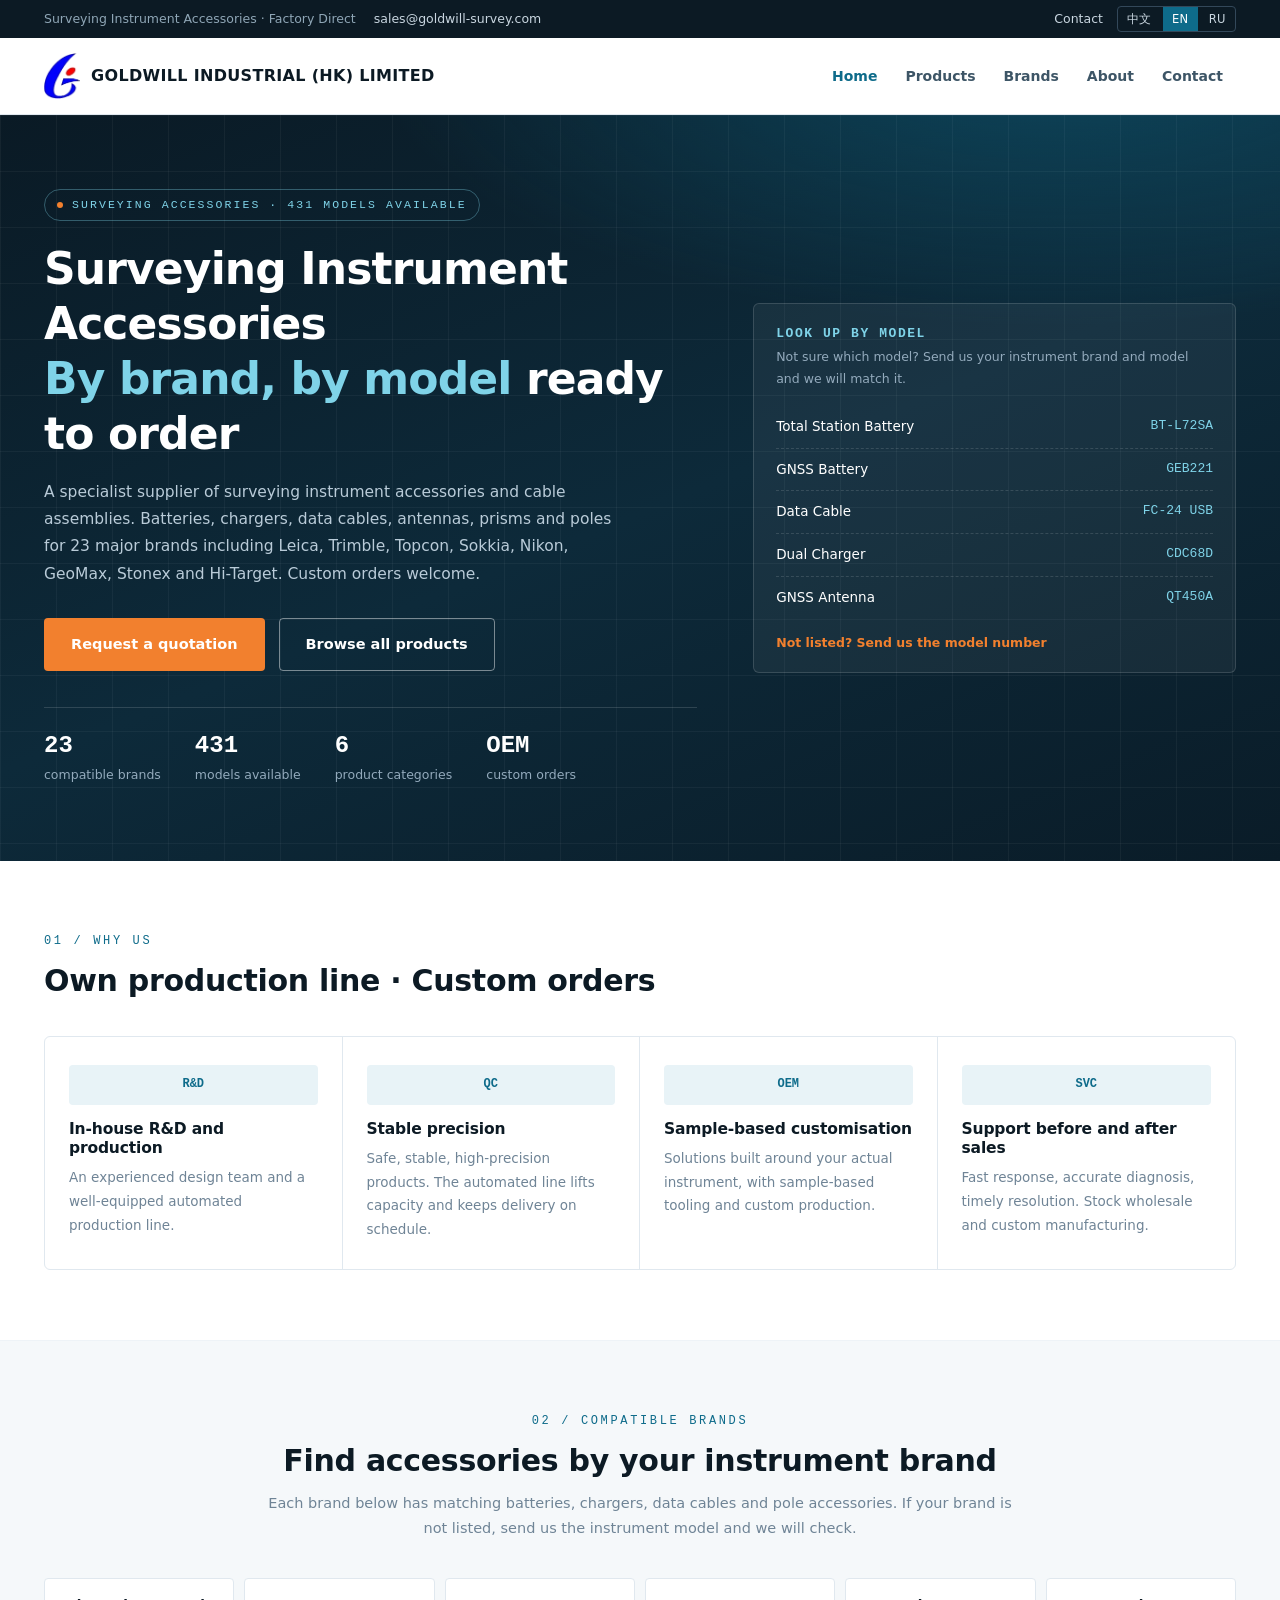
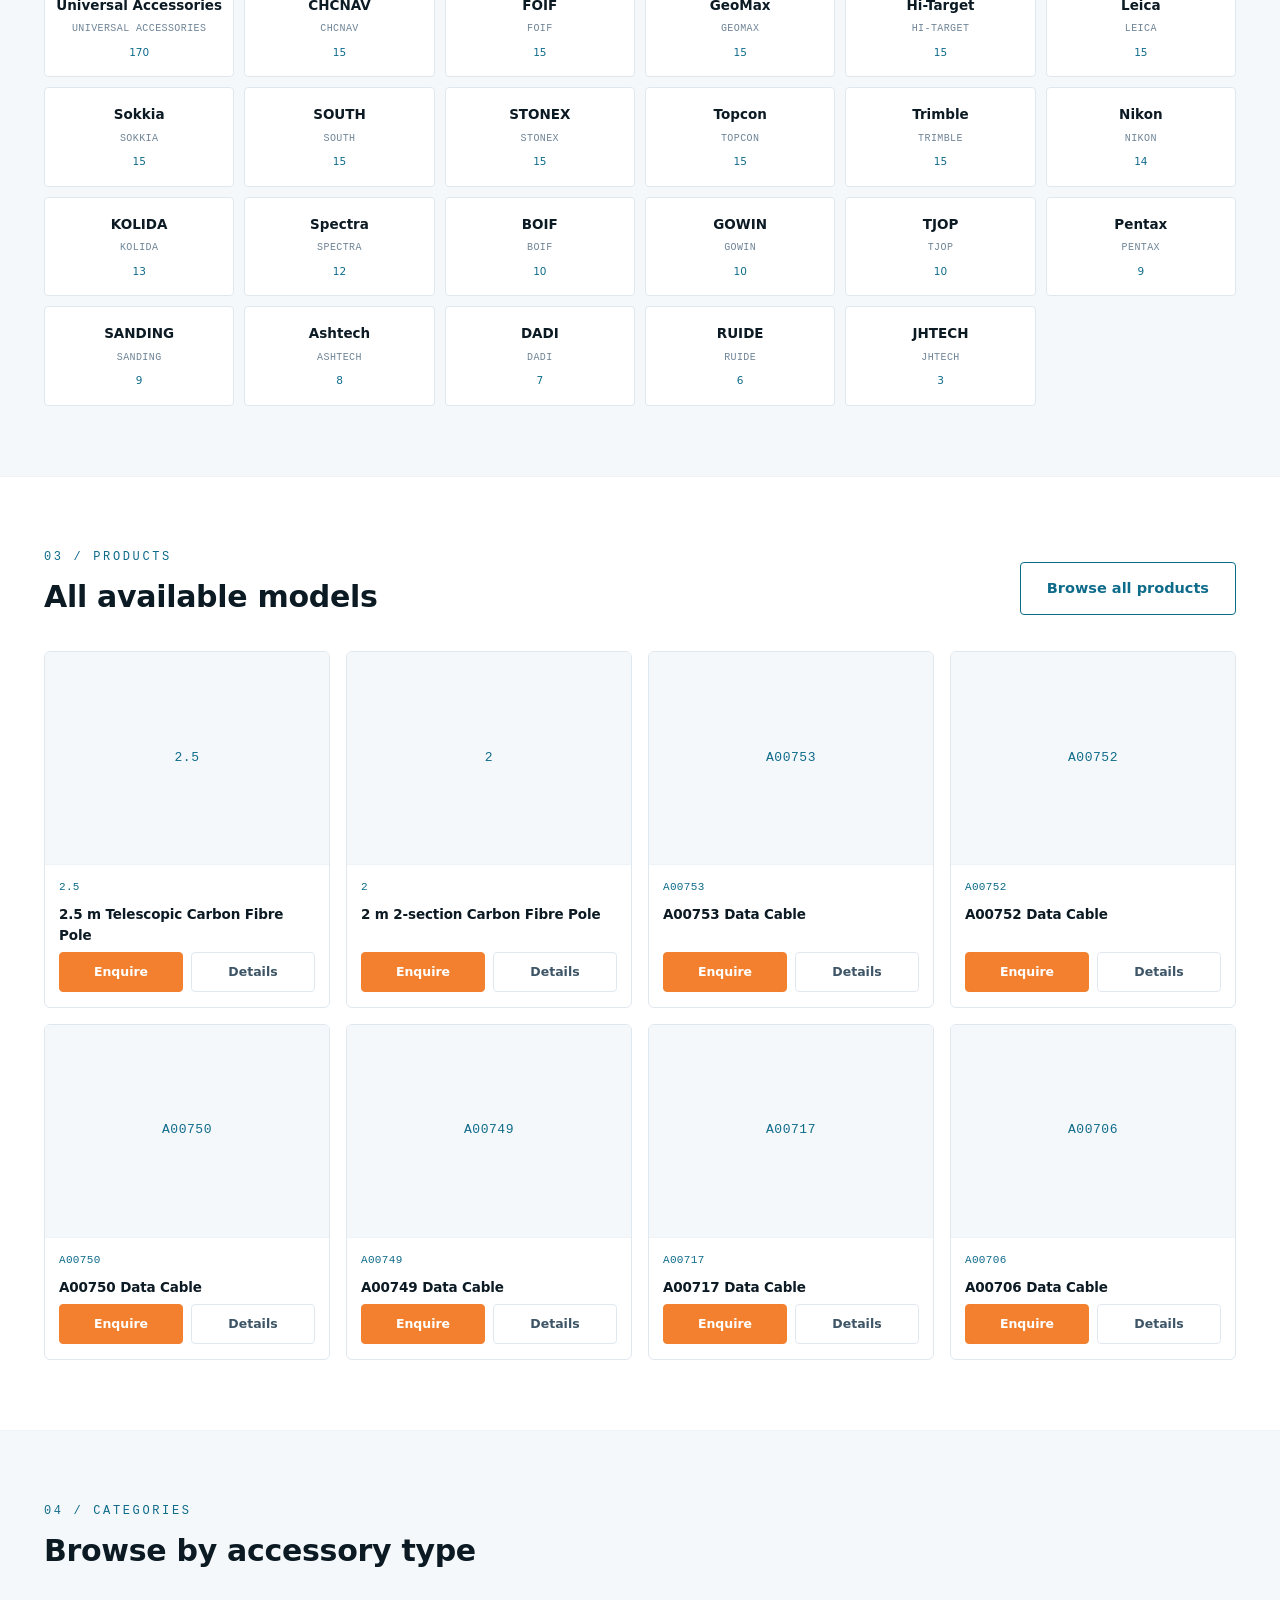
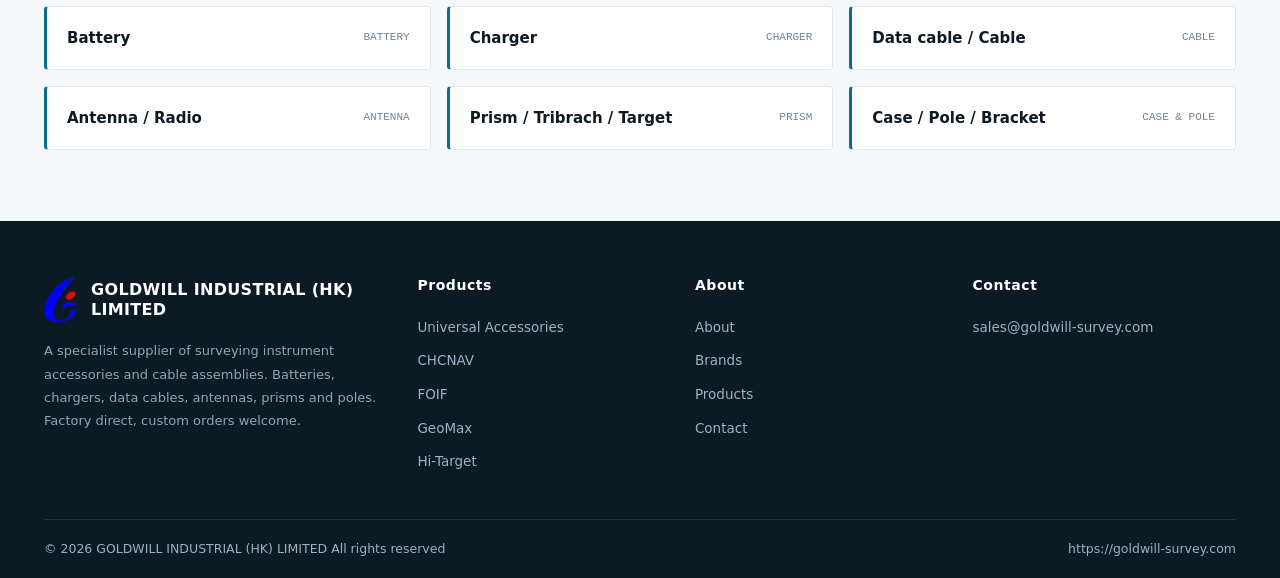
==== commit 51018a47: "Add files via upload" ====
--- a/en/index.html
+++ b/en/index.html
@@ -1,4 +1,4 @@
-<!DOCTYPE html><html lang="en" dir="ltr"><head><meta charset="UTF-8"><meta name="viewport" content="width=device-width,initial-scale=1"><title>Surveying Instrument Accessories — Batteries, Chargers, Cables, Prisms</title><meta name="description" content="Batteries, chargers, data cables, antennas, prisms and poles for Leica, Trimble, Topcon, Sokkia, Nikon, GeoMax and 23 brands in total. Custom orders welcome."><link rel="alternate" hreflang="zh-CN" href="https://goldwill-survey.com/index.html"><link rel="alternate" hreflang="en" href="https://goldwill-survey.com/en/index.html"><link rel="alternate" hreflang="ru" href="https://goldwill-survey.com/ru/index.html"><link rel="canonical" href="https://goldwill-survey.com/en/index.html"><link rel="stylesheet" href="../assets/css/style.css"><meta property="og:type" content="website"><meta property="og:title" content="Surveying Instrument Accessories — Batteries, Chargers, Cables, Prisms"><meta property="og:description" content="Batteries, chargers, data cables, antennas, prisms and poles for Leica, Trimble, Topcon, Sokkia, Nikon, GeoMax and 23 brands in total. Custom orders welcome."></head><body><div class="topbar"><div class="wrap"><div class="tb-l"><span class="tag">Surveying Instrument Accessories · Factory Direct</span><span>sales@goldwill-survey.com</span></div><div class="tb-r"><span>Contact</span><span class="lang"><a href="../index.html">中文</a><a href="../en/index.html" class="on">EN</a><a href="../ru/index.html">RU</a></span></div></div></div><header class="head"><div class="wrap"><a class="logo" href="../en/index.html"><img class="mark" src="../assets/img/logo-mark.png" alt="GOLDWILL" width="76" height="97"><span class="txt"><b>GOLDWILL INDUSTRIAL (HK) LIMITED</b></span></a><nav class="nav" id="nav"><a href="../en/index.html" class="on">Home</a><a href="../en/products.html">Products</a><a href="../en/brands.html">Brands</a><a href="../en/about.html">About</a><a href="../en/contact.html">Contact</a></nav><button class="burger" id="burger" aria-label="menu">&#9776;</button></div></header><section class="hero"><div class="wrap"><div><span class="eyebrow"><i></i>Surveying accessories · 431 models available</span><h1>Surveying Instrument Accessories<br><em>By brand, by model</em> ready to order</h1><p class="lead">A specialist supplier of surveying instrument accessories and cable assemblies. Batteries, chargers, data cables, antennas, prisms and poles for 23 major brands including Leica, Trimble, Topcon, Sokkia, Nikon, GeoMax, Stonex and Hi-Target. Custom orders welcome.</p><div class="cta"><a class="btn btn-p" href="../en/contact.html">Request a quotation</a><a class="btn btn-s" href="../en/products.html">Browse all products</a></div><div class="nums"><div><b>23</b><span>compatible brands</span></div><div><b>431</b><span>models available</span></div><div><b>6</b><span>product categories</span></div><div><b>OEM</b><span>custom orders</span></div></div></div><aside class="spec-card"><h3>Look up by model</h3><p class="sub">Not sure which model? Send us your instrument brand and model and we will match it.</p><ul><li><span>Total Station Battery</span><code>BT-L72SA</code></li><li><span>GNSS Battery</span><code>GEB221</code></li><li><span>Data Cable</span><code>FC-24 USB</code></li><li><span>Dual Charger</span><code>CDC68D</code></li><li><span>GNSS Antenna</span><code>QT450A</code></li></ul><a class="more" href="../en/contact.html">Not listed? Send us the model number</a></aside></div></section><section class="sec"><div class="wrap"><div class="sec-head"><span class="no">01 / Why us</span><h2>Own production line · Custom orders</h2></div><div class="adv"><div><div class="ic">R&amp;D</div><h3>In-house R&amp;D and production</h3><p>An experienced design team and a well-equipped automated production line.</p></div><div><div class="ic">QC</div><h3>Stable precision</h3><p>Safe, stable, high-precision products. The automated line lifts capacity and keeps delivery on schedule.</p></div><div><div class="ic">OEM</div><h3>Sample-based customisation</h3><p>Solutions built around your actual instrument, with sample-based tooling and custom production.</p></div><div><div class="ic">SVC</div><h3>Support before and after sales</h3><p>Fast response, accurate diagnosis, timely resolution. Stock wholesale and custom manufacturing.</p></div></div></div></section><section class="sec soft"><div class="wrap"><div class="sec-head center"><span class="no">02 / Compatible brands</span><h2>Find accessories by your instrument brand</h2><p>Each brand below has matching batteries, chargers, data cables and pole accessories. If your brand is not listed, send us the instrument model and we will check.</p></div><div class="brands"><a href="../en/brands.html#universal-accessories"><b>Universal Accessories</b><span>UNIVERSAL ACCESSORIES</span><em>170</em></a><a href="../en/brands.html#chcnav"><b>CHCNAV</b><span>CHCNAV</span><em>15</em></a><a href="../en/brands.html#foif"><b>FOIF</b><span>FOIF</span><em>15</em></a><a href="../en/brands.html#geomax"><b>GeoMax</b><span>GEOMAX</span><em>15</em></a><a href="../en/brands.html#hi-target"><b>Hi-Target</b><span>HI-TARGET</span><em>15</em></a><a href="../en/brands.html#leica"><b>Leica</b><span>LEICA</span><em>15</em></a><a href="../en/brands.html#sokkia"><b>Sokkia</b><span>SOKKIA</span><em>15</em></a><a href="../en/brands.html#south"><b>SOUTH</b><span>SOUTH</span><em>15</em></a><a href="../en/brands.html#stonex"><b>STONEX</b><span>STONEX</span><em>15</em></a><a href="../en/brands.html#topcon"><b>Topcon</b><span>TOPCON</span><em>15</em></a><a href="../en/brands.html#trimble"><b>Trimble</b><span>TRIMBLE</span><em>15</em></a><a href="../en/brands.html#nikon"><b>Nikon</b><span>NIKON</span><em>14</em></a><a href="../en/brands.html#kolida"><b>KOLIDA</b><span>KOLIDA</span><em>13</em></a><a href="../en/brands.html#spectra"><b>Spectra</b><span>SPECTRA</span><em>12</em></a><a href="../en/brands.html#boif"><b>BOIF</b><span>BOIF</span><em>10</em></a><a href="../en/brands.html#gowin"><b>GOWIN</b><span>GOWIN</span><em>10</em></a><a href="../en/brands.html#tjop"><b>TJOP</b><span>TJOP</span><em>10</em></a><a href="../en/brands.html#pentax"><b>Pentax</b><span>PENTAX</span><em>9</em></a><a href="../en/brands.html#sanding"><b>SANDING</b><span>SANDING</span><em>9</em></a><a href="../en/brands.html#ashtech"><b>Ashtech</b><span>ASHTECH</span><em>8</em></a><a href="../en/brands.html#dadi"><b>DADI</b><span>DADI</span><em>7</em></a><a href="../en/brands.html#ruide"><b>RUIDE</b><span>RUIDE</span><em>6</em></a><a href="../en/brands.html#jhtech"><b>JHTECH</b><span>JHTECH</span><em>3</em></a></div></div></section><section class="sec"><div class="wrap"><div class="sec-head row"><div><span class="no">03 / Products</span><h2>All available models</h2></div><a class="btn btn-o" href="../en/products.html">Browse all products</a></div><div class="pgrid"><article class="pcard" data-b="universal-accessories" data-k="2.5 m telescopic carbon fibre pole 2.5米伸缩碳纤杆 2.5"><div class="ph"><img src="../assets/img/products/1301788.jpg" alt="2.5 m Telescopic Carbon Fibre Pole" loading="lazy"></div><div class="bd"><span class="mdl">2.5</span><h4>2.5 m Telescopic Carbon Fibre Pole</h4><div class="act"><a class="pri" href="../en/contact.html">Enquire</a><a href="../en/contact.html">Details</a></div></div></article><article class="pcard" data-b="universal-accessories" data-k="2 m 2-section carbon fibre pole 2.5米伸缩碳纤杆 2"><div class="ph"><img src="../assets/img/products/1301789.jpg" alt="2 m 2-section Carbon Fibre Pole" loading="lazy"></div><div class="bd"><span class="mdl">2</span><h4>2 m 2-section Carbon Fibre Pole</h4><div class="act"><a class="pri" href="../en/contact.html">Enquire</a><a href="../en/contact.html">Details</a></div></div></article><article class="pcard" data-b="universal-accessories" data-k="a00753 data cable gps数据线 a00753"><div class="ph"><span class="ph-t">A00753</span></div><div class="bd"><span class="mdl">A00753</span><h4>A00753 Data Cable</h4><div class="act"><a class="pri" href="../en/contact.html">Enquire</a><a href="../en/contact.html">Details</a></div></div></article><article class="pcard" data-b="universal-accessories" data-k="a00752 data cable gps数据线 a00752"><div class="ph"><span class="ph-t">A00752</span></div><div class="bd"><span class="mdl">A00752</span><h4>A00752 Data Cable</h4><div class="act"><a class="pri" href="../en/contact.html">Enquire</a><a href="../en/contact.html">Details</a></div></div></article><article class="pcard" data-b="universal-accessories" data-k="a00750 data cable gps数据线 a00750"><div class="ph"><span class="ph-t">A00750</span></div><div class="bd"><span class="mdl">A00750</span><h4>A00750 Data Cable</h4><div class="act"><a class="pri" href="../en/contact.html">Enquire</a><a href="../en/contact.html">Details</a></div></div></article><article class="pcard" data-b="universal-accessories" data-k="a00749 data cable gps数据线 a00749"><div class="ph"><span class="ph-t">A00749</span></div><div class="bd"><span class="mdl">A00749</span><h4>A00749 Data Cable</h4><div class="act"><a class="pri" href="../en/contact.html">Enquire</a><a href="../en/contact.html">Details</a></div></div></article><article class="pcard" data-b="universal-accessories" data-k="a00717 data cable gps数据线 a00717"><div class="ph"><img src="../assets/img/products/1302205.jpg" alt="A00717 Data Cable" loading="lazy"></div><div class="bd"><span class="mdl">A00717</span><h4>A00717 Data Cable</h4><div class="act"><a class="pri" href="../en/contact.html">Enquire</a><a href="../en/contact.html">Details</a></div></div></article><article class="pcard" data-b="universal-accessories" data-k="a00706 data cable gps数据线 a00706"><div class="ph"><img src="../assets/img/products/1302206.jpg" alt="A00706 Data Cable" loading="lazy"></div><div class="bd"><span class="mdl">A00706</span><h4>A00706 Data Cable</h4><div class="act"><a class="pri" href="../en/contact.html">Enquire</a><a href="../en/contact.html">Details</a></div></div></article></div></div></section><section class="sec soft"><div class="wrap"><div class="sec-head"><span class="no">04 / Categories</span><h2>Browse by accessory type</h2></div><div class="cats"><a href="../en/products.html"><b>Battery</b><span>BATTERY</span></a><a href="../en/products.html"><b>Charger</b><span>CHARGER</span></a><a href="../en/products.html"><b>Data cable / Cable</b><span>CABLE</span></a><a href="../en/products.html"><b>Antenna / Radio</b><span>ANTENNA</span></a><a href="../en/products.html"><b>Prism / Tribrach / Target</b><span>PRISM</span></a><a href="../en/products.html"><b>Case / Pole / Bracket</b><span>CASE &amp; POLE</span></a></div></div></section><footer class="foot"><div class="wrap"><div class="cols"><div><a class="logo" href="../en/index.html"><img class="mark" src="../assets/img/logo-mark.png" alt="GOLDWILL" width="76" height="97"><span class="txt"><b>GOLDWILL INDUSTRIAL (HK) LIMITED</b></span></a><p class="desc">A specialist supplier of surveying instrument accessories and cable assemblies. Batteries, chargers, data cables, antennas, prisms and poles. Factory direct, custom orders welcome.</p></div><div><h4>Products</h4><ul><li><a href="../en/products.html#universal-accessories">Universal Accessories</a></li><li><a href="../en/products.html#chcnav">CHCNAV</a></li><li><a href="../en/products.html#foif">FOIF</a></li><li><a href="../en/products.html#geomax">GeoMax</a></li><li><a href="../en/products.html#hi-target">Hi-Target</a></li></ul></div><div><h4>About</h4><ul><li><a href="../en/about.html">About</a></li><li><a href="../en/brands.html">Brands</a></li><li><a href="../en/products.html">Products</a></li><li><a href="../en/contact.html">Contact</a></li></ul></div><div><h4>Contact</h4><ul><li>sales@goldwill-survey.com</li></ul></div></div><div class="bottom"><span>&copy; 2026 GOLDWILL INDUSTRIAL (HK) LIMITED&nbsp;All rights reserved</span><span>https://goldwill-survey.com</span></div></div></footer><script>
+<!DOCTYPE html><html lang="en" dir="ltr"><head><meta charset="UTF-8"><meta name="viewport" content="width=device-width,initial-scale=1"><title>Surveying Instrument Accessories — Batteries, Chargers, Cables, Prisms</title><meta name="description" content="Batteries, chargers, data cables, antennas, prisms and poles for Leica, Trimble, Topcon, Sokkia, Nikon, GeoMax and 23 brands in total. Custom orders welcome."><link rel="alternate" hreflang="zh-CN" href="https://goldwill-survey.com/index.html"><link rel="alternate" hreflang="en" href="https://goldwill-survey.com/en/index.html"><link rel="alternate" hreflang="ru" href="https://goldwill-survey.com/ru/index.html"><link rel="canonical" href="https://goldwill-survey.com/en/index.html"><link rel="stylesheet" href="../assets/css/style.css"><meta property="og:type" content="website"><meta property="og:title" content="Surveying Instrument Accessories — Batteries, Chargers, Cables, Prisms"><meta property="og:description" content="Batteries, chargers, data cables, antennas, prisms and poles for Leica, Trimble, Topcon, Sokkia, Nikon, GeoMax and 23 brands in total. Custom orders welcome."></head><body><div class="topbar"><div class="wrap"><div class="tb-l"><span class="tag">Surveying Instrument Accessories · Factory Direct</span><span>sales@goldwill-survey.com</span></div><div class="tb-r"><span>Contact</span><span class="lang"><a href="../index.html">中文</a><a href="../en/index.html" class="on">EN</a><a href="../ru/index.html">RU</a></span></div></div></div><header class="head"><div class="wrap"><a class="logo" href="../en/index.html"><img class="mark" src="../assets/img/logo-mark.png" alt="GOLDWILL" width="76" height="97"><span class="txt"><b>GOLDWILL INDUSTRIAL (HK) LIMITED</b></span></a><nav class="nav" id="nav"><a href="../en/index.html" class="on">Home</a><a href="../en/products.html">Products</a><a href="../en/brands.html">Brands</a><a href="../en/about.html">About</a><a href="../en/contact.html">Contact</a></nav><button class="burger" id="burger" aria-label="menu">&#9776;</button></div></header><section class="hero"><div class="wrap"><div><span class="eyebrow"><i></i>Surveying accessories · 431 models available</span><h1>Surveying Instrument Accessories<br><em>By brand, by model</em> ready to order</h1><p class="lead">A specialist supplier of surveying instrument accessories and cable assemblies. Batteries, chargers, data cables, antennas, prisms and poles for 23 major brands including Leica, Trimble, Topcon, Sokkia, Nikon, GeoMax, Stonex and Hi-Target. Custom orders welcome.</p><div class="cta"><a class="btn btn-p" href="../en/contact.html">Request a quotation</a><a class="btn btn-s" href="../en/products.html">Browse all products</a></div><div class="nums"><div><b>23</b><span>compatible brands</span></div><div><b>431</b><span>models available</span></div><div><b>6</b><span>product categories</span></div><div><b>OEM</b><span>custom orders</span></div></div></div><aside class="spec-card"><h3>Look up by model</h3><p class="sub">Not sure which model? Send us your instrument brand and model and we will match it.</p><ul><li><span>Total Station Battery</span><code>BT-L72SA</code></li><li><span>GNSS Battery</span><code>GEB221</code></li><li><span>Data Cable</span><code>FC-24 USB</code></li><li><span>Dual Charger</span><code>CDC68D</code></li><li><span>GNSS Antenna</span><code>QT450A</code></li></ul><a class="more" href="../en/contact.html">Not listed? Send us the model number</a></aside></div></section><section class="sec"><div class="wrap"><div class="sec-head"><span class="no">01 / Why us</span><h2>Own production line · Custom orders</h2></div><div class="adv"><div><div class="ic">R&amp;D</div><h3>In-house R&amp;D and production</h3><p>An experienced design team and a well-equipped automated production line.</p></div><div><div class="ic">QC</div><h3>Stable precision</h3><p>Safe, stable, high-precision products. The automated line lifts capacity and keeps delivery on schedule.</p></div><div><div class="ic">OEM</div><h3>Sample-based customisation</h3><p>Solutions built around your actual instrument, with sample-based tooling and custom production.</p></div><div><div class="ic">SVC</div><h3>Support before and after sales</h3><p>Fast response, accurate diagnosis, timely resolution. Stock wholesale and custom manufacturing.</p></div></div></div></section><section class="sec soft"><div class="wrap"><div class="sec-head center"><span class="no">02 / Compatible brands</span><h2>Find accessories by your instrument brand</h2><p>Each brand below has matching batteries, chargers, data cables and pole accessories. If your brand is not listed, send us the instrument model and we will check.</p></div><div class="brands"><a href="../en/brands.html#universal-accessories"><b>Universal Accessories</b><span>UNIVERSAL ACCESSORIES</span><em>170</em></a><a href="../en/brands.html#chcnav"><b>CHCNAV</b><span>CHCNAV</span><em>15</em></a><a href="../en/brands.html#foif"><b>FOIF</b><span>FOIF</span><em>15</em></a><a href="../en/brands.html#geomax"><b>GeoMax</b><span>GEOMAX</span><em>15</em></a><a href="../en/brands.html#hi-target"><b>Hi-Target</b><span>HI-TARGET</span><em>15</em></a><a href="../en/brands.html#leica"><b>Leica</b><span>LEICA</span><em>15</em></a><a href="../en/brands.html#sokkia"><b>Sokkia</b><span>SOKKIA</span><em>15</em></a><a href="../en/brands.html#south"><b>SOUTH</b><span>SOUTH</span><em>15</em></a><a href="../en/brands.html#stonex"><b>STONEX</b><span>STONEX</span><em>15</em></a><a href="../en/brands.html#topcon"><b>Topcon</b><span>TOPCON</span><em>15</em></a><a href="../en/brands.html#trimble"><b>Trimble</b><span>TRIMBLE</span><em>15</em></a><a href="../en/brands.html#nikon"><b>Nikon</b><span>NIKON</span><em>14</em></a><a href="../en/brands.html#kolida"><b>KOLIDA</b><span>KOLIDA</span><em>13</em></a><a href="../en/brands.html#spectra"><b>Spectra</b><span>SPECTRA</span><em>12</em></a><a href="../en/brands.html#boif"><b>BOIF</b><span>BOIF</span><em>10</em></a><a href="../en/brands.html#gowin"><b>GOWIN</b><span>GOWIN</span><em>10</em></a><a href="../en/brands.html#tjop"><b>TJOP</b><span>TJOP</span><em>10</em></a><a href="../en/brands.html#pentax"><b>Pentax</b><span>PENTAX</span><em>9</em></a><a href="../en/brands.html#sanding"><b>SANDING</b><span>SANDING</span><em>9</em></a><a href="../en/brands.html#ashtech"><b>Ashtech</b><span>ASHTECH</span><em>8</em></a><a href="../en/brands.html#dadi"><b>DADI</b><span>DADI</span><em>7</em></a><a href="../en/brands.html#ruide"><b>RUIDE</b><span>RUIDE</span><em>6</em></a><a href="../en/brands.html#jhtech"><b>JHTECH</b><span>JHTECH</span><em>3</em></a></div></div></section><section class="sec"><div class="wrap"><div class="sec-head row"><div><span class="no">03 / Products</span><h2>All available models</h2></div><a class="btn btn-o" href="../en/products.html">Browse all products</a></div><div class="pgrid"><article class="pcard" data-b="universal-accessories" data-k="2.5 m telescopic carbon fibre pole 2.5米伸缩碳纤杆 2.5"><div class="ph"><span class="ph-t">2.5</span></div><div class="bd"><span class="mdl">2.5</span><h4>2.5 m Telescopic Carbon Fibre Pole</h4><div class="act"><a class="pri" href="../en/contact.html">Enquire</a><a href="../en/contact.html">Details</a></div></div></article><article class="pcard" data-b="universal-accessories" data-k="2 m 2-section carbon fibre pole 2.5米伸缩碳纤杆 2"><div class="ph"><span class="ph-t">2</span></div><div class="bd"><span class="mdl">2</span><h4>2 m 2-section Carbon Fibre Pole</h4><div class="act"><a class="pri" href="../en/contact.html">Enquire</a><a href="../en/contact.html">Details</a></div></div></article><article class="pcard" data-b="universal-accessories" data-k="a00753 data cable gps数据线 a00753"><div class="ph"><span class="ph-t">A00753</span></div><div class="bd"><span class="mdl">A00753</span><h4>A00753 Data Cable</h4><div class="act"><a class="pri" href="../en/contact.html">Enquire</a><a href="../en/contact.html">Details</a></div></div></article><article class="pcard" data-b="universal-accessories" data-k="a00752 data cable gps数据线 a00752"><div class="ph"><span class="ph-t">A00752</span></div><div class="bd"><span class="mdl">A00752</span><h4>A00752 Data Cable</h4><div class="act"><a class="pri" href="../en/contact.html">Enquire</a><a href="../en/contact.html">Details</a></div></div></article><article class="pcard" data-b="universal-accessories" data-k="a00750 data cable gps数据线 a00750"><div class="ph"><span class="ph-t">A00750</span></div><div class="bd"><span class="mdl">A00750</span><h4>A00750 Data Cable</h4><div class="act"><a class="pri" href="../en/contact.html">Enquire</a><a href="../en/contact.html">Details</a></div></div></article><article class="pcard" data-b="universal-accessories" data-k="a00749 data cable gps数据线 a00749"><div class="ph"><span class="ph-t">A00749</span></div><div class="bd"><span class="mdl">A00749</span><h4>A00749 Data Cable</h4><div class="act"><a class="pri" href="../en/contact.html">Enquire</a><a href="../en/contact.html">Details</a></div></div></article><article class="pcard" data-b="universal-accessories" data-k="a00717 data cable gps数据线 a00717"><div class="ph"><span class="ph-t">A00717</span></div><div class="bd"><span class="mdl">A00717</span><h4>A00717 Data Cable</h4><div class="act"><a class="pri" href="../en/contact.html">Enquire</a><a href="../en/contact.html">Details</a></div></div></article><article class="pcard" data-b="universal-accessories" data-k="a00706 data cable gps数据线 a00706"><div class="ph"><span class="ph-t">A00706</span></div><div class="bd"><span class="mdl">A00706</span><h4>A00706 Data Cable</h4><div class="act"><a class="pri" href="../en/contact.html">Enquire</a><a href="../en/contact.html">Details</a></div></div></article></div></div></section><section class="sec soft"><div class="wrap"><div class="sec-head"><span class="no">04 / Categories</span><h2>Browse by accessory type</h2></div><div class="cats"><a href="../en/products.html"><b>Battery</b><span>BATTERY</span></a><a href="../en/products.html"><b>Charger</b><span>CHARGER</span></a><a href="../en/products.html"><b>Data cable / Cable</b><span>CABLE</span></a><a href="../en/products.html"><b>Antenna / Radio</b><span>ANTENNA</span></a><a href="../en/products.html"><b>Prism / Tribrach / Target</b><span>PRISM</span></a><a href="../en/products.html"><b>Case / Pole / Bracket</b><span>CASE &amp; POLE</span></a></div></div></section><footer class="foot"><div class="wrap"><div class="cols"><div><a class="logo" href="../en/index.html"><img class="mark" src="../assets/img/logo-mark.png" alt="GOLDWILL" width="76" height="97"><span class="txt"><b>GOLDWILL INDUSTRIAL (HK) LIMITED</b></span></a><p class="desc">A specialist supplier of surveying instrument accessories and cable assemblies. Batteries, chargers, data cables, antennas, prisms and poles. Factory direct, custom orders welcome.</p></div><div><h4>Products</h4><ul><li><a href="../en/products.html#universal-accessories">Universal Accessories</a></li><li><a href="../en/products.html#chcnav">CHCNAV</a></li><li><a href="../en/products.html#foif">FOIF</a></li><li><a href="../en/products.html#geomax">GeoMax</a></li><li><a href="../en/products.html#hi-target">Hi-Target</a></li></ul></div><div><h4>About</h4><ul><li><a href="../en/about.html">About</a></li><li><a href="../en/brands.html">Brands</a></li><li><a href="../en/products.html">Products</a></li><li><a href="../en/contact.html">Contact</a></li></ul></div><div><h4>Contact</h4><ul><li>sales@goldwill-survey.com</li></ul></div></div><div class="bottom"><span>&copy; 2026 GOLDWILL INDUSTRIAL (HK) LIMITED&nbsp;All rights reserved</span><span>https://goldwill-survey.com</span></div></div></footer><script>
 (function(){var b=document.getElementById('burger');
 if(b)b.addEventListener('click',function(){document.getElementById('nav').classList.toggle('open');});
 var q=document.getElementById('q');if(!q)return;
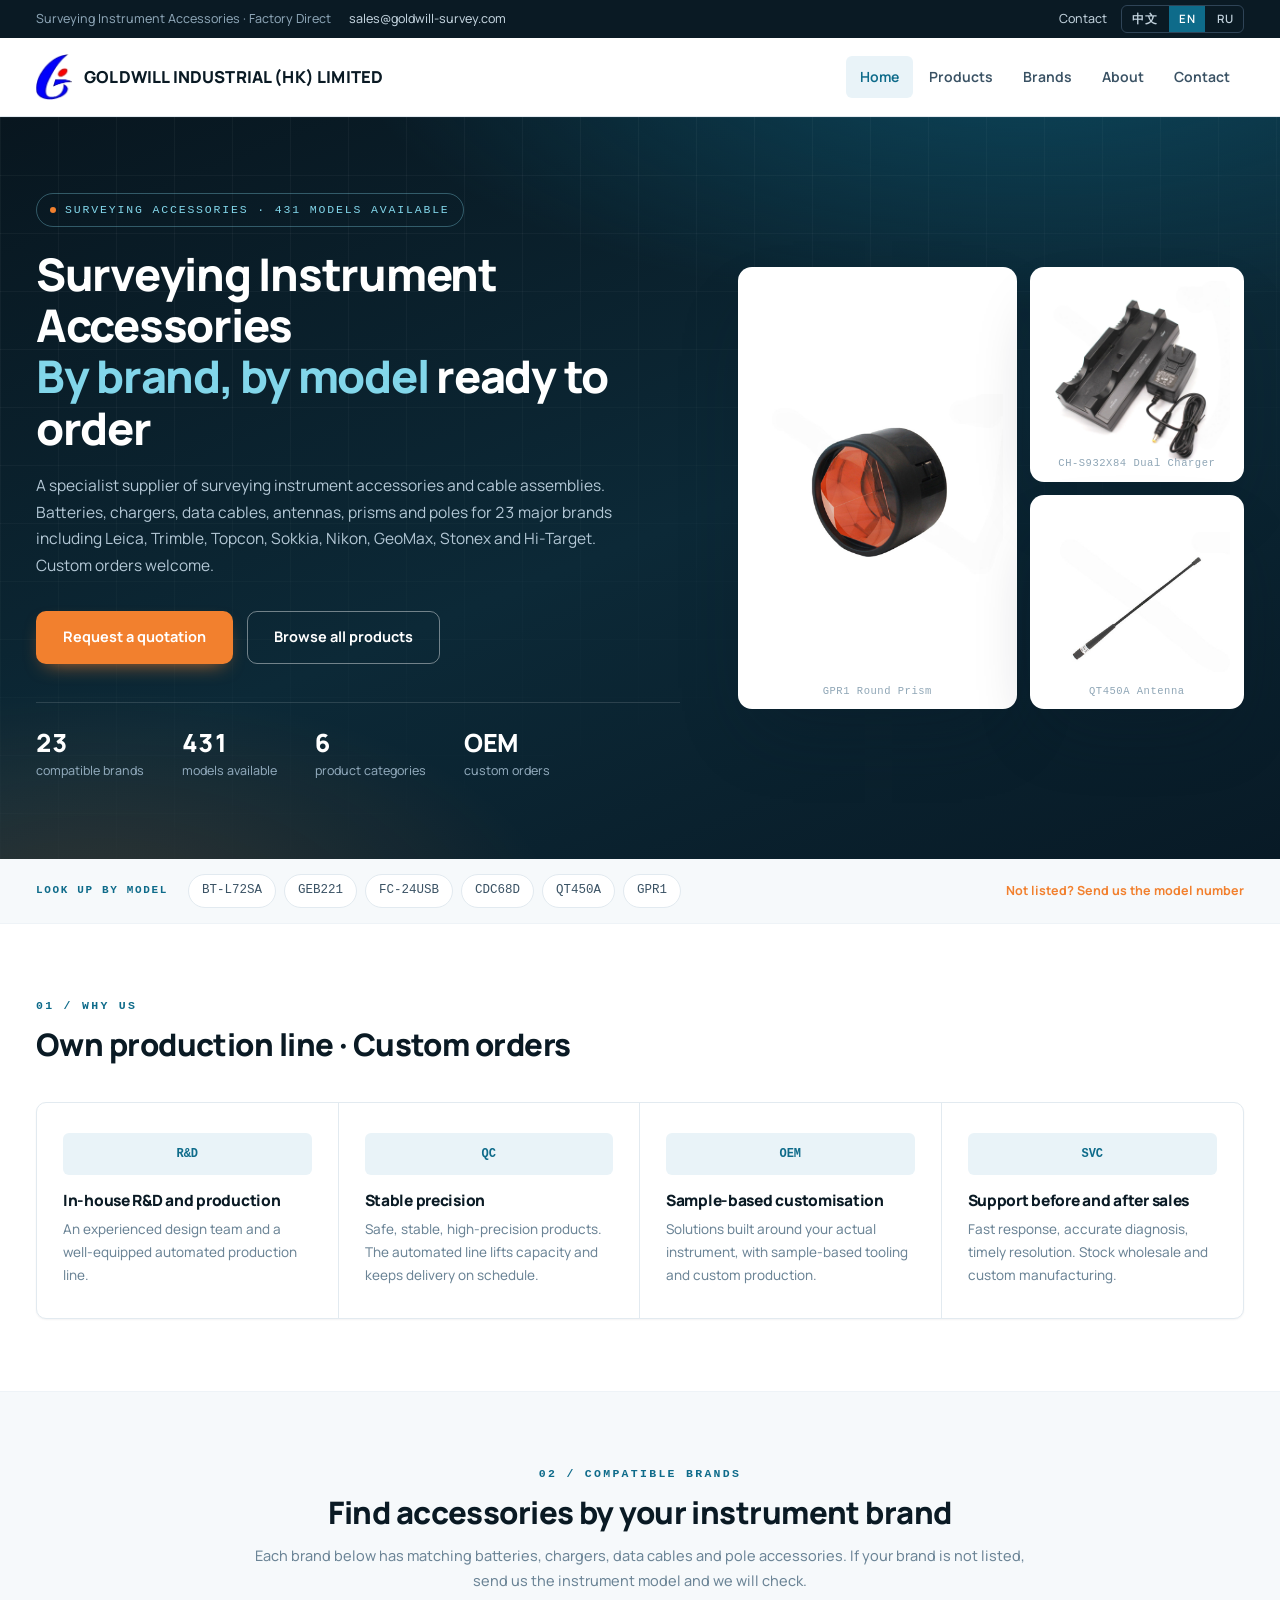
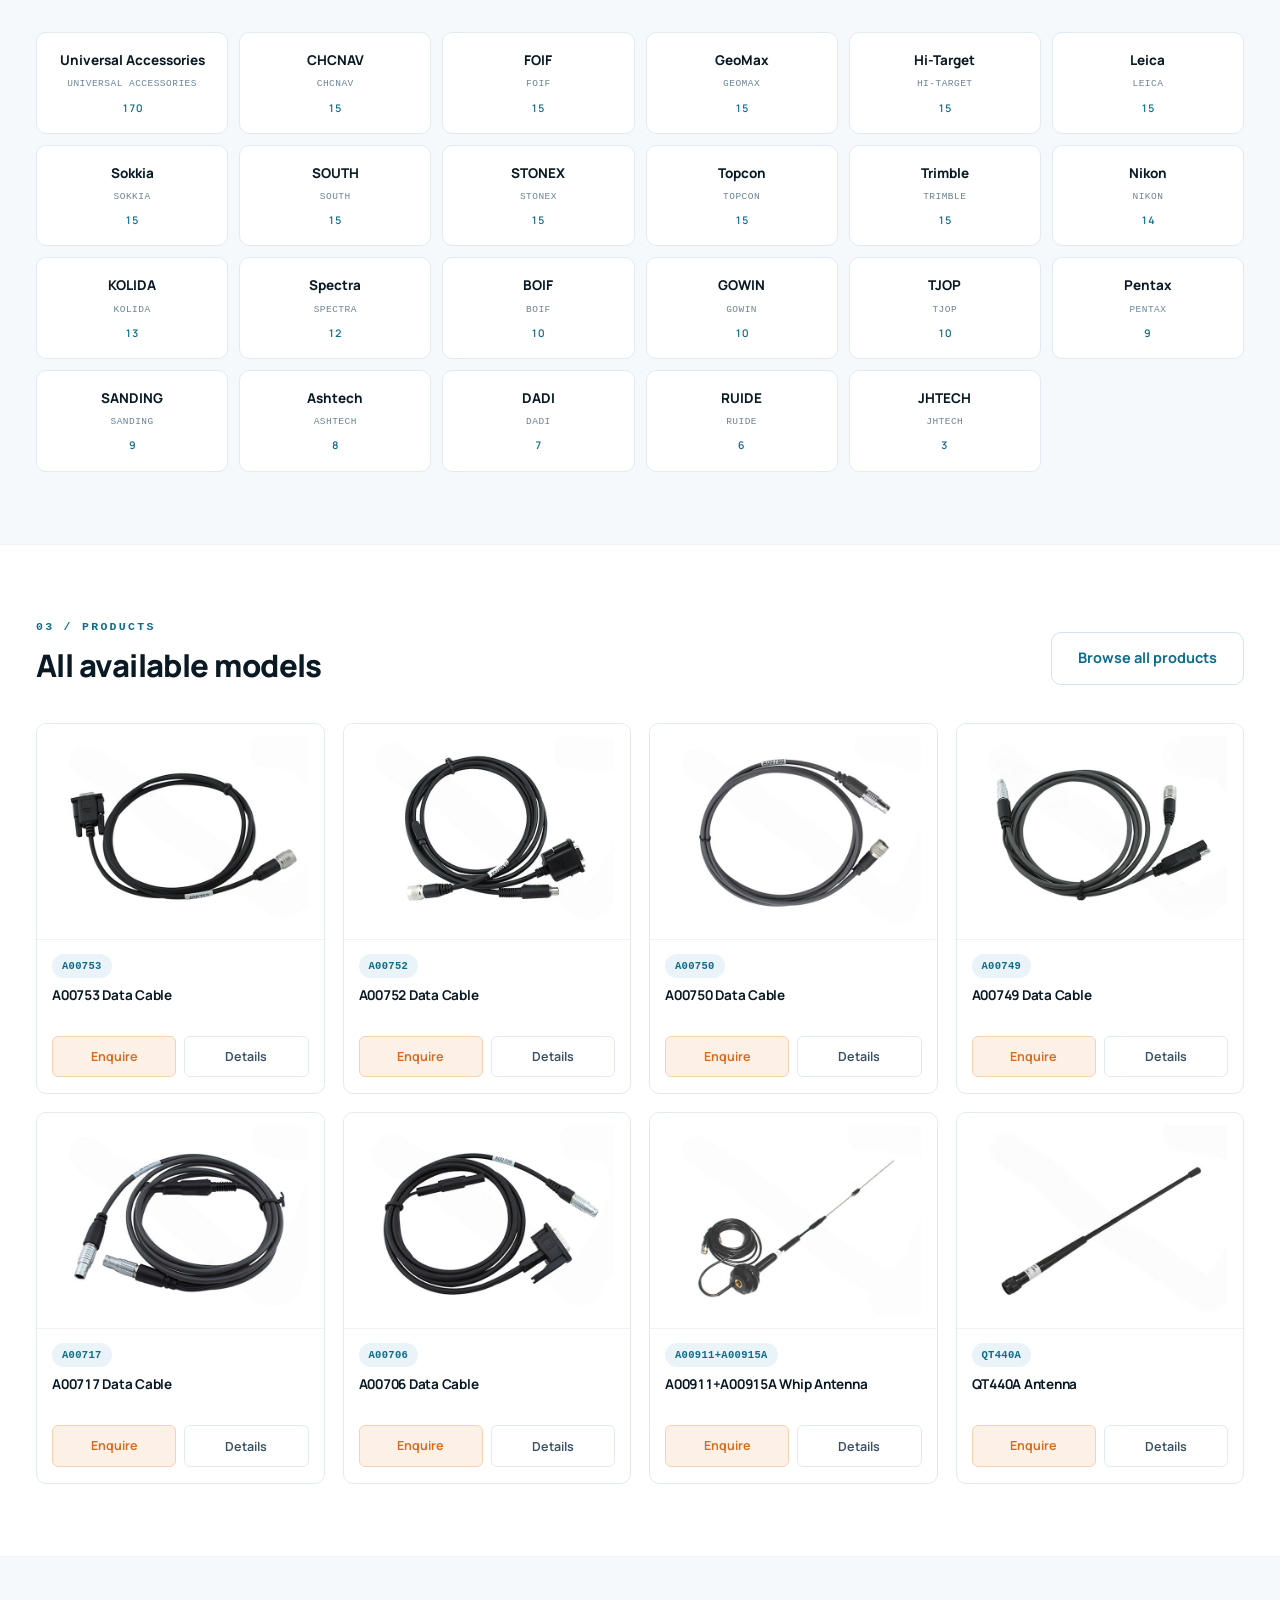
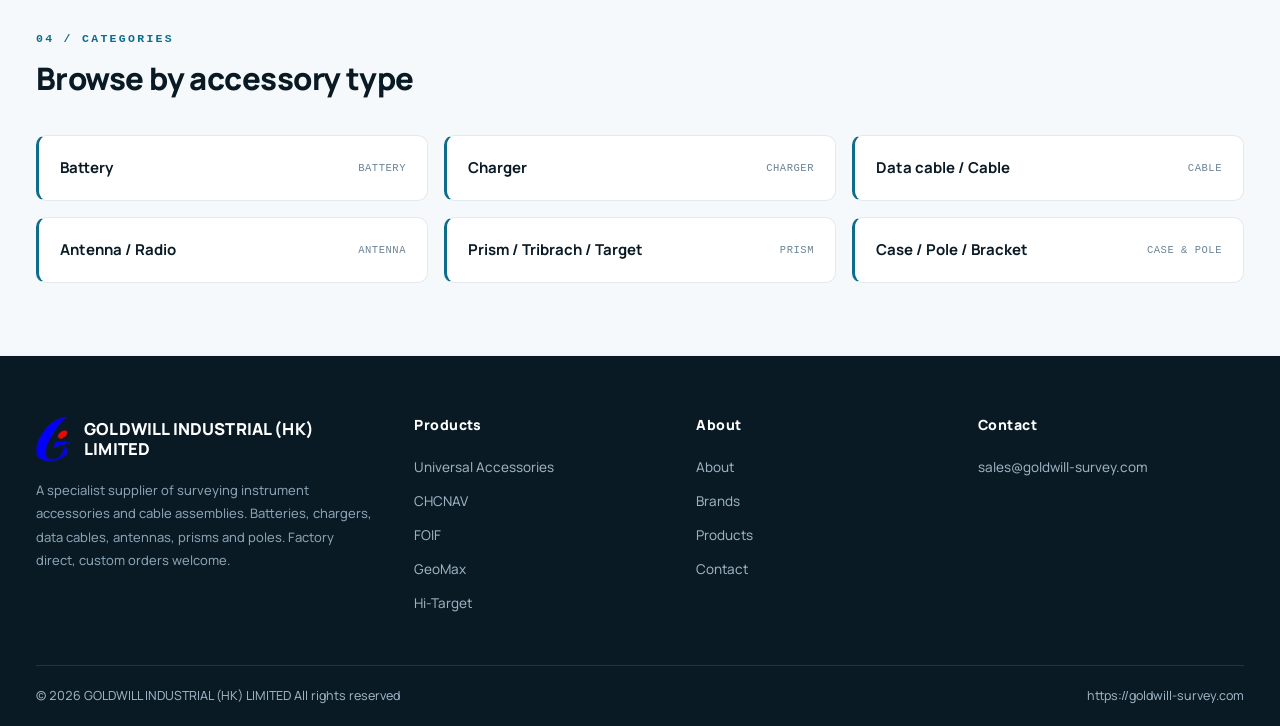
==== commit 1a7d2813: "Rebuild storefront: product photography, card grid, quick-view and multilingual pages (453 files)" ====
--- a/en/index.html
+++ b/en/index.html
@@ -1,4 +1,4 @@
-<!DOCTYPE html><html lang="en" dir="ltr"><head><meta charset="UTF-8"><meta name="viewport" content="width=device-width,initial-scale=1"><title>Surveying Instrument Accessories — Batteries, Chargers, Cables, Prisms</title><meta name="description" content="Batteries, chargers, data cables, antennas, prisms and poles for Leica, Trimble, Topcon, Sokkia, Nikon, GeoMax and 23 brands in total. Custom orders welcome."><link rel="alternate" hreflang="zh-CN" href="https://goldwill-survey.com/index.html"><link rel="alternate" hreflang="en" href="https://goldwill-survey.com/en/index.html"><link rel="alternate" hreflang="ru" href="https://goldwill-survey.com/ru/index.html"><link rel="canonical" href="https://goldwill-survey.com/en/index.html"><link rel="stylesheet" href="../assets/css/style.css"><meta property="og:type" content="website"><meta property="og:title" content="Surveying Instrument Accessories — Batteries, Chargers, Cables, Prisms"><meta property="og:description" content="Batteries, chargers, data cables, antennas, prisms and poles for Leica, Trimble, Topcon, Sokkia, Nikon, GeoMax and 23 brands in total. Custom orders welcome."></head><body><div class="topbar"><div class="wrap"><div class="tb-l"><span class="tag">Surveying Instrument Accessories · Factory Direct</span><span>sales@goldwill-survey.com</span></div><div class="tb-r"><span>Contact</span><span class="lang"><a href="../index.html">中文</a><a href="../en/index.html" class="on">EN</a><a href="../ru/index.html">RU</a></span></div></div></div><header class="head"><div class="wrap"><a class="logo" href="../en/index.html"><img class="mark" src="../assets/img/logo-mark.png" alt="GOLDWILL" width="76" height="97"><span class="txt"><b>GOLDWILL INDUSTRIAL (HK) LIMITED</b></span></a><nav class="nav" id="nav"><a href="../en/index.html" class="on">Home</a><a href="../en/products.html">Products</a><a href="../en/brands.html">Brands</a><a href="../en/about.html">About</a><a href="../en/contact.html">Contact</a></nav><button class="burger" id="burger" aria-label="menu">&#9776;</button></div></header><section class="hero"><div class="wrap"><div><span class="eyebrow"><i></i>Surveying accessories · 431 models available</span><h1>Surveying Instrument Accessories<br><em>By brand, by model</em> ready to order</h1><p class="lead">A specialist supplier of surveying instrument accessories and cable assemblies. Batteries, chargers, data cables, antennas, prisms and poles for 23 major brands including Leica, Trimble, Topcon, Sokkia, Nikon, GeoMax, Stonex and Hi-Target. Custom orders welcome.</p><div class="cta"><a class="btn btn-p" href="../en/contact.html">Request a quotation</a><a class="btn btn-s" href="../en/products.html">Browse all products</a></div><div class="nums"><div><b>23</b><span>compatible brands</span></div><div><b>431</b><span>models available</span></div><div><b>6</b><span>product categories</span></div><div><b>OEM</b><span>custom orders</span></div></div></div><aside class="spec-card"><h3>Look up by model</h3><p class="sub">Not sure which model? Send us your instrument brand and model and we will match it.</p><ul><li><span>Total Station Battery</span><code>BT-L72SA</code></li><li><span>GNSS Battery</span><code>GEB221</code></li><li><span>Data Cable</span><code>FC-24 USB</code></li><li><span>Dual Charger</span><code>CDC68D</code></li><li><span>GNSS Antenna</span><code>QT450A</code></li></ul><a class="more" href="../en/contact.html">Not listed? Send us the model number</a></aside></div></section><section class="sec"><div class="wrap"><div class="sec-head"><span class="no">01 / Why us</span><h2>Own production line · Custom orders</h2></div><div class="adv"><div><div class="ic">R&amp;D</div><h3>In-house R&amp;D and production</h3><p>An experienced design team and a well-equipped automated production line.</p></div><div><div class="ic">QC</div><h3>Stable precision</h3><p>Safe, stable, high-precision products. The automated line lifts capacity and keeps delivery on schedule.</p></div><div><div class="ic">OEM</div><h3>Sample-based customisation</h3><p>Solutions built around your actual instrument, with sample-based tooling and custom production.</p></div><div><div class="ic">SVC</div><h3>Support before and after sales</h3><p>Fast response, accurate diagnosis, timely resolution. Stock wholesale and custom manufacturing.</p></div></div></div></section><section class="sec soft"><div class="wrap"><div class="sec-head center"><span class="no">02 / Compatible brands</span><h2>Find accessories by your instrument brand</h2><p>Each brand below has matching batteries, chargers, data cables and pole accessories. If your brand is not listed, send us the instrument model and we will check.</p></div><div class="brands"><a href="../en/brands.html#universal-accessories"><b>Universal Accessories</b><span>UNIVERSAL ACCESSORIES</span><em>170</em></a><a href="../en/brands.html#chcnav"><b>CHCNAV</b><span>CHCNAV</span><em>15</em></a><a href="../en/brands.html#foif"><b>FOIF</b><span>FOIF</span><em>15</em></a><a href="../en/brands.html#geomax"><b>GeoMax</b><span>GEOMAX</span><em>15</em></a><a href="../en/brands.html#hi-target"><b>Hi-Target</b><span>HI-TARGET</span><em>15</em></a><a href="../en/brands.html#leica"><b>Leica</b><span>LEICA</span><em>15</em></a><a href="../en/brands.html#sokkia"><b>Sokkia</b><span>SOKKIA</span><em>15</em></a><a href="../en/brands.html#south"><b>SOUTH</b><span>SOUTH</span><em>15</em></a><a href="../en/brands.html#stonex"><b>STONEX</b><span>STONEX</span><em>15</em></a><a href="../en/brands.html#topcon"><b>Topcon</b><span>TOPCON</span><em>15</em></a><a href="../en/brands.html#trimble"><b>Trimble</b><span>TRIMBLE</span><em>15</em></a><a href="../en/brands.html#nikon"><b>Nikon</b><span>NIKON</span><em>14</em></a><a href="../en/brands.html#kolida"><b>KOLIDA</b><span>KOLIDA</span><em>13</em></a><a href="../en/brands.html#spectra"><b>Spectra</b><span>SPECTRA</span><em>12</em></a><a href="../en/brands.html#boif"><b>BOIF</b><span>BOIF</span><em>10</em></a><a href="../en/brands.html#gowin"><b>GOWIN</b><span>GOWIN</span><em>10</em></a><a href="../en/brands.html#tjop"><b>TJOP</b><span>TJOP</span><em>10</em></a><a href="../en/brands.html#pentax"><b>Pentax</b><span>PENTAX</span><em>9</em></a><a href="../en/brands.html#sanding"><b>SANDING</b><span>SANDING</span><em>9</em></a><a href="../en/brands.html#ashtech"><b>Ashtech</b><span>ASHTECH</span><em>8</em></a><a href="../en/brands.html#dadi"><b>DADI</b><span>DADI</span><em>7</em></a><a href="../en/brands.html#ruide"><b>RUIDE</b><span>RUIDE</span><em>6</em></a><a href="../en/brands.html#jhtech"><b>JHTECH</b><span>JHTECH</span><em>3</em></a></div></div></section><section class="sec"><div class="wrap"><div class="sec-head row"><div><span class="no">03 / Products</span><h2>All available models</h2></div><a class="btn btn-o" href="../en/products.html">Browse all products</a></div><div class="pgrid"><article class="pcard" data-b="universal-accessories" data-k="2.5 m telescopic carbon fibre pole 2.5米伸缩碳纤杆 2.5"><div class="ph"><span class="ph-t">2.5</span></div><div class="bd"><span class="mdl">2.5</span><h4>2.5 m Telescopic Carbon Fibre Pole</h4><div class="act"><a class="pri" href="../en/contact.html">Enquire</a><a href="../en/contact.html">Details</a></div></div></article><article class="pcard" data-b="universal-accessories" data-k="2 m 2-section carbon fibre pole 2.5米伸缩碳纤杆 2"><div class="ph"><span class="ph-t">2</span></div><div class="bd"><span class="mdl">2</span><h4>2 m 2-section Carbon Fibre Pole</h4><div class="act"><a class="pri" href="../en/contact.html">Enquire</a><a href="../en/contact.html">Details</a></div></div></article><article class="pcard" data-b="universal-accessories" data-k="a00753 data cable gps数据线 a00753"><div class="ph"><span class="ph-t">A00753</span></div><div class="bd"><span class="mdl">A00753</span><h4>A00753 Data Cable</h4><div class="act"><a class="pri" href="../en/contact.html">Enquire</a><a href="../en/contact.html">Details</a></div></div></article><article class="pcard" data-b="universal-accessories" data-k="a00752 data cable gps数据线 a00752"><div class="ph"><span class="ph-t">A00752</span></div><div class="bd"><span class="mdl">A00752</span><h4>A00752 Data Cable</h4><div class="act"><a class="pri" href="../en/contact.html">Enquire</a><a href="../en/contact.html">Details</a></div></div></article><article class="pcard" data-b="universal-accessories" data-k="a00750 data cable gps数据线 a00750"><div class="ph"><span class="ph-t">A00750</span></div><div class="bd"><span class="mdl">A00750</span><h4>A00750 Data Cable</h4><div class="act"><a class="pri" href="../en/contact.html">Enquire</a><a href="../en/contact.html">Details</a></div></div></article><article class="pcard" data-b="universal-accessories" data-k="a00749 data cable gps数据线 a00749"><div class="ph"><span class="ph-t">A00749</span></div><div class="bd"><span class="mdl">A00749</span><h4>A00749 Data Cable</h4><div class="act"><a class="pri" href="../en/contact.html">Enquire</a><a href="../en/contact.html">Details</a></div></div></article><article class="pcard" data-b="universal-accessories" data-k="a00717 data cable gps数据线 a00717"><div class="ph"><span class="ph-t">A00717</span></div><div class="bd"><span class="mdl">A00717</span><h4>A00717 Data Cable</h4><div class="act"><a class="pri" href="../en/contact.html">Enquire</a><a href="../en/contact.html">Details</a></div></div></article><article class="pcard" data-b="universal-accessories" data-k="a00706 data cable gps数据线 a00706"><div class="ph"><span class="ph-t">A00706</span></div><div class="bd"><span class="mdl">A00706</span><h4>A00706 Data Cable</h4><div class="act"><a class="pri" href="../en/contact.html">Enquire</a><a href="../en/contact.html">Details</a></div></div></article></div></div></section><section class="sec soft"><div class="wrap"><div class="sec-head"><span class="no">04 / Categories</span><h2>Browse by accessory type</h2></div><div class="cats"><a href="../en/products.html"><b>Battery</b><span>BATTERY</span></a><a href="../en/products.html"><b>Charger</b><span>CHARGER</span></a><a href="../en/products.html"><b>Data cable / Cable</b><span>CABLE</span></a><a href="../en/products.html"><b>Antenna / Radio</b><span>ANTENNA</span></a><a href="../en/products.html"><b>Prism / Tribrach / Target</b><span>PRISM</span></a><a href="../en/products.html"><b>Case / Pole / Bracket</b><span>CASE &amp; POLE</span></a></div></div></section><footer class="foot"><div class="wrap"><div class="cols"><div><a class="logo" href="../en/index.html"><img class="mark" src="../assets/img/logo-mark.png" alt="GOLDWILL" width="76" height="97"><span class="txt"><b>GOLDWILL INDUSTRIAL (HK) LIMITED</b></span></a><p class="desc">A specialist supplier of surveying instrument accessories and cable assemblies. Batteries, chargers, data cables, antennas, prisms and poles. Factory direct, custom orders welcome.</p></div><div><h4>Products</h4><ul><li><a href="../en/products.html#universal-accessories">Universal Accessories</a></li><li><a href="../en/products.html#chcnav">CHCNAV</a></li><li><a href="../en/products.html#foif">FOIF</a></li><li><a href="../en/products.html#geomax">GeoMax</a></li><li><a href="../en/products.html#hi-target">Hi-Target</a></li></ul></div><div><h4>About</h4><ul><li><a href="../en/about.html">About</a></li><li><a href="../en/brands.html">Brands</a></li><li><a href="../en/products.html">Products</a></li><li><a href="../en/contact.html">Contact</a></li></ul></div><div><h4>Contact</h4><ul><li>sales@goldwill-survey.com</li></ul></div></div><div class="bottom"><span>&copy; 2026 GOLDWILL INDUSTRIAL (HK) LIMITED&nbsp;All rights reserved</span><span>https://goldwill-survey.com</span></div></div></footer><script>
+<!DOCTYPE html><html lang="en" dir="ltr"><head><meta charset="UTF-8"><meta name="viewport" content="width=device-width,initial-scale=1"><title>Surveying Instrument Accessories — Batteries, Chargers, Cables, Prisms</title><meta name="description" content="Batteries, chargers, data cables, antennas, prisms and poles for Leica, Trimble, Topcon, Sokkia, Nikon, GeoMax and 23 brands in total. Custom orders welcome."><link rel="alternate" hreflang="zh-CN" href="https://goldwill-survey.com/index.html"><link rel="alternate" hreflang="en" href="https://goldwill-survey.com/en/index.html"><link rel="alternate" hreflang="ru" href="https://goldwill-survey.com/ru/index.html"><link rel="canonical" href="https://goldwill-survey.com/en/index.html"><link rel="stylesheet" href="../assets/css/style.css"><meta name="theme-color" content="#0a1a24"><meta property="og:site_name" content="GOLDWILL"><meta property="og:type" content="website"><meta property="og:title" content="Surveying Instrument Accessories — Batteries, Chargers, Cables, Prisms"><meta property="og:description" content="Batteries, chargers, data cables, antennas, prisms and poles for Leica, Trimble, Topcon, Sokkia, Nikon, GeoMax and 23 brands in total. Custom orders welcome."><meta property="og:image" content="https://goldwill-survey.com/assets/img/products/1591298.jpg"><meta property="og:image:width" content="800"><meta property="og:image:height" content="600"><meta name="twitter:card" content="summary_large_image"></head><body><div class="topbar"><div class="wrap"><div class="tb-l"><span class="tag">Surveying Instrument Accessories · Factory Direct</span><span>sales@goldwill-survey.com</span></div><div class="tb-r"><span>Contact</span><span class="lang"><a href="../index.html">中文</a><a href="../en/index.html" class="on">EN</a><a href="../ru/index.html">RU</a></span></div></div></div><header class="head"><div class="wrap"><a class="logo" href="../en/index.html"><img class="mark" src="../assets/img/logo-mark.png" alt="GOLDWILL" width="76" height="97"><span class="txt"><b>GOLDWILL INDUSTRIAL (HK) LIMITED</b></span></a><nav class="nav" id="nav"><a href="../en/index.html" class="on">Home</a><a href="../en/products.html">Products</a><a href="../en/brands.html">Brands</a><a href="../en/about.html">About</a><a href="../en/contact.html">Contact</a></nav><button class="burger" id="burger" aria-label="menu">&#9776;</button></div></header><section class="hero"><div class="wrap"><div><span class="eyebrow"><i></i>Surveying accessories · 431 models available</span><h1>Surveying Instrument Accessories<br><em>By brand, by model</em> ready to order</h1><p class="lead">A specialist supplier of surveying instrument accessories and cable assemblies. Batteries, chargers, data cables, antennas, prisms and poles for 23 major brands including Leica, Trimble, Topcon, Sokkia, Nikon, GeoMax, Stonex and Hi-Target. Custom orders welcome.</p><div class="cta"><a class="btn btn-p" href="../en/contact.html">Request a quotation</a><a class="btn btn-s" href="../en/products.html">Browse all products</a></div><div class="nums"><div><b>23</b><span>compatible brands</span></div><div><b>431</b><span>models available</span></div><div><b>6</b><span>product categories</span></div><div><b>OEM</b><span>custom orders</span></div></div></div><div class="mosaic"><div class="t"><img src="../assets/img/products/1591298.jpg" alt="GPR1 Round Prism" width="800" height="600" loading="eager" decoding="async"><span class="cap">GPR1 Round Prism</span></div><div class="t"><img src="../assets/img/products/1301864.jpg" alt="CH-S932X84 Dual Charger" width="800" height="800" loading="eager" decoding="async"><span class="cap">CH-S932X84 Dual Charger</span></div><div class="t"><img src="../assets/img/products/1301887.jpg" alt="QT450A Antenna" width="600" height="450" loading="eager" decoding="async"><span class="cap">QT450A Antenna</span></div></div></div></section><div class="lookbar"><div class="wrap"><span class="k">Look up by model</span><ul><li><a href="../en/contact.html?m=BT-L72SA"><code>BT-L72SA</code></a></li><li><a href="../en/contact.html?m=GEB221"><code>GEB221</code></a></li><li><a href="../en/contact.html?m=FC-24USB"><code>FC-24USB</code></a></li><li><a href="../en/contact.html?m=CDC68D"><code>CDC68D</code></a></li><li><a href="../en/contact.html?m=QT450A"><code>QT450A</code></a></li><li><a href="../en/contact.html?m=GPR1"><code>GPR1</code></a></li></ul><a class="more" href="../en/contact.html">Not listed? Send us the model number</a></div></div><section class="sec"><div class="wrap"><div class="sec-head"><span class="no">01 / Why us</span><h2>Own production line · Custom orders</h2></div><div class="adv"><div><div class="ic">R&amp;D</div><h3>In-house R&amp;D and production</h3><p>An experienced design team and a well-equipped automated production line.</p></div><div><div class="ic">QC</div><h3>Stable precision</h3><p>Safe, stable, high-precision products. The automated line lifts capacity and keeps delivery on schedule.</p></div><div><div class="ic">OEM</div><h3>Sample-based customisation</h3><p>Solutions built around your actual instrument, with sample-based tooling and custom production.</p></div><div><div class="ic">SVC</div><h3>Support before and after sales</h3><p>Fast response, accurate diagnosis, timely resolution. Stock wholesale and custom manufacturing.</p></div></div></div></section><section class="sec soft"><div class="wrap"><div class="sec-head center"><span class="no">02 / Compatible brands</span><h2>Find accessories by your instrument brand</h2><p>Each brand below has matching batteries, chargers, data cables and pole accessories. If your brand is not listed, send us the instrument model and we will check.</p></div><div class="brands"><a href="../en/brands.html#universal-accessories"><b>Universal Accessories</b><span>UNIVERSAL ACCESSORIES</span><em>170</em></a><a href="../en/brands.html#chcnav"><b>CHCNAV</b><span>CHCNAV</span><em>15</em></a><a href="../en/brands.html#foif"><b>FOIF</b><span>FOIF</span><em>15</em></a><a href="../en/brands.html#geomax"><b>GeoMax</b><span>GEOMAX</span><em>15</em></a><a href="../en/brands.html#hi-target"><b>Hi-Target</b><span>HI-TARGET</span><em>15</em></a><a href="../en/brands.html#leica"><b>Leica</b><span>LEICA</span><em>15</em></a><a href="../en/brands.html#sokkia"><b>Sokkia</b><span>SOKKIA</span><em>15</em></a><a href="../en/brands.html#south"><b>SOUTH</b><span>SOUTH</span><em>15</em></a><a href="../en/brands.html#stonex"><b>STONEX</b><span>STONEX</span><em>15</em></a><a href="../en/brands.html#topcon"><b>Topcon</b><span>TOPCON</span><em>15</em></a><a href="../en/brands.html#trimble"><b>Trimble</b><span>TRIMBLE</span><em>15</em></a><a href="../en/brands.html#nikon"><b>Nikon</b><span>NIKON</span><em>14</em></a><a href="../en/brands.html#kolida"><b>KOLIDA</b><span>KOLIDA</span><em>13</em></a><a href="../en/brands.html#spectra"><b>Spectra</b><span>SPECTRA</span><em>12</em></a><a href="../en/brands.html#boif"><b>BOIF</b><span>BOIF</span><em>10</em></a><a href="../en/brands.html#gowin"><b>GOWIN</b><span>GOWIN</span><em>10</em></a><a href="../en/brands.html#tjop"><b>TJOP</b><span>TJOP</span><em>10</em></a><a href="../en/brands.html#pentax"><b>Pentax</b><span>PENTAX</span><em>9</em></a><a href="../en/brands.html#sanding"><b>SANDING</b><span>SANDING</span><em>9</em></a><a href="../en/brands.html#ashtech"><b>Ashtech</b><span>ASHTECH</span><em>8</em></a><a href="../en/brands.html#dadi"><b>DADI</b><span>DADI</span><em>7</em></a><a href="../en/brands.html#ruide"><b>RUIDE</b><span>RUIDE</span><em>6</em></a><a href="../en/brands.html#jhtech"><b>JHTECH</b><span>JHTECH</span><em>3</em></a></div></div></section><section class="sec"><div class="wrap"><div class="sec-head row"><div><span class="no">03 / Products</span><h2>All available models</h2></div><a class="btn btn-o" href="../en/products.html">Browse all products</a></div><div class="pgrid"><article class="pcard" data-b="universal-accessories" data-k="a00753 data cable gps数据线 a00753"><button class="ph" type="button" data-lb-open data-src="../assets/img/products/1302201.jpg" data-name="A00753 Data Cable" data-mdl="A00753" data-br="Universal Accessories" data-href="../en/contact.html?m=A00753&amp;n=A00753%20Data%20Cable"><img src="../assets/img/products/1302201.jpg" alt="A00753 Data Cable" width="600" height="450" loading="eager" decoding="async"><span class="qv" aria-hidden="true">&#9906;</span><span class="sr">View larger photo</span></button><div class="bd"><span class="mdl">A00753</span><h4>A00753 Data Cable</h4><div class="act"><a class="pri" href="../en/contact.html?m=A00753&amp;n=A00753%20Data%20Cable">Enquire</a><button type="button" data-lb-open>Details</button></div></div></article><article class="pcard" data-b="universal-accessories" data-k="a00752 data cable gps数据线 a00752"><button class="ph" type="button" data-lb-open data-src="../assets/img/products/1302202.jpg" data-name="A00752 Data Cable" data-mdl="A00752" data-br="Universal Accessories" data-href="../en/contact.html?m=A00752&amp;n=A00752%20Data%20Cable"><img src="../assets/img/products/1302202.jpg" alt="A00752 Data Cable" width="600" height="450" loading="eager" decoding="async"><span class="qv" aria-hidden="true">&#9906;</span><span class="sr">View larger photo</span></button><div class="bd"><span class="mdl">A00752</span><h4>A00752 Data Cable</h4><div class="act"><a class="pri" href="../en/contact.html?m=A00752&amp;n=A00752%20Data%20Cable">Enquire</a><button type="button" data-lb-open>Details</button></div></div></article><article class="pcard" data-b="universal-accessories" data-k="a00750 data cable gps数据线 a00750"><button class="ph" type="button" data-lb-open data-src="../assets/img/products/1302203.jpg" data-name="A00750 Data Cable" data-mdl="A00750" data-br="Universal Accessories" data-href="../en/contact.html?m=A00750&amp;n=A00750%20Data%20Cable"><img src="../assets/img/products/1302203.jpg" alt="A00750 Data Cable" width="600" height="450" loading="eager" decoding="async"><span class="qv" aria-hidden="true">&#9906;</span><span class="sr">View larger photo</span></button><div class="bd"><span class="mdl">A00750</span><h4>A00750 Data Cable</h4><div class="act"><a class="pri" href="../en/contact.html?m=A00750&amp;n=A00750%20Data%20Cable">Enquire</a><button type="button" data-lb-open>Details</button></div></div></article><article class="pcard" data-b="universal-accessories" data-k="a00749 data cable gps数据线 a00749"><button class="ph" type="button" data-lb-open data-src="../assets/img/products/1302204.jpg" data-name="A00749 Data Cable" data-mdl="A00749" data-br="Universal Accessories" data-href="../en/contact.html?m=A00749&amp;n=A00749%20Data%20Cable"><img src="../assets/img/products/1302204.jpg" alt="A00749 Data Cable" width="600" height="450" loading="eager" decoding="async"><span class="qv" aria-hidden="true">&#9906;</span><span class="sr">View larger photo</span></button><div class="bd"><span class="mdl">A00749</span><h4>A00749 Data Cable</h4><div class="act"><a class="pri" href="../en/contact.html?m=A00749&amp;n=A00749%20Data%20Cable">Enquire</a><button type="button" data-lb-open>Details</button></div></div></article><article class="pcard" data-b="universal-accessories" data-k="a00717 data cable gps数据线 a00717"><button class="ph" type="button" data-lb-open data-src="../assets/img/products/1302205.jpg" data-name="A00717 Data Cable" data-mdl="A00717" data-br="Universal Accessories" data-href="../en/contact.html?m=A00717&amp;n=A00717%20Data%20Cable"><img src="../assets/img/products/1302205.jpg" alt="A00717 Data Cable" width="600" height="450" loading="lazy" decoding="async"><span class="qv" aria-hidden="true">&#9906;</span><span class="sr">View larger photo</span></button><div class="bd"><span class="mdl">A00717</span><h4>A00717 Data Cable</h4><div class="act"><a class="pri" href="../en/contact.html?m=A00717&amp;n=A00717%20Data%20Cable">Enquire</a><button type="button" data-lb-open>Details</button></div></div></article><article class="pcard" data-b="universal-accessories" data-k="a00706 data cable gps数据线 a00706"><button class="ph" type="button" data-lb-open data-src="../assets/img/products/1302206.jpg" data-name="A00706 Data Cable" data-mdl="A00706" data-br="Universal Accessories" data-href="../en/contact.html?m=A00706&amp;n=A00706%20Data%20Cable"><img src="../assets/img/products/1302206.jpg" alt="A00706 Data Cable" width="600" height="450" loading="lazy" decoding="async"><span class="qv" aria-hidden="true">&#9906;</span><span class="sr">View larger photo</span></button><div class="bd"><span class="mdl">A00706</span><h4>A00706 Data Cable</h4><div class="act"><a class="pri" href="../en/contact.html?m=A00706&amp;n=A00706%20Data%20Cable">Enquire</a><button type="button" data-lb-open>Details</button></div></div></article><article class="pcard" data-b="universal-accessories" data-k="a00911+a00915a whip antenna gps数据线 a00911+a00915a"><button class="ph" type="button" data-lb-open data-src="../assets/img/products/1302207.jpg" data-name="A00911+A00915A Whip Antenna" data-mdl="A00911+A00915A" data-br="Universal Accessories" data-href="../en/contact.html?m=A00911%2BA00915A&amp;n=A00911%2BA00915A%20Whip%20Antenna"><img src="../assets/img/products/1302207.jpg" alt="A00911+A00915A Whip Antenna" width="600" height="450" loading="lazy" decoding="async"><span class="qv" aria-hidden="true">&#9906;</span><span class="sr">View larger photo</span></button><div class="bd"><span class="mdl">A00911+A00915A</span><h4>A00911+A00915A Whip Antenna</h4><div class="act"><a class="pri" href="../en/contact.html?m=A00911%2BA00915A&amp;n=A00911%2BA00915A%20Whip%20Antenna">Enquire</a><button type="button" data-lb-open>Details</button></div></div></article><article class="pcard" data-b="universal-accessories" data-k="qt440a antenna gps数据线 qt440a"><button class="ph" type="button" data-lb-open data-src="../assets/img/products/1302208.jpg" data-name="QT440A Antenna" data-mdl="QT440A" data-br="Universal Accessories" data-href="../en/contact.html?m=QT440A&amp;n=QT440A%20Antenna"><img src="../assets/img/products/1302208.jpg" alt="QT440A Antenna" width="600" height="450" loading="lazy" decoding="async"><span class="qv" aria-hidden="true">&#9906;</span><span class="sr">View larger photo</span></button><div class="bd"><span class="mdl">QT440A</span><h4>QT440A Antenna</h4><div class="act"><a class="pri" href="../en/contact.html?m=QT440A&amp;n=QT440A%20Antenna">Enquire</a><button type="button" data-lb-open>Details</button></div></div></article></div></div></section><section class="sec soft"><div class="wrap"><div class="sec-head"><span class="no">04 / Categories</span><h2>Browse by accessory type</h2></div><div class="cats"><a href="../en/products.html"><b>Battery</b><span>BATTERY</span></a><a href="../en/products.html"><b>Charger</b><span>CHARGER</span></a><a href="../en/products.html"><b>Data cable / Cable</b><span>CABLE</span></a><a href="../en/products.html"><b>Antenna / Radio</b><span>ANTENNA</span></a><a href="../en/products.html"><b>Prism / Tribrach / Target</b><span>PRISM</span></a><a href="../en/products.html"><b>Case / Pole / Bracket</b><span>CASE &amp; POLE</span></a></div></div></section><footer class="foot"><div class="wrap"><div class="cols"><div><a class="logo" href="../en/index.html"><img class="mark" src="../assets/img/logo-mark.png" alt="GOLDWILL" width="76" height="97"><span class="txt"><b>GOLDWILL INDUSTRIAL (HK) LIMITED</b></span></a><p class="desc">A specialist supplier of surveying instrument accessories and cable assemblies. Batteries, chargers, data cables, antennas, prisms and poles. Factory direct, custom orders welcome.</p></div><div><h4>Products</h4><ul><li><a href="../en/products.html#universal-accessories">Universal Accessories</a></li><li><a href="../en/products.html#chcnav">CHCNAV</a></li><li><a href="../en/products.html#foif">FOIF</a></li><li><a href="../en/products.html#geomax">GeoMax</a></li><li><a href="../en/products.html#hi-target">Hi-Target</a></li></ul></div><div><h4>About</h4><ul><li><a href="../en/about.html">About</a></li><li><a href="../en/brands.html">Brands</a></li><li><a href="../en/products.html">Products</a></li><li><a href="../en/contact.html">Contact</a></li></ul></div><div><h4>Contact</h4><ul><li>sales@goldwill-survey.com</li></ul></div></div><div class="bottom"><span>&copy; 2026 GOLDWILL INDUSTRIAL (HK) LIMITED&nbsp;All rights reserved</span><span>https://goldwill-survey.com</span></div></div></footer><div class="lb" id="lb" hidden role="dialog" aria-modal="true" aria-label="Details"><button class="lb-x" type="button" data-lb="close" aria-label="Close">&times;</button><button class="lb-pv" type="button" data-lb="prev" aria-label="Previous">&#8249;</button><button class="lb-nx" type="button" data-lb="next" aria-label="Next">&#8250;</button><figure><div class="shot"><img id="lb-img" alt=""></div><figcaption><span class="mdl" id="lb-mdl"></span><h4 id="lb-name"></h4><p class="br" id="lb-br"></p><span class="idx" id="lb-idx"></span><div class="cta"><a class="btn btn-p" id="lb-go" href="../en/contact.html">Enquire</a></div></figcaption></figure></div><script>
 (function(){var b=document.getElementById('burger');
 if(b)b.addEventListener('click',function(){document.getElementById('nav').classList.toggle('open');});
 var q=document.getElementById('q');if(!q)return;
@@ -26,4 +26,37 @@
 var h=document.querySelector('h1'),sub=(h?h.textContent:'Enquiry')+(lines[0]?' - '+lines[0]:'');
 location.href='mailto:'+fm.getAttribute('data-mail')+'?subject='+encodeURIComponent(sub)+
 '&body='+encodeURIComponent(lines.join('\n'));});
+/* ---- quick view: one dialog reused by every card on the page ---- */
+(function(){var lb=document.getElementById('lb');if(!lb)return;
+var img=document.getElementById('lb-img'),nm=document.getElementById('lb-name'),
+md=document.getElementById('lb-mdl'),br=document.getElementById('lb-br'),
+ix=document.getElementById('lb-idx'),go=document.getElementById('lb-go'),pos=0;
+function vis(){return [].slice.call(document.querySelectorAll('.pcard')).
+filter(function(c){return !c.classList.contains('hide')});}
+function open(i){var cs=vis();if(!cs.length)return;pos=(i+cs.length)%cs.length;
+var b=cs[pos].querySelector('.ph');if(!b)return;
+img.src=b.getAttribute('data-src');img.alt=b.getAttribute('data-name')||'';
+var m=b.getAttribute('data-mdl');md.textContent=m||'';md.style.display=m?'':'none';
+nm.textContent=b.getAttribute('data-name')||'';
+br.textContent=b.getAttribute('data-br')||'';
+ix.textContent=(pos+1)+' / '+cs.length;
+go.href=b.getAttribute('data-href')||'#';
+lb.hidden=false;document.documentElement.style.overflow='hidden';}
+function close(){lb.hidden=true;img.removeAttribute('src');
+document.documentElement.style.overflow='';}
+document.addEventListener('click',function(e){
+var el=e.target&&e.target.closest?e.target.closest('[data-lb-open]'):null;
+if(!el)return;var c=el.closest('.pcard');if(!c)return;e.preventDefault();
+open(vis().indexOf(c));});
+lb.addEventListener('click',function(e){if(e.target===lb){close();return;}
+var d=e.target.getAttribute&&e.target.getAttribute('data-lb');
+if(d==='close')close();else if(d==='prev')open(pos-1);else if(d==='next')open(pos+1);});
+document.addEventListener('keydown',function(e){if(lb.hidden)return;
+if(e.key==='Escape')close();else if(e.key==='ArrowLeft')open(pos-1);
+else if(e.key==='ArrowRight')open(pos+1);});})();
+/* ---- enquiry form: carry over the model the visitor was looking at ---- */
+(function(){var s=location.search;if(!s)return;
+var p=new URLSearchParams(s),m=p.get('m'),n=p.get('n');
+if(m){var f=document.querySelector('input[name=model]');if(f&&!f.value)f.value=m;}
+if(n){var t=document.querySelector('textarea[name=note]');if(t&&!t.value)t.value=n;}})();
 </script></body></html>
--- a/assets/css/style.css
+++ b/assets/css/style.css
@@ -1,188 +1,310 @@
-/* rebuilt site - hand-written, no framework, no external requests */
-:root{--ink:#0c1a24;--ink2:#3d5566;--muted:#6f8496;--line:#e0e8ef;--line2:#eef3f7;
---bg:#fff;--soft:#f5f8fa;--brand:#0e6b8a;--branddk:#0a5069;--brandlt:#e8f3f7;
---accent:#f2802e;--accentdk:#d96a1c;
---sans:"PingFang SC","Microsoft YaHei","Hiragino Sans GB","Source Han Sans SC",system-ui,-apple-system,"Segoe UI",Roboto,sans-serif;
---mono:ui-monospace,"SFMono-Regular",Menlo,Consolas,"Courier New",monospace;--wrap:1240px;--r:4px}
+/* GOLDWILL - survey instrument accessories. Hand-written CSS. */
+@font-face{font-family:"Manrope";font-style:normal;font-weight:200 800;font-display:swap;
+src:url("../fonts/manrope-latin-var.woff2") format("woff2");
+unicode-range:U+0000-00FF,U+0131,U+0152-0153,U+02BB-02BC,U+02C6,U+02DA,U+02DC,U+0304,U+0308,U+0329,U+2000-206F,U+20AC,U+2122,U+2191,U+2193,U+2212,U+2215,U+FEFF,U+FFFD}
+@font-face{font-family:"Manrope";font-style:normal;font-weight:200 800;font-display:swap;
+src:url("../fonts/manrope-latin-ext-var.woff2") format("woff2");
+unicode-range:U+0100-02AF,U+1E00-1E9F,U+1EF2-1EFF,U+2020,U+20A0-20AB,U+20AD-20C0,U+2113,U+2C60-2C7F,U+A720-A7FF}
+@font-face{font-family:"Manrope";font-style:normal;font-weight:200 800;font-display:swap;
+src:url("../fonts/manrope-cyr-var.woff2") format("woff2");
+unicode-range:U+0301,U+0400-045F,U+0490-0491,U+04B0-04B1,U+2116}
+:root{
+--ink:#0a1a24;--ink2:#3a5264;--muted:#6b8496;
+--line:#e2eaf0;--line2:#eef3f7;
+--bg:#fff;--soft:#f6f9fb;
+--brand:#0e6b8a;--branddk:#0a5069;--brandlt:#e9f3f8;--brandmd:#cfe4ee;
+--accent:#f2802e;--accentdk:#d96a1c;--accentlt:#fdf1e7;
+--sans:"Manrope","PingFang SC","Microsoft YaHei","Hiragino Sans GB","Noto Sans SC","Source Han Sans SC",system-ui,-apple-system,"Segoe UI",Roboto,sans-serif;
+--mono:"SFMono-Regular",ui-monospace,Menlo,Consolas,"Liberation Mono","Courier New",monospace;
+--wrap:1260px;
+--r:10px;--r-sm:6px;--r-pill:100px;
+--sh1:0 1px 2px rgba(10,26,36,.05);
+--sh2:0 18px 40px -16px rgba(10,26,36,.22);
+--sh3:0 34px 70px -20px rgba(10,26,36,.32);
+--ease:cubic-bezier(.2,.7,.3,1)}
 *,*::before,*::after{box-sizing:border-box}
-html{-webkit-text-size-adjust:100%;scroll-behavior:smooth}
+html{-webkit-text-size-adjust:100%;scroll-behavior:smooth;-webkit-tap-highlight-color:transparent}
 body{margin:0;background:var(--bg);color:var(--ink);font-family:var(--sans);
-font-size:15px;line-height:1.75;-webkit-font-smoothing:antialiased}
+font-size:15px;line-height:1.72;font-weight:450;-webkit-font-smoothing:antialiased;
+text-rendering:optimizeLegibility;font-variant-numeric:tabular-nums}
 img{max-width:100%;height:auto;display:block}
-a{color:inherit;text-decoration:none}
-h1,h2,h3,h4{margin:0;line-height:1.25;font-weight:800;letter-spacing:-.01em}
+a{color:inherit;text-decoration:none;transition:color .16s}
+h1,h2,h3,h4{margin:0;line-height:1.22;font-weight:800;letter-spacing:-.018em}
 p{margin:0}ul{margin:0;padding:0;list-style:none}
-.wrap{width:100%;max-width:var(--wrap);margin:0 auto;padding:0 24px}
+code{font-family:var(--mono);font-variant-numeric:tabular-nums}
+.wrap{width:100%;max-width:var(--wrap);margin:0 auto;padding:0 26px}
+.sr{position:absolute;width:1px;height:1px;overflow:hidden;clip:rect(0 0 0 0);white-space:nowrap}
 .skip{position:absolute;left:-9999px}
-.topbar{background:var(--ink);color:#c9d6e0;font-size:12.5px}
+/* ---------------------------------------------------------- top bar / head */
+.topbar{background:var(--ink);color:#c2d2dd;font-size:12.5px}
 .topbar .wrap{display:flex;align-items:center;justify-content:space-between;gap:16px;
 min-height:38px;flex-wrap:wrap}
 .topbar a:hover{color:#fff}
 .tb-l{display:flex;align-items:center;gap:18px;flex-wrap:wrap}
 .tb-r{display:flex;align-items:center;gap:14px}
-.topbar .tag{color:#8fa6b6}
-.lang{display:flex;gap:2px;border:1px solid #33485a;border-radius:var(--r);overflow:hidden}
-.lang a{padding:2px 9px;font-size:11.5px;letter-spacing:.04em}
+.topbar .tag{color:#8ba3b4}
+.lang{display:flex;gap:2px;border:1px solid #2f4457;border-radius:var(--r-sm);overflow:hidden}
+.lang a{padding:3px 10px;font-size:11.5px;font-weight:600;letter-spacing:.04em}
 .lang a.on{background:var(--brand);color:#fff}
-.head{background:#fff;border-bottom:1px solid var(--line);position:sticky;top:0;z-index:50}
-.head .wrap{display:flex;align-items:center;justify-content:space-between;gap:24px;min-height:76px}
-.logo{display:flex;align-items:center;gap:11px;flex-shrink:0}
+.head{background:rgba(255,255,255,.96);backdrop-filter:blur(10px);
+border-bottom:1px solid var(--line);position:sticky;top:0;z-index:50}
+.head .wrap{display:flex;align-items:center;justify-content:space-between;gap:24px;min-height:78px}
+.logo{display:flex;align-items:center;gap:12px;flex-shrink:0}
 .logo img.mark{display:block;height:46px;width:auto}
-.logo .txt b{display:block;font-size:16px;letter-spacing:.02em;line-height:1.25}
+.logo .txt b{display:block;font-size:16.5px;font-weight:800;letter-spacing:.01em;line-height:1.22}
 .nav{display:flex;align-items:center;gap:2px;flex-wrap:wrap}
-.nav a{padding:8px 13px;font-size:14px;font-weight:600;color:var(--ink2);border-radius:var(--r)}
+.nav a{padding:9px 14px;font-size:14px;font-weight:650;color:var(--ink2);border-radius:var(--r-sm)}
 .nav a:hover{color:var(--brand);background:var(--brandlt)}
-.nav a.on{color:var(--brand)}
-.burger{display:none;width:42px;height:42px;border:1px solid var(--line);background:#fff;
-border-radius:var(--r);cursor:pointer;font-size:18px;color:var(--ink)}
-.btn{display:inline-flex;align-items:center;justify-content:center;gap:8px;padding:13px 26px;
-border-radius:var(--r);font-weight:700;font-size:14.5px;border:1px solid transparent;
-cursor:pointer;transition:.18s;white-space:nowrap}
-.btn-p{background:var(--accent);color:#fff}.btn-p:hover{background:var(--accentdk)}
-.btn-s{background:transparent;color:#fff;border-color:rgba(255,255,255,.45)}
-.btn-s:hover{border-color:#fff;background:rgba(255,255,255,.1)}
-.btn-o{background:transparent;color:var(--brand);border-color:var(--brand)}
-.btn-o:hover{background:var(--brand);color:#fff}
+.nav a.on{color:var(--brand);background:var(--brandlt)}
+.burger{display:none;width:44px;height:44px;border:1px solid var(--line);background:#fff;
+border-radius:var(--r-sm);cursor:pointer;font-size:19px;color:var(--ink)}
+/* ------------------------------------------------------------------ buttons */
+.btn{display:inline-flex;align-items:center;justify-content:center;gap:9px;padding:13px 26px;
+border-radius:var(--r);font-family:inherit;font-weight:700;font-size:14.5px;
+border:1px solid transparent;cursor:pointer;transition:background .18s,color .18s,
+border-color .18s,box-shadow .18s,transform .18s;white-space:nowrap}
+.btn-p{background:var(--accent);color:#fff;box-shadow:0 8px 20px -10px rgba(242,128,46,.9)}
+.btn-p:hover{background:var(--accentdk);transform:translateY(-1px);
+box-shadow:0 12px 26px -10px rgba(242,128,46,.95)}
+.btn-s{background:transparent;color:#fff;border-color:rgba(255,255,255,.42)}
+.btn-s:hover{border-color:#fff;background:rgba(255,255,255,.12)}
+.btn-o{background:transparent;color:var(--brand);border-color:var(--brandmd)}
+.btn-o:hover{background:var(--brand);border-color:var(--brand);color:#fff}
+/* --------------------------------------------------------------- hero block */
 .hero{position:relative;background:
-radial-gradient(1100px 460px at 82% -10%,rgba(14,107,138,.5),transparent 62%),
-linear-gradient(158deg,#0a1a25 0%,#0d2a3a 52%,#0a1c28 100%);color:#fff;overflow:hidden}
-.hero::after{content:"";position:absolute;inset:0;
-background-image:linear-gradient(rgba(255,255,255,.045) 1px,transparent 1px),
-linear-gradient(90deg,rgba(255,255,255,.045) 1px,transparent 1px);
-background-size:56px 56px}
-.hero .wrap{position:relative;z-index:2;padding-top:74px;padding-bottom:74px;
-display:grid;grid-template-columns:1.15fr .85fr;gap:56px;align-items:center}
+radial-gradient(1100px 460px at 80% -12%,rgba(14,107,138,.55),transparent 62%),
+radial-gradient(760px 380px at 8% 108%,rgba(242,128,46,.16),transparent 60%),
+linear-gradient(158deg,#08161f 0%,#0c2937 54%,#081a26 100%);color:#fff;overflow:hidden}
+.hero::after{content:"";position:absolute;inset:0;pointer-events:none;
+background-image:linear-gradient(rgba(255,255,255,.04) 1px,transparent 1px),
+linear-gradient(90deg,rgba(255,255,255,.04) 1px,transparent 1px);
+background-size:58px 58px;
+mask-image:linear-gradient(160deg,#000 22%,transparent 78%)}
+.hero .wrap{position:relative;z-index:2;padding-top:76px;padding-bottom:76px;
+display:grid;grid-template-columns:1.12fr .88fr;gap:58px;align-items:center}
 .eyebrow{display:inline-flex;align-items:center;gap:9px;font-family:var(--mono);font-size:11.5px;
-letter-spacing:.18em;text-transform:uppercase;color:#7fd3e8;
-border:1px solid rgba(127,211,232,.35);padding:5px 12px;border-radius:100px}
+letter-spacing:.16em;text-transform:uppercase;color:#82d6ea;
+border:1px solid rgba(130,214,234,.34);padding:6px 13px;border-radius:var(--r-pill)}
 .eyebrow i{width:6px;height:6px;background:var(--accent);border-radius:50%;font-style:normal}
-.hero h1{font-size:clamp(27px,3.6vw,44px);margin:20px 0 18px;letter-spacing:-.02em}
-.hero h1 em{font-style:normal;color:#7fd3e8}
-.hero .lead{color:#b9cbd8;font-size:15.5px;max-width:580px}
-.hero .cta{display:flex;gap:14px;margin-top:30px;flex-wrap:wrap}
-.hero .nums{display:flex;gap:34px;margin-top:36px;padding-top:24px;
-border-top:1px solid rgba(255,255,255,.14);flex-wrap:wrap}
-.hero .nums b{display:block;font-size:24px;font-family:var(--mono);color:#fff;line-height:1.2}
-.hero .nums span{font-size:12.5px;color:#93aabc}
-.spec-card{background:rgba(255,255,255,.05);border:1px solid rgba(255,255,255,.14);
-border-radius:6px;padding:22px 22px 18px}
-.spec-card h3{font-size:13px;font-family:var(--mono);letter-spacing:.12em;color:#7fd3e8;
-text-transform:uppercase;margin-bottom:4px}
-.spec-card .sub{font-size:12.5px;color:#93aabc;margin-bottom:16px}
-.spec-card ul li{display:flex;justify-content:space-between;gap:12px;padding:9px 0;
-border-bottom:1px dashed rgba(255,255,255,.13);font-size:13.5px}
-.spec-card ul li:last-child{border-bottom:0}
-.spec-card ul li code{font-family:var(--mono);color:#7fd3e8;font-size:13px}
-.spec-card .more{display:block;margin-top:14px;font-size:12.5px;color:var(--accent);font-weight:700}
-.sec{padding:70px 0}
+.hero h1{font-size:clamp(28px,3.7vw,45px);margin:22px 0 18px;letter-spacing:-.028em;line-height:1.14}
+.hero h1 em{font-style:normal;color:#82d6ea}
+.hero .lead{color:#b4c8d6;font-size:15.5px;max-width:590px;font-weight:400}
+.hero .cta{display:flex;gap:14px;margin-top:32px;flex-wrap:wrap}
+.hero .nums{display:flex;gap:38px;margin-top:38px;padding-top:26px;
+border-top:1px solid rgba(255,255,255,.13);flex-wrap:wrap}
+.hero .nums b{display:block;font-size:25px;font-weight:800;color:#fff;line-height:1.15;
+letter-spacing:-.02em}
+.hero .nums span{font-size:12.5px;color:#8fa8ba}
+/* hero product mosaic - real catalogue photos on white tiles */
+.mosaic{display:grid;grid-template-columns:1.3fr 1fr;grid-template-rows:1fr 1fr;gap:13px;
+min-height:392px}
+.mosaic .t{position:relative;background:#fff;border-radius:14px;overflow:hidden;
+box-shadow:var(--sh3);display:grid;place-items:center}
+.mosaic .t:first-child{grid-row:1/3}
+.mosaic .t img{width:100%;height:100%;object-fit:contain;padding:14px}
+.mosaic .t .cap{position:absolute;left:10px;bottom:9px;right:10px;font-family:var(--mono);
+font-size:10.5px;letter-spacing:.05em;color:#8fa6b6;text-align:center;
+overflow:hidden;text-overflow:ellipsis;white-space:nowrap}
+/* model lookup band under the hero */
+.lookbar{background:var(--soft);border-bottom:1px solid var(--line2)}
+.lookbar .wrap{display:flex;align-items:center;gap:14px 20px;padding-top:15px;
+padding-bottom:15px;flex-wrap:wrap}
+.lookbar .k{font-family:var(--mono);font-size:11px;letter-spacing:.15em;text-transform:uppercase;
+color:var(--brand);font-weight:700;white-space:nowrap}
+.lookbar ul{display:flex;gap:8px;flex-wrap:wrap}
+.lookbar li code{display:inline-block;font-size:12.5px;background:#fff;border:1px solid var(--line);
+border-radius:var(--r-pill);padding:5px 13px;color:var(--ink2);transition:border-color .16s,color .16s}
+.lookbar li a:hover code{border-color:var(--brandmd);color:var(--brand);background:var(--brandlt)}
+.lookbar a.more{margin-left:auto;font-size:12.5px;font-weight:700;color:var(--accent);
+white-space:nowrap}
+.lookbar a.more:hover{color:var(--accentdk)}
+/* ---------------------------------------------------------------- sections */
+.sec{padding:72px 0}
 .sec.soft{background:var(--soft);border-top:1px solid var(--line2);border-bottom:1px solid var(--line2)}
-.sec-head{margin-bottom:36px}
-.sec-head .no{font-family:var(--mono);font-size:12px;letter-spacing:.22em;color:var(--brand);
-text-transform:uppercase;display:block;margin-bottom:10px}
-.sec-head h2{font-size:clamp(21px,2.5vw,30px)}
-.sec-head p{color:var(--muted);margin-top:11px;max-width:760px;font-size:14.5px}
+.sec-head{margin-bottom:38px}
+.sec-head .no{font-family:var(--mono);font-size:11.5px;font-weight:700;letter-spacing:.2em;
+color:var(--brand);text-transform:uppercase;display:block;margin-bottom:11px}
+.sec-head h2{font-size:clamp(21px,2.5vw,31px)}
+.sec-head p{color:var(--muted);margin-top:12px;max-width:770px;font-size:14.5px}
 .sec-head.center{text-align:center}
 .sec-head.center p{margin-left:auto;margin-right:auto}
 .sec-head.row{display:flex;align-items:flex-end;justify-content:space-between;gap:22px;flex-wrap:wrap}
+/* advantages */
 .adv{display:grid;grid-template-columns:repeat(4,1fr);border:1px solid var(--line);
-border-radius:6px;overflow:hidden;background:#fff}
-.adv>div{padding:28px 24px;border-right:1px solid var(--line)}
+border-radius:var(--r);overflow:hidden;background:#fff;box-shadow:var(--sh1)}
+.adv>div{padding:30px 26px;border-right:1px solid var(--line);transition:background .2s}
+.adv>div:hover{background:var(--soft)}
 .adv>div:last-child{border-right:0}
-.adv .ic{min-width:40px;height:40px;padding:0 6px;border-radius:var(--r);background:var(--brandlt);
-color:var(--brand);display:grid;place-items:center;font-family:var(--mono);font-weight:800;
-font-size:12px;margin-bottom:15px}
+.adv .ic{min-width:42px;height:42px;padding:0 7px;border-radius:var(--r-sm);
+background:var(--brandlt);color:var(--brand);display:grid;place-items:center;
+font-family:var(--mono);font-weight:800;font-size:12px;margin-bottom:16px}
 .adv h3{font-size:15.5px;margin-bottom:8px}
 .adv p{color:var(--muted);font-size:13.5px}
-.brands{display:grid;grid-template-columns:repeat(6,1fr);gap:10px}
-.brands a{border:1px solid var(--line);border-radius:var(--r);padding:15px 10px;text-align:center;
-background:#fff;transition:.16s}
-.brands a:hover{border-color:var(--brand);background:var(--brandlt);transform:translateY(-2px)}
-.brands b{display:block;font-size:13.5px;font-weight:700}
-.brands span{display:block;font-family:var(--mono);font-size:10px;color:var(--muted);
-letter-spacing:.04em;margin-top:3px}
-.brands em{display:block;font-size:10.5px;color:var(--brand);font-style:normal;margin-top:5px}
+/* brand chips */
+.brands{display:grid;grid-template-columns:repeat(6,1fr);gap:11px}
+.brands a{border:1px solid var(--line);border-radius:var(--r);padding:16px 11px;text-align:center;
+background:#fff;transition:border-color .18s,background .18s,transform .18s,box-shadow .18s}
+.brands a:hover{border-color:var(--brandmd);background:var(--brandlt);transform:translateY(-3px);
+box-shadow:var(--sh1)}
+.brands b{display:block;font-size:13.5px;font-weight:750}
+.brands span{display:block;font-family:var(--mono);font-size:9.5px;color:var(--muted);
+letter-spacing:.05em;margin-top:4px;overflow:hidden;text-overflow:ellipsis;white-space:nowrap}
+.brands em{display:block;font-size:10.5px;color:var(--brand);font-style:normal;margin-top:6px;
+font-weight:600}
+/* category cards */
 .cats{display:grid;grid-template-columns:repeat(3,1fr);gap:16px}
-.cats a{display:flex;align-items:center;justify-content:space-between;gap:14px;border:1px solid var(--line);
-border-left:3px solid var(--brand);border-radius:var(--r);padding:18px 20px;background:#fff;transition:.16s}
-.cats a:hover{background:var(--brandlt);border-left-color:var(--accent)}
-.cats b{font-size:15px}.cats span{font-family:var(--mono);font-size:11px;color:var(--muted)}
-.toolbar{display:flex;gap:12px;flex-wrap:wrap;align-items:center;margin-bottom:22px}
-.toolbar input{flex:1;min-width:220px;padding:12px 14px;border:1px solid var(--line);
-border-radius:var(--r);font-family:inherit;font-size:14px}
+.cats a{display:flex;align-items:center;justify-content:space-between;gap:14px;
+border:1px solid var(--line);border-left:3px solid var(--brand);border-radius:var(--r);
+padding:19px 21px;background:#fff;transition:background .18s,border-color .18s,transform .18s}
+.cats a:hover{background:var(--brandlt);border-left-color:var(--accent);transform:translateX(3px)}
+.cats b{font-size:15px}
+.cats span{font-family:var(--mono);font-size:10.5px;color:var(--muted);letter-spacing:.05em}
+/* ------------------------------------------------ products page: filter bar */
+.toolbar{display:flex;gap:12px;flex-wrap:wrap;align-items:center;
+position:sticky;top:79px;z-index:40;margin:0 0 20px;padding:14px 0;
+background:rgba(255,255,255,.94);backdrop-filter:blur(10px);
+border-bottom:1px solid var(--line2)}
+.toolbar input{flex:1;min-width:220px;padding:12px 15px;border:1px solid var(--line);
+border-radius:var(--r);font-family:inherit;font-size:14px;background:#fff;color:var(--ink);
+transition:border-color .18s,box-shadow .18s}
 .toolbar input:focus{outline:0;border-color:var(--brand);box-shadow:0 0 0 3px var(--brandlt)}
-.toolbar .count{font-family:var(--mono);font-size:12.5px;color:var(--muted)}
-.chips{display:flex;gap:8px;flex-wrap:wrap;margin-bottom:26px}
-.chips button{padding:7px 14px;border:1px solid var(--line);background:#fff;border-radius:100px;
-font-family:inherit;font-size:13px;font-weight:600;color:var(--ink2);cursor:pointer}
-.chips button:hover{border-color:var(--brand);color:var(--brand)}
+.toolbar .count{font-family:var(--mono);font-size:12.5px;color:var(--muted);white-space:nowrap}
+.chips{display:flex;gap:8px;flex-wrap:wrap;margin-bottom:28px}
+.chips button{padding:8px 15px;border:1px solid var(--line);background:#fff;
+border-radius:var(--r-pill);font-family:inherit;font-size:13px;font-weight:650;
+color:var(--ink2);cursor:pointer;transition:border-color .16s,background .16s,color .16s}
+.chips button:hover{border-color:var(--brandmd);color:var(--brand)}
 .chips button.on{background:var(--brand);border-color:var(--brand);color:#fff}
-.bgroup{margin-bottom:34px;scroll-margin-top:96px}
-.bgroup>h3{font-size:16px;display:flex;align-items:center;gap:10px;margin-bottom:14px;
-padding-bottom:9px;border-bottom:2px solid var(--line)}
-.bgroup>h3 em{font-family:var(--mono);font-size:11.5px;color:var(--muted);font-style:normal;
-font-weight:600}
+.chips button em{font-style:normal;opacity:.62;font-family:var(--mono);font-size:11px;
+margin-left:3px}
+.bgroup{margin-bottom:38px;scroll-margin-top:150px}
+.bgroup>h3{font-size:16px;display:flex;align-items:center;gap:10px;margin-bottom:16px;
+padding-bottom:10px;border-bottom:2px solid var(--line)}
+.bgroup>h3 em{font-family:var(--mono);font-size:11px;color:var(--muted);font-style:normal;
+font-weight:600;letter-spacing:.04em}
 .bgroup>h3 span{margin-left:auto;font-family:var(--mono);font-size:11.5px;color:var(--brand)}
-.pgrid{display:grid;grid-template-columns:repeat(4,1fr);gap:16px}
-.pcard{border:1px solid var(--line);border-radius:6px;overflow:hidden;background:#fff;
-display:flex;flex-direction:column;transition:.18s}
-.pcard:hover{border-color:var(--brand);box-shadow:0 10px 26px rgba(12,26,36,.09);transform:translateY(-3px)}
-.pcard .ph{aspect-ratio:4/3;background:var(--soft);display:grid;place-items:center;
-padding:10px;border-bottom:1px solid var(--line2);position:relative}
-.pcard .ph img{max-height:100%;width:auto;object-fit:contain}
+/* ------------------------------------------------------------- product card */
+.pgrid{display:grid;grid-template-columns:repeat(4,1fr);gap:18px}
+.pcard{position:relative;border:1px solid var(--line);border-radius:var(--r);background:#fff;
+display:flex;flex-direction:column;overflow:hidden;
+transition:border-color .2s,box-shadow .25s,transform .25s var(--ease)}
+.pcard:hover{border-color:var(--brandmd);box-shadow:var(--sh2);transform:translateY(-4px)}
+.pcard .ph{display:block;width:100%;border:0;margin:0;padding:12px;background:#fff;
+aspect-ratio:4/3;position:relative;cursor:zoom-in;overflow:hidden;
+-webkit-appearance:none;appearance:none;font:inherit;color:inherit}
+.pcard .ph img{width:100%;height:100%;object-fit:contain;display:block;
+transition:transform .45s var(--ease)}
+.pcard:hover .ph img{transform:scale(1.07)}
+.pcard .ph .qv{position:absolute;right:11px;bottom:11px;width:34px;height:34px;
+border-radius:50%;background:rgba(10,26,36,.84);color:#fff;display:grid;place-items:center;
+font-size:14px;line-height:1;opacity:0;transform:translateY(6px);transition:opacity .22s,transform .22s;
+box-shadow:0 6px 16px -6px rgba(0,0,0,.7);pointer-events:none}
+.pcard:hover .ph .qv,.pcard .ph:focus-visible .qv{opacity:1;transform:none}
+.pcard .ph:focus-visible{outline:2px solid var(--brand);outline-offset:-3px}
 .pcard .ph .ph-t{font-family:var(--mono);font-size:13px;color:var(--brand);
-letter-spacing:.04em;text-align:center;padding:0 8px;word-break:break-word}
-.pcard .ph .ph-i{position:absolute;bottom:6px;right:8px;font-size:9.5px;color:#b6c5d0;
-letter-spacing:.08em;text-transform:uppercase}
-.pcard .bd{padding:13px 14px 15px;display:flex;flex-direction:column;gap:7px;flex:1}
-.pcard .mdl{font-family:var(--mono);font-size:11px;color:var(--brand);letter-spacing:.03em;
-word-break:break-all}
-.pcard h4{font-size:13.5px;line-height:1.5;font-weight:700}
-.pcard .act{margin-top:auto;display:flex;gap:8px}
-.pcard .act a{flex:1;text-align:center;font-size:12.5px;padding:8px 0;border-radius:var(--r);
-border:1px solid var(--line);color:var(--ink2);font-weight:600}
-.pcard .act a.pri{background:var(--accent);border-color:var(--accent);color:#fff}
-.pcard .act a:hover{border-color:var(--brand);color:var(--brand)}
-.pcard .act a.pri:hover{background:var(--accentdk);color:#fff}
+letter-spacing:.04em;text-align:center;padding:0 8px;word-break:break-word;
+display:grid;place-items:center;height:100%}
+.pcard .bd{padding:14px 15px 16px;display:flex;flex-direction:column;gap:8px;flex:1;
+border-top:1px solid var(--line2)}
+.pcard .mdl{display:inline-block;font-family:var(--mono);font-size:10.5px;font-weight:600;
+letter-spacing:.03em;color:var(--brand);background:var(--brandlt);border-radius:var(--r-pill);
+padding:3px 10px;align-self:flex-start;max-width:100%;overflow:hidden;text-overflow:ellipsis;
+white-space:nowrap}
+.pcard h4{font-size:13.5px;line-height:1.48;font-weight:700;display:-webkit-box;
+-webkit-line-clamp:2;-webkit-box-orient:vertical;overflow:hidden;min-height:2.96em}
+.pcard .act{margin-top:auto;display:flex;gap:8px;padding-top:2px}
+.pcard .act a,.pcard .act button{flex:1;text-align:center;font-size:12.5px;font-weight:650;
+padding:9px 0;border-radius:var(--r-sm);border:1px solid var(--line);color:var(--ink2);
+background:#fff;font-family:inherit;cursor:pointer;
+transition:background .16s,border-color .16s,color .16s}
+.pcard .act a.pri{background:var(--accentlt);border-color:#f7d2b0;color:var(--accentdk)}
+.pcard .act a:hover,.pcard .act button:hover{border-color:var(--brand);color:var(--brand);
+background:var(--brandlt)}
+.pcard .act a.pri:hover{background:var(--accent);border-color:var(--accent);color:#fff}
 .pcard.hide{display:none}
-.about{display:grid;grid-template-columns:1fr 1fr;gap:52px;align-items:start}
+/* ---------------------------------------------------------------- lightbox */
+.lb{position:fixed;inset:0;z-index:200;background:rgba(6,15,22,.88);
+backdrop-filter:blur(7px);display:grid;place-items:center;padding:22px;
+animation:lbin .22s var(--ease)}
+.lb[hidden]{display:none}
+@keyframes lbin{from{opacity:0}to{opacity:1}}
+.lb figure{margin:0;position:relative;background:#fff;border-radius:16px;overflow:hidden;
+width:100%;max-width:1000px;display:grid;grid-template-columns:1.38fr .62fr;
+box-shadow:0 44px 100px -20px rgba(0,0,0,.7)}
+.lb .shot{background:#fff;display:grid;place-items:center;padding:20px;aspect-ratio:4/3}
+.lb .shot img{width:100%;height:100%;object-fit:contain}
+.lb figcaption{padding:30px 26px 26px;display:flex;flex-direction:column;gap:12px;
+border-left:1px solid var(--line2);position:relative}
+.lb .mdl{display:inline-block;font-family:var(--mono);font-size:11px;font-weight:600;
+color:var(--brand);background:var(--brandlt);border-radius:var(--r-pill);padding:4px 11px;
+align-self:flex-start;max-width:100%;overflow:hidden;text-overflow:ellipsis;white-space:nowrap}
+.lb h4{font-size:18px;line-height:1.42}
+.lb .br{font-size:12.5px;color:var(--muted);font-family:var(--mono);letter-spacing:.03em}
+.lb .cta{margin-top:auto;display:grid;gap:10px}
+.lb .cta .btn{width:100%}
+.lb .idx{font-family:var(--mono);font-size:11px;color:var(--muted);letter-spacing:.08em}
+.lb-x{position:absolute;top:16px;right:18px;width:42px;height:42px;border-radius:50%;
+border:1px solid rgba(255,255,255,.24);background:rgba(255,255,255,.1);color:#fff;
+font-size:22px;line-height:1;cursor:pointer;display:grid;place-items:center;
+transition:background .18s,border-color .18s}
+.lb-x:hover{background:rgba(255,255,255,.22);border-color:#fff}
+.lb-pv,.lb-nx{position:absolute;top:50%;transform:translateY(-50%);width:46px;height:66px;
+border:1px solid rgba(255,255,255,.22);background:rgba(255,255,255,.08);color:#fff;
+font-size:24px;line-height:1;cursor:pointer;border-radius:10px;display:grid;
+place-items:center;transition:background .18s,border-color .18s}
+.lb-pv{left:16px}.lb-nx{right:16px}
+.lb-pv:hover,.lb-nx:hover{background:rgba(255,255,255,.2);border-color:#fff}
+/* -------------------------------------------------------------- about block */
+.about{display:grid;grid-template-columns:1fr 1fr;gap:54px;align-items:start}
 .about .txt p{color:var(--ink2);margin-bottom:15px;font-size:14.5px}
-.about dl{display:grid;grid-template-columns:auto 1fr;gap:10px 20px;border-top:1px solid var(--line);
-padding-top:20px;margin:22px 0 0}
-.about dt{font-family:var(--mono);font-size:12px;color:var(--muted);letter-spacing:.06em}
-.about dd{margin:0;font-size:14px;font-weight:600}
-.facts{display:grid;grid-template-columns:1fr 1fr;gap:14px}
-.facts div{border:1px solid var(--line);border-radius:6px;padding:20px 18px;background:#fff}
-.facts b{display:block;font-family:var(--mono);font-size:23px;color:var(--brand);line-height:1.2}
+.about dl{display:grid;grid-template-columns:auto 1fr;gap:11px 22px;
+border-top:1px solid var(--line);padding-top:22px;margin:24px 0 0}
+.about dt{font-family:var(--mono);font-size:11.5px;color:var(--muted);letter-spacing:.06em}
+.about dd{margin:0;font-size:14px;font-weight:650}
+.facts{display:grid;grid-template-columns:1fr 1fr;gap:15px}
+.facts div{border:1px solid var(--line);border-radius:var(--r);padding:22px 20px;background:#fff;
+box-shadow:var(--sh1)}
+.facts b{display:block;font-size:24px;font-weight:800;color:var(--brand);line-height:1.2;
+letter-spacing:-.02em}
 .facts span{font-size:13px;color:var(--muted)}
-.inq{display:grid;grid-template-columns:1fr 1fr;gap:52px}
-.frm{display:grid;gap:14px}
-.frm .row2{display:grid;grid-template-columns:1fr 1fr;gap:14px}
-.frm label{display:block;font-size:12.5px;font-weight:700;color:var(--ink2);margin-bottom:6px}
-.frm input,.frm select,.frm textarea{width:100%;padding:12px 14px;border:1px solid var(--line);
-border-radius:var(--r);font-family:inherit;font-size:14px;background:#fff;color:var(--ink)}
+/* ----------------------------------------------------------------- contact */
+.inq{display:grid;grid-template-columns:1fr 1fr;gap:54px}
+.frm{display:grid;gap:15px}
+.frm .row2{display:grid;grid-template-columns:1fr 1fr;gap:15px}
+.frm label{display:block;font-size:12.5px;font-weight:700;color:var(--ink2);margin-bottom:7px}
+.frm input,.frm select,.frm textarea{width:100%;padding:12px 15px;border:1px solid var(--line);
+border-radius:var(--r);font-family:inherit;font-size:14px;background:#fff;color:var(--ink);
+transition:border-color .18s,box-shadow .18s}
 .frm input:focus,.frm select:focus,.frm textarea:focus{outline:0;border-color:var(--brand);
 box-shadow:0 0 0 3px var(--brandlt)}
 .frm .note{font-size:12px;color:var(--muted)}
-.contact-list li{display:flex;gap:14px;padding:16px 0;border-bottom:1px solid var(--line)}
-.contact-list .k{font-family:var(--mono);font-size:11.5px;color:var(--muted);letter-spacing:.08em;
-min-width:92px}
-.contact-list .v{font-size:15px;font-weight:600;word-break:break-all}
+.contact-list li{display:flex;gap:14px;padding:17px 0;border-bottom:1px solid var(--line)}
+.contact-list .k{font-family:var(--mono);font-size:11px;color:var(--muted);
+letter-spacing:.08em;min-width:94px;padding-top:3px}
+.contact-list .v{font-size:15px;font-weight:650;word-break:break-all}
 .pending{color:var(--accent);font-weight:700}
-.foot{background:var(--ink);color:#9db2c2;padding:56px 0 0;font-size:13.5px}
-.foot .cols{display:grid;grid-template-columns:1.4fr 1fr 1fr 1.1fr;gap:38px;padding-bottom:40px}
-.foot h4{color:#fff;font-size:14px;margin-bottom:16px;letter-spacing:.04em}
-.foot li{padding:5px 0}.foot a:hover{color:#fff}
+/* ------------------------------------------------------------------ footer */
+.foot{background:var(--ink);color:#9cb1c1;padding:60px 0 0;font-size:13.5px}
+.foot .cols{display:grid;grid-template-columns:1.4fr 1fr 1fr 1.1fr;gap:40px;padding-bottom:44px}
+.foot h4{color:#fff;font-size:14px;margin-bottom:17px;letter-spacing:.03em}
+.foot li{padding:5.5px 0}
+.foot a:hover{color:#fff}
 .foot .logo .txt b{color:#fff}
-.foot .desc{margin-top:16px;line-height:1.8;color:#8ea6b6;font-size:13px}
-.foot .bottom{border-top:1px solid rgba(255,255,255,.1);padding:18px 0;display:flex;
+.foot .desc{margin-top:17px;line-height:1.8;color:#8ba4b5;font-size:13px}
+.foot .bottom{border-top:1px solid rgba(255,255,255,.1);padding:19px 0;display:flex;
 justify-content:space-between;gap:16px;flex-wrap:wrap;font-size:12.5px}
-.page-hd{background:linear-gradient(158deg,#0a1a25,#0d2a3a);color:#fff;padding:44px 0 40px}
-.page-hd .crumbs{font-family:var(--mono);font-size:11.5px;letter-spacing:.1em;color:#8fb2c4;
-margin-bottom:12px}
-.page-hd h1{font-size:clamp(22px,3vw,32px)}
-.page-hd p{color:#b9cbd8;margin-top:10px;max-width:760px;font-size:14.5px}
+/* --------------------------------------------------------------- page head */
+.page-hd{background:
+radial-gradient(760px 300px at 84% -20%,rgba(14,107,138,.5),transparent 64%),
+linear-gradient(158deg,#08161f,#0c2937);color:#fff;padding:48px 0 44px}
+.page-hd .crumbs{font-family:var(--mono);font-size:11px;letter-spacing:.1em;color:#87aec1;
+margin-bottom:13px}
+.page-hd h1{font-size:clamp(23px,3vw,33px)}
+.page-hd p{color:#b4c8d6;margin-top:11px;max-width:770px;font-size:14.5px}
+/* --------------------------------------------------------------- breakpoints */
 @media (max-width:1080px){
-.hero .wrap{grid-template-columns:1fr;gap:36px;padding-top:54px;padding-bottom:54px}
+.hero .wrap{grid-template-columns:1fr;gap:38px;padding-top:56px;padding-bottom:56px}
+.mosaic{min-height:330px}
 .adv{grid-template-columns:1fr 1fr}
 .adv>div:nth-child(2){border-right:0}
 .adv>div:nth-child(1),.adv>div:nth-child(2){border-bottom:1px solid var(--line)}
@@ -191,13 +313,51 @@
 @media (max-width:820px){
 .nav{display:none}
 .nav.open{display:flex;position:absolute;left:0;right:0;top:100%;background:#fff;
-border-bottom:1px solid var(--line);padding:12px 24px 18px;flex-direction:column;
-align-items:stretch;box-shadow:0 14px 28px rgba(12,26,36,.1)}
+border-bottom:1px solid var(--line);padding:12px 26px 18px;flex-direction:column;
+align-items:stretch;box-shadow:0 16px 32px rgba(10,26,36,.12)}
 .burger{display:block}.head{position:relative}
-.about,.inq{grid-template-columns:1fr;gap:32px}
-.pgrid{grid-template-columns:repeat(2,1fr)}.cats{grid-template-columns:1fr}.sec{padding:50px 0}}
+.head .wrap{gap:14px}
+/* the full entity name is a legal-style string and does not fit a phone: let
+   the logo shrink and clamp the text instead of pushing the header 37px past
+   the viewport */
+.logo{flex:1 1 auto;min-width:0;gap:10px}
+.logo .txt{min-width:0}
+.logo .txt b{font-size:14px;line-height:1.26;display:-webkit-box;
+-webkit-line-clamp:2;-webkit-box-orient:vertical;overflow:hidden}
+.logo img.mark{height:40px}
+.toolbar{top:0}
+.toolbar input{min-width:0}
+.about,.inq{grid-template-columns:1fr;gap:34px}
+.pgrid{grid-template-columns:repeat(2,1fr)}.cats{grid-template-columns:1fr}.sec{padding:52px 0}
+.bgroup>h3{flex-wrap:wrap;gap:8px}
+/* label is already localised; the uppercase English line is the first thing
+   worth dropping when space runs out */
+.bgroup>h3 em{display:none}
+.pcard .act a,.pcard .act button{font-size:11.5px;padding:8px 0}
+.lb figure{grid-template-columns:1fr;max-width:560px}
+.lb .shot{border-bottom:1px solid var(--line2)}
+.lb figcaption{border-left:0}
+.lb-pv,.lb-nx{width:40px;height:56px;font-size:20px}
+.bgroup{scroll-margin-top:110px}}
 @media (max-width:520px){
 .adv{grid-template-columns:1fr}.adv>div{border-right:0;border-bottom:1px solid var(--line)}
-.brands{grid-template-columns:repeat(2,1fr)}.pgrid{grid-template-columns:1fr}
+.brands{grid-template-columns:repeat(2,1fr)}
+/* two thumbnails per row stays browsable down to a small phone; one column
+   makes 431 cards an endless scroll */
+.pgrid{grid-template-columns:repeat(2,1fr);gap:12px}
+.pcard .ph{padding:8px}
 .facts{grid-template-columns:1fr}.frm .row2{grid-template-columns:1fr}
-.topbar .tag{display:none}}
+.topbar .tag{display:none}
+.mosaic{grid-template-columns:1fr;grid-template-rows:auto;min-height:0}
+.mosaic .t{aspect-ratio:4/3}
+.mosaic .t:first-child{grid-row:auto}
+.lookbar a.more{margin-left:0}}
+@media (max-width:380px){
+.pgrid{grid-template-columns:1fr}}
+@media (hover:none){
+.pcard .ph .qv{opacity:.9;transform:none}}
+@media (prefers-reduced-motion:reduce){
+html{scroll-behavior:auto}
+*,*::before,*::after{animation-duration:.001ms !important;transition-duration:.001ms !important}
+.pcard:hover{transform:none}
+.pcard:hover .ph img{transform:none}}
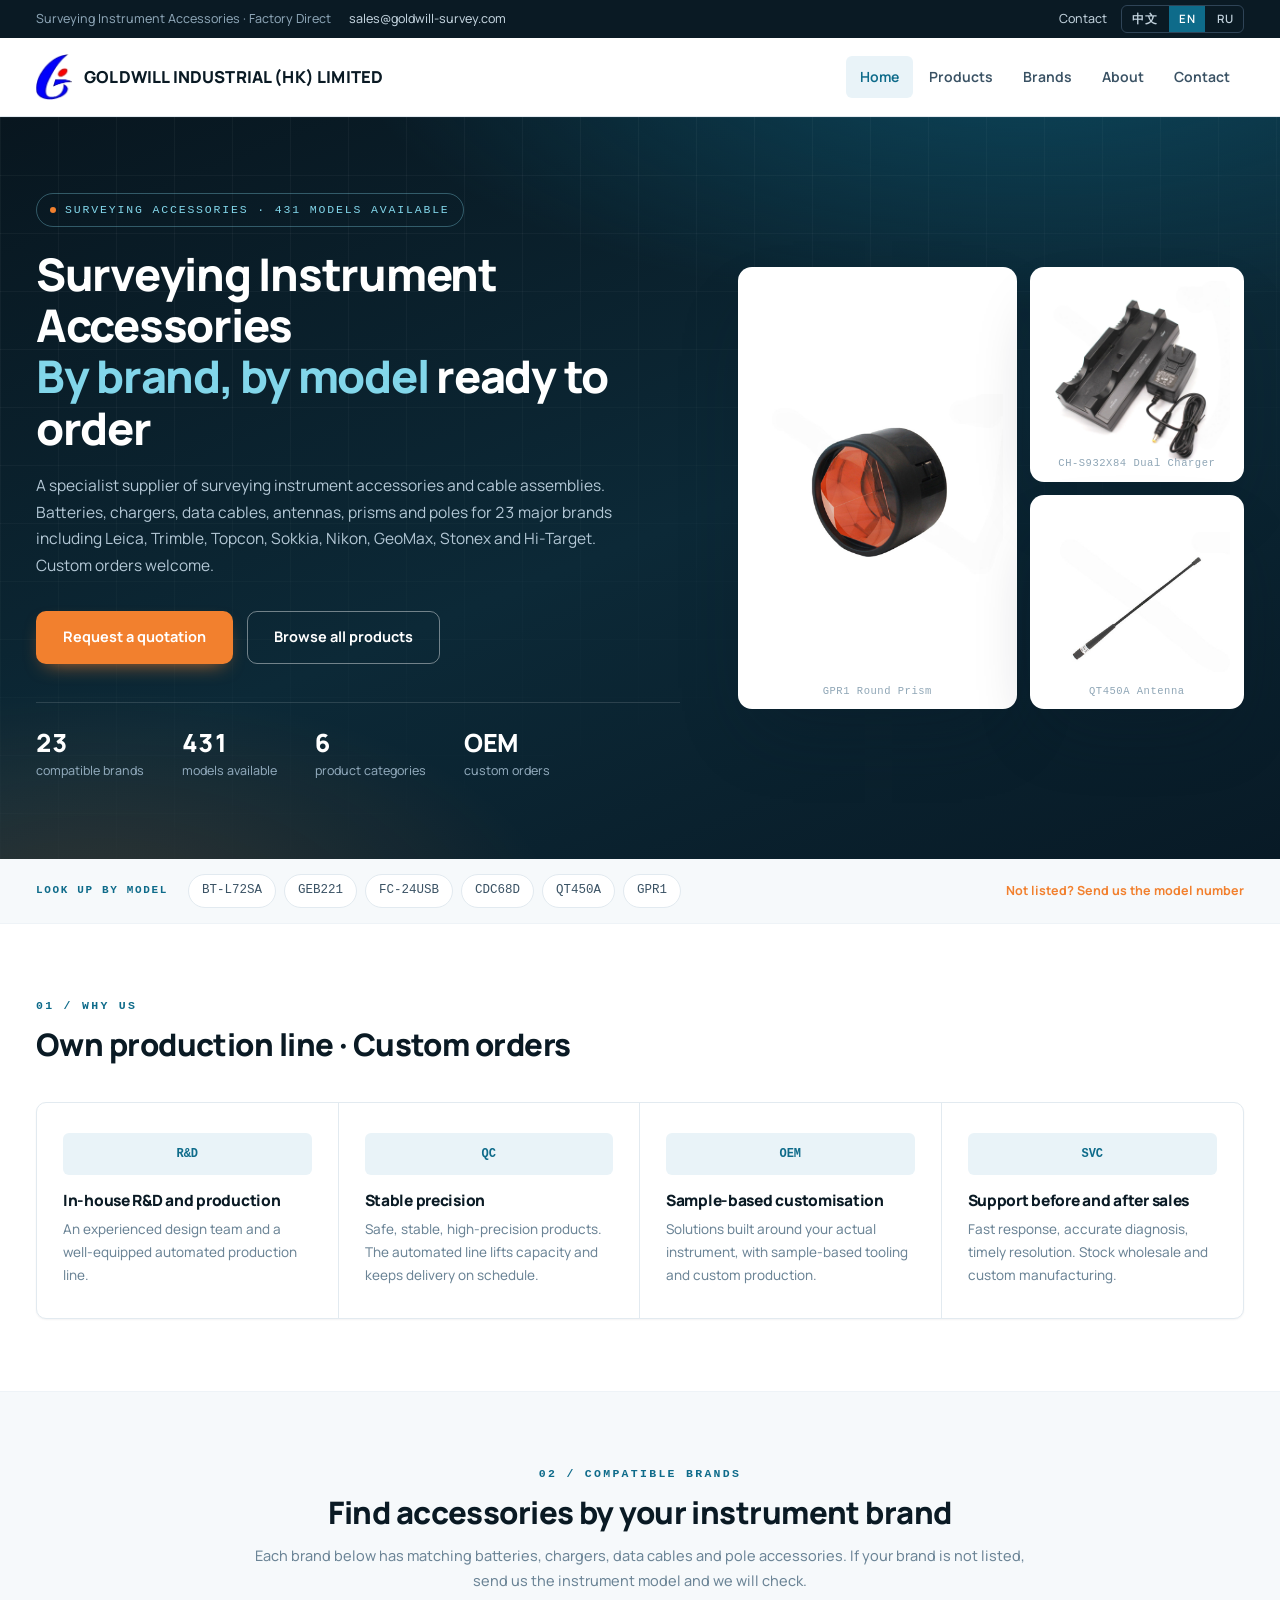
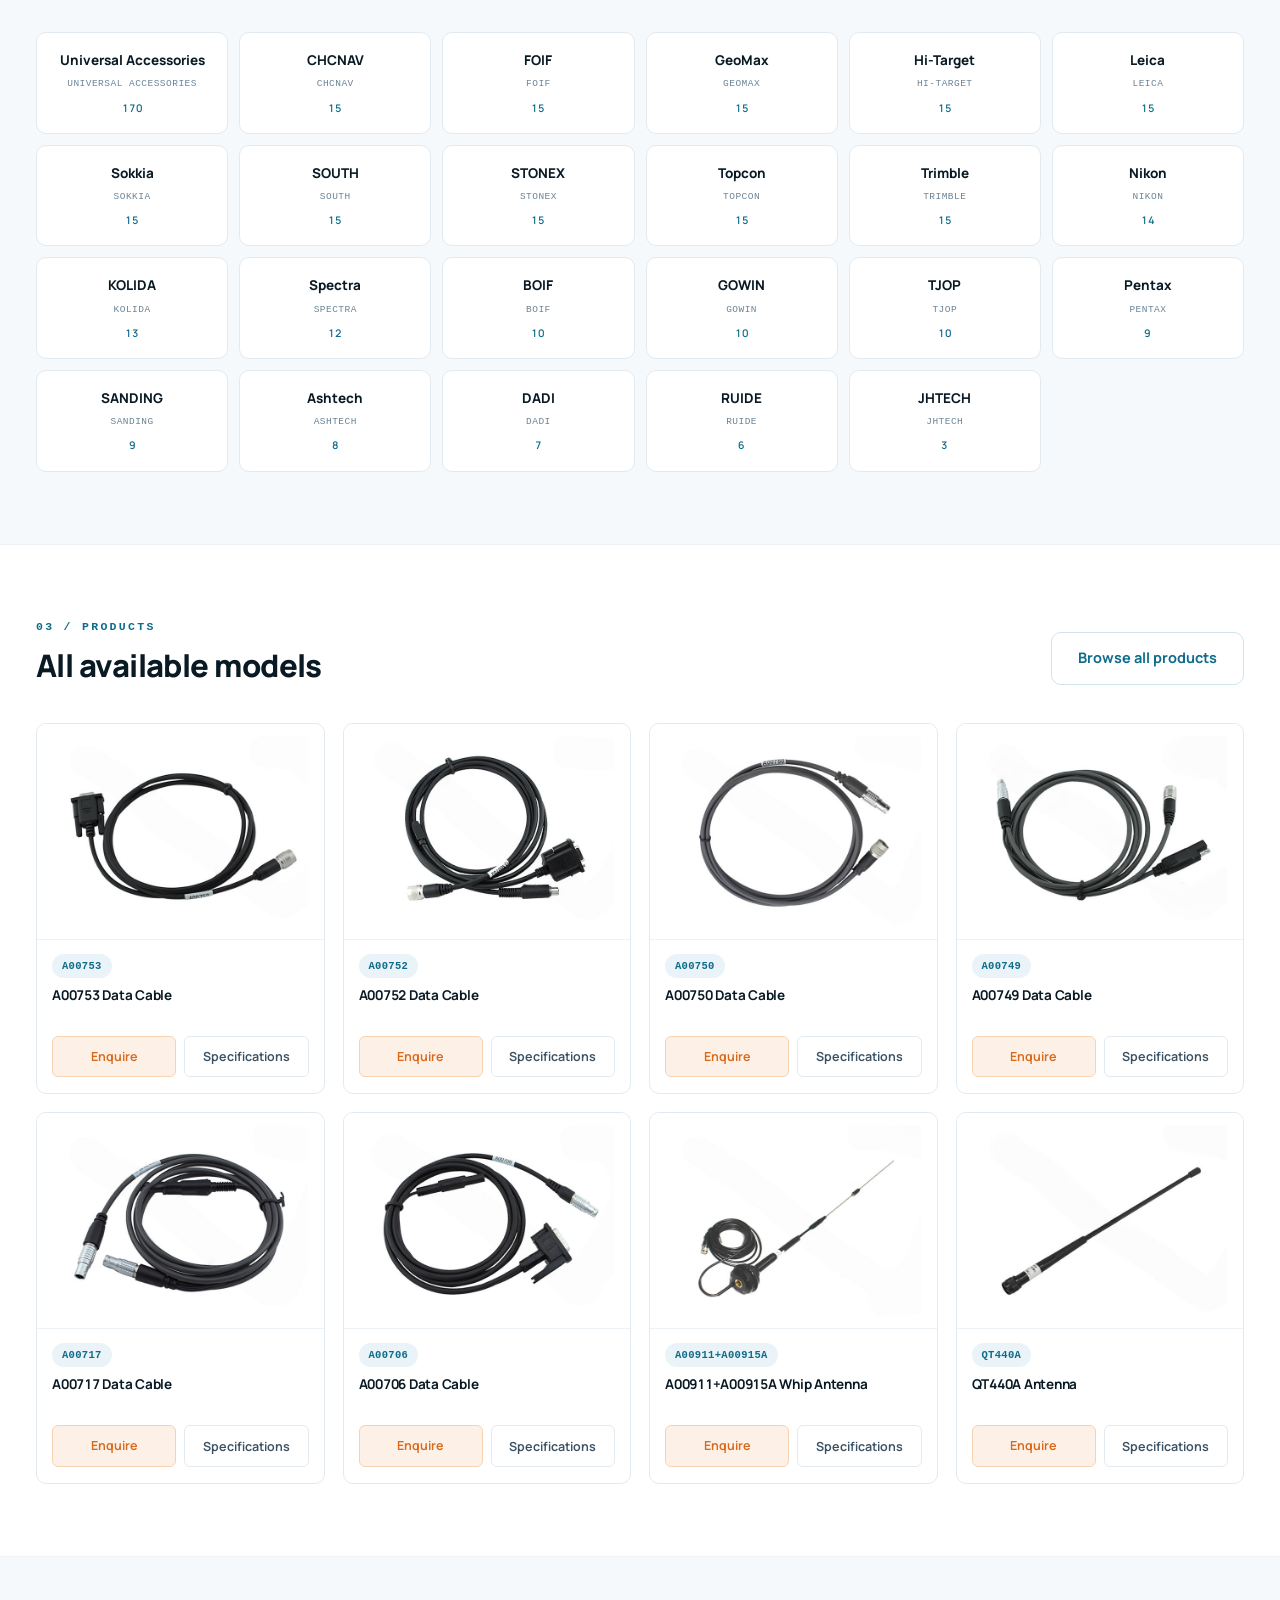
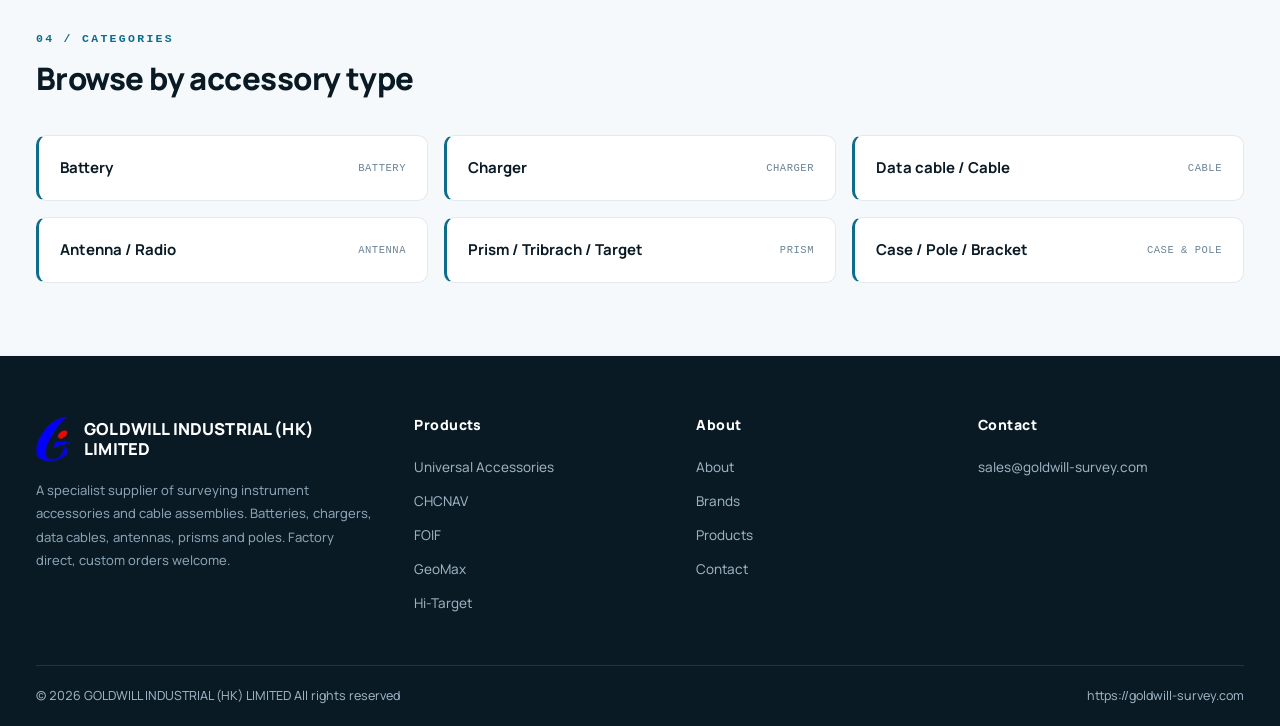
==== commit 73bb6d34: "Rebuild storefront: product photography, card grid, quick-view and multilingual pages (456 files)" ====
--- a/en/index.html
+++ b/en/index.html
@@ -1,4 +1,4 @@
-<!DOCTYPE html><html lang="en" dir="ltr"><head><meta charset="UTF-8"><meta name="viewport" content="width=device-width,initial-scale=1"><title>Surveying Instrument Accessories — Batteries, Chargers, Cables, Prisms</title><meta name="description" content="Batteries, chargers, data cables, antennas, prisms and poles for Leica, Trimble, Topcon, Sokkia, Nikon, GeoMax and 23 brands in total. Custom orders welcome."><link rel="alternate" hreflang="zh-CN" href="https://goldwill-survey.com/index.html"><link rel="alternate" hreflang="en" href="https://goldwill-survey.com/en/index.html"><link rel="alternate" hreflang="ru" href="https://goldwill-survey.com/ru/index.html"><link rel="canonical" href="https://goldwill-survey.com/en/index.html"><link rel="stylesheet" href="../assets/css/style.css"><meta name="theme-color" content="#0a1a24"><meta property="og:site_name" content="GOLDWILL"><meta property="og:type" content="website"><meta property="og:title" content="Surveying Instrument Accessories — Batteries, Chargers, Cables, Prisms"><meta property="og:description" content="Batteries, chargers, data cables, antennas, prisms and poles for Leica, Trimble, Topcon, Sokkia, Nikon, GeoMax and 23 brands in total. Custom orders welcome."><meta property="og:image" content="https://goldwill-survey.com/assets/img/products/1591298.jpg"><meta property="og:image:width" content="800"><meta property="og:image:height" content="600"><meta name="twitter:card" content="summary_large_image"></head><body><div class="topbar"><div class="wrap"><div class="tb-l"><span class="tag">Surveying Instrument Accessories · Factory Direct</span><span>sales@goldwill-survey.com</span></div><div class="tb-r"><span>Contact</span><span class="lang"><a href="../index.html">中文</a><a href="../en/index.html" class="on">EN</a><a href="../ru/index.html">RU</a></span></div></div></div><header class="head"><div class="wrap"><a class="logo" href="../en/index.html"><img class="mark" src="../assets/img/logo-mark.png" alt="GOLDWILL" width="76" height="97"><span class="txt"><b>GOLDWILL INDUSTRIAL (HK) LIMITED</b></span></a><nav class="nav" id="nav"><a href="../en/index.html" class="on">Home</a><a href="../en/products.html">Products</a><a href="../en/brands.html">Brands</a><a href="../en/about.html">About</a><a href="../en/contact.html">Contact</a></nav><button class="burger" id="burger" aria-label="menu">&#9776;</button></div></header><section class="hero"><div class="wrap"><div><span class="eyebrow"><i></i>Surveying accessories · 431 models available</span><h1>Surveying Instrument Accessories<br><em>By brand, by model</em> ready to order</h1><p class="lead">A specialist supplier of surveying instrument accessories and cable assemblies. Batteries, chargers, data cables, antennas, prisms and poles for 23 major brands including Leica, Trimble, Topcon, Sokkia, Nikon, GeoMax, Stonex and Hi-Target. Custom orders welcome.</p><div class="cta"><a class="btn btn-p" href="../en/contact.html">Request a quotation</a><a class="btn btn-s" href="../en/products.html">Browse all products</a></div><div class="nums"><div><b>23</b><span>compatible brands</span></div><div><b>431</b><span>models available</span></div><div><b>6</b><span>product categories</span></div><div><b>OEM</b><span>custom orders</span></div></div></div><div class="mosaic"><div class="t"><img src="../assets/img/products/1591298.jpg" alt="GPR1 Round Prism" width="800" height="600" loading="eager" decoding="async"><span class="cap">GPR1 Round Prism</span></div><div class="t"><img src="../assets/img/products/1301864.jpg" alt="CH-S932X84 Dual Charger" width="800" height="800" loading="eager" decoding="async"><span class="cap">CH-S932X84 Dual Charger</span></div><div class="t"><img src="../assets/img/products/1301887.jpg" alt="QT450A Antenna" width="600" height="450" loading="eager" decoding="async"><span class="cap">QT450A Antenna</span></div></div></div></section><div class="lookbar"><div class="wrap"><span class="k">Look up by model</span><ul><li><a href="../en/contact.html?m=BT-L72SA"><code>BT-L72SA</code></a></li><li><a href="../en/contact.html?m=GEB221"><code>GEB221</code></a></li><li><a href="../en/contact.html?m=FC-24USB"><code>FC-24USB</code></a></li><li><a href="../en/contact.html?m=CDC68D"><code>CDC68D</code></a></li><li><a href="../en/contact.html?m=QT450A"><code>QT450A</code></a></li><li><a href="../en/contact.html?m=GPR1"><code>GPR1</code></a></li></ul><a class="more" href="../en/contact.html">Not listed? Send us the model number</a></div></div><section class="sec"><div class="wrap"><div class="sec-head"><span class="no">01 / Why us</span><h2>Own production line · Custom orders</h2></div><div class="adv"><div><div class="ic">R&amp;D</div><h3>In-house R&amp;D and production</h3><p>An experienced design team and a well-equipped automated production line.</p></div><div><div class="ic">QC</div><h3>Stable precision</h3><p>Safe, stable, high-precision products. The automated line lifts capacity and keeps delivery on schedule.</p></div><div><div class="ic">OEM</div><h3>Sample-based customisation</h3><p>Solutions built around your actual instrument, with sample-based tooling and custom production.</p></div><div><div class="ic">SVC</div><h3>Support before and after sales</h3><p>Fast response, accurate diagnosis, timely resolution. Stock wholesale and custom manufacturing.</p></div></div></div></section><section class="sec soft"><div class="wrap"><div class="sec-head center"><span class="no">02 / Compatible brands</span><h2>Find accessories by your instrument brand</h2><p>Each brand below has matching batteries, chargers, data cables and pole accessories. If your brand is not listed, send us the instrument model and we will check.</p></div><div class="brands"><a href="../en/brands.html#universal-accessories"><b>Universal Accessories</b><span>UNIVERSAL ACCESSORIES</span><em>170</em></a><a href="../en/brands.html#chcnav"><b>CHCNAV</b><span>CHCNAV</span><em>15</em></a><a href="../en/brands.html#foif"><b>FOIF</b><span>FOIF</span><em>15</em></a><a href="../en/brands.html#geomax"><b>GeoMax</b><span>GEOMAX</span><em>15</em></a><a href="../en/brands.html#hi-target"><b>Hi-Target</b><span>HI-TARGET</span><em>15</em></a><a href="../en/brands.html#leica"><b>Leica</b><span>LEICA</span><em>15</em></a><a href="../en/brands.html#sokkia"><b>Sokkia</b><span>SOKKIA</span><em>15</em></a><a href="../en/brands.html#south"><b>SOUTH</b><span>SOUTH</span><em>15</em></a><a href="../en/brands.html#stonex"><b>STONEX</b><span>STONEX</span><em>15</em></a><a href="../en/brands.html#topcon"><b>Topcon</b><span>TOPCON</span><em>15</em></a><a href="../en/brands.html#trimble"><b>Trimble</b><span>TRIMBLE</span><em>15</em></a><a href="../en/brands.html#nikon"><b>Nikon</b><span>NIKON</span><em>14</em></a><a href="../en/brands.html#kolida"><b>KOLIDA</b><span>KOLIDA</span><em>13</em></a><a href="../en/brands.html#spectra"><b>Spectra</b><span>SPECTRA</span><em>12</em></a><a href="../en/brands.html#boif"><b>BOIF</b><span>BOIF</span><em>10</em></a><a href="../en/brands.html#gowin"><b>GOWIN</b><span>GOWIN</span><em>10</em></a><a href="../en/brands.html#tjop"><b>TJOP</b><span>TJOP</span><em>10</em></a><a href="../en/brands.html#pentax"><b>Pentax</b><span>PENTAX</span><em>9</em></a><a href="../en/brands.html#sanding"><b>SANDING</b><span>SANDING</span><em>9</em></a><a href="../en/brands.html#ashtech"><b>Ashtech</b><span>ASHTECH</span><em>8</em></a><a href="../en/brands.html#dadi"><b>DADI</b><span>DADI</span><em>7</em></a><a href="../en/brands.html#ruide"><b>RUIDE</b><span>RUIDE</span><em>6</em></a><a href="../en/brands.html#jhtech"><b>JHTECH</b><span>JHTECH</span><em>3</em></a></div></div></section><section class="sec"><div class="wrap"><div class="sec-head row"><div><span class="no">03 / Products</span><h2>All available models</h2></div><a class="btn btn-o" href="../en/products.html">Browse all products</a></div><div class="pgrid"><article class="pcard" data-b="universal-accessories" data-k="a00753 data cable gps数据线 a00753"><button class="ph" type="button" data-lb-open data-src="../assets/img/products/1302201.jpg" data-name="A00753 Data Cable" data-mdl="A00753" data-br="Universal Accessories" data-href="../en/contact.html?m=A00753&amp;n=A00753%20Data%20Cable"><img src="../assets/img/products/1302201.jpg" alt="A00753 Data Cable" width="600" height="450" loading="eager" decoding="async"><span class="qv" aria-hidden="true">&#9906;</span><span class="sr">View larger photo</span></button><div class="bd"><span class="mdl">A00753</span><h4>A00753 Data Cable</h4><div class="act"><a class="pri" href="../en/contact.html?m=A00753&amp;n=A00753%20Data%20Cable">Enquire</a><button type="button" data-lb-open>Details</button></div></div></article><article class="pcard" data-b="universal-accessories" data-k="a00752 data cable gps数据线 a00752"><button class="ph" type="button" data-lb-open data-src="../assets/img/products/1302202.jpg" data-name="A00752 Data Cable" data-mdl="A00752" data-br="Universal Accessories" data-href="../en/contact.html?m=A00752&amp;n=A00752%20Data%20Cable"><img src="../assets/img/products/1302202.jpg" alt="A00752 Data Cable" width="600" height="450" loading="eager" decoding="async"><span class="qv" aria-hidden="true">&#9906;</span><span class="sr">View larger photo</span></button><div class="bd"><span class="mdl">A00752</span><h4>A00752 Data Cable</h4><div class="act"><a class="pri" href="../en/contact.html?m=A00752&amp;n=A00752%20Data%20Cable">Enquire</a><button type="button" data-lb-open>Details</button></div></div></article><article class="pcard" data-b="universal-accessories" data-k="a00750 data cable gps数据线 a00750"><button class="ph" type="button" data-lb-open data-src="../assets/img/products/1302203.jpg" data-name="A00750 Data Cable" data-mdl="A00750" data-br="Universal Accessories" data-href="../en/contact.html?m=A00750&amp;n=A00750%20Data%20Cable"><img src="../assets/img/products/1302203.jpg" alt="A00750 Data Cable" width="600" height="450" loading="eager" decoding="async"><span class="qv" aria-hidden="true">&#9906;</span><span class="sr">View larger photo</span></button><div class="bd"><span class="mdl">A00750</span><h4>A00750 Data Cable</h4><div class="act"><a class="pri" href="../en/contact.html?m=A00750&amp;n=A00750%20Data%20Cable">Enquire</a><button type="button" data-lb-open>Details</button></div></div></article><article class="pcard" data-b="universal-accessories" data-k="a00749 data cable gps数据线 a00749"><button class="ph" type="button" data-lb-open data-src="../assets/img/products/1302204.jpg" data-name="A00749 Data Cable" data-mdl="A00749" data-br="Universal Accessories" data-href="../en/contact.html?m=A00749&amp;n=A00749%20Data%20Cable"><img src="../assets/img/products/1302204.jpg" alt="A00749 Data Cable" width="600" height="450" loading="eager" decoding="async"><span class="qv" aria-hidden="true">&#9906;</span><span class="sr">View larger photo</span></button><div class="bd"><span class="mdl">A00749</span><h4>A00749 Data Cable</h4><div class="act"><a class="pri" href="../en/contact.html?m=A00749&amp;n=A00749%20Data%20Cable">Enquire</a><button type="button" data-lb-open>Details</button></div></div></article><article class="pcard" data-b="universal-accessories" data-k="a00717 data cable gps数据线 a00717"><button class="ph" type="button" data-lb-open data-src="../assets/img/products/1302205.jpg" data-name="A00717 Data Cable" data-mdl="A00717" data-br="Universal Accessories" data-href="../en/contact.html?m=A00717&amp;n=A00717%20Data%20Cable"><img src="../assets/img/products/1302205.jpg" alt="A00717 Data Cable" width="600" height="450" loading="lazy" decoding="async"><span class="qv" aria-hidden="true">&#9906;</span><span class="sr">View larger photo</span></button><div class="bd"><span class="mdl">A00717</span><h4>A00717 Data Cable</h4><div class="act"><a class="pri" href="../en/contact.html?m=A00717&amp;n=A00717%20Data%20Cable">Enquire</a><button type="button" data-lb-open>Details</button></div></div></article><article class="pcard" data-b="universal-accessories" data-k="a00706 data cable gps数据线 a00706"><button class="ph" type="button" data-lb-open data-src="../assets/img/products/1302206.jpg" data-name="A00706 Data Cable" data-mdl="A00706" data-br="Universal Accessories" data-href="../en/contact.html?m=A00706&amp;n=A00706%20Data%20Cable"><img src="../assets/img/products/1302206.jpg" alt="A00706 Data Cable" width="600" height="450" loading="lazy" decoding="async"><span class="qv" aria-hidden="true">&#9906;</span><span class="sr">View larger photo</span></button><div class="bd"><span class="mdl">A00706</span><h4>A00706 Data Cable</h4><div class="act"><a class="pri" href="../en/contact.html?m=A00706&amp;n=A00706%20Data%20Cable">Enquire</a><button type="button" data-lb-open>Details</button></div></div></article><article class="pcard" data-b="universal-accessories" data-k="a00911+a00915a whip antenna gps数据线 a00911+a00915a"><button class="ph" type="button" data-lb-open data-src="../assets/img/products/1302207.jpg" data-name="A00911+A00915A Whip Antenna" data-mdl="A00911+A00915A" data-br="Universal Accessories" data-href="../en/contact.html?m=A00911%2BA00915A&amp;n=A00911%2BA00915A%20Whip%20Antenna"><img src="../assets/img/products/1302207.jpg" alt="A00911+A00915A Whip Antenna" width="600" height="450" loading="lazy" decoding="async"><span class="qv" aria-hidden="true">&#9906;</span><span class="sr">View larger photo</span></button><div class="bd"><span class="mdl">A00911+A00915A</span><h4>A00911+A00915A Whip Antenna</h4><div class="act"><a class="pri" href="../en/contact.html?m=A00911%2BA00915A&amp;n=A00911%2BA00915A%20Whip%20Antenna">Enquire</a><button type="button" data-lb-open>Details</button></div></div></article><article class="pcard" data-b="universal-accessories" data-k="qt440a antenna gps数据线 qt440a"><button class="ph" type="button" data-lb-open data-src="../assets/img/products/1302208.jpg" data-name="QT440A Antenna" data-mdl="QT440A" data-br="Universal Accessories" data-href="../en/contact.html?m=QT440A&amp;n=QT440A%20Antenna"><img src="../assets/img/products/1302208.jpg" alt="QT440A Antenna" width="600" height="450" loading="lazy" decoding="async"><span class="qv" aria-hidden="true">&#9906;</span><span class="sr">View larger photo</span></button><div class="bd"><span class="mdl">QT440A</span><h4>QT440A Antenna</h4><div class="act"><a class="pri" href="../en/contact.html?m=QT440A&amp;n=QT440A%20Antenna">Enquire</a><button type="button" data-lb-open>Details</button></div></div></article></div></div></section><section class="sec soft"><div class="wrap"><div class="sec-head"><span class="no">04 / Categories</span><h2>Browse by accessory type</h2></div><div class="cats"><a href="../en/products.html"><b>Battery</b><span>BATTERY</span></a><a href="../en/products.html"><b>Charger</b><span>CHARGER</span></a><a href="../en/products.html"><b>Data cable / Cable</b><span>CABLE</span></a><a href="../en/products.html"><b>Antenna / Radio</b><span>ANTENNA</span></a><a href="../en/products.html"><b>Prism / Tribrach / Target</b><span>PRISM</span></a><a href="../en/products.html"><b>Case / Pole / Bracket</b><span>CASE &amp; POLE</span></a></div></div></section><footer class="foot"><div class="wrap"><div class="cols"><div><a class="logo" href="../en/index.html"><img class="mark" src="../assets/img/logo-mark.png" alt="GOLDWILL" width="76" height="97"><span class="txt"><b>GOLDWILL INDUSTRIAL (HK) LIMITED</b></span></a><p class="desc">A specialist supplier of surveying instrument accessories and cable assemblies. Batteries, chargers, data cables, antennas, prisms and poles. Factory direct, custom orders welcome.</p></div><div><h4>Products</h4><ul><li><a href="../en/products.html#universal-accessories">Universal Accessories</a></li><li><a href="../en/products.html#chcnav">CHCNAV</a></li><li><a href="../en/products.html#foif">FOIF</a></li><li><a href="../en/products.html#geomax">GeoMax</a></li><li><a href="../en/products.html#hi-target">Hi-Target</a></li></ul></div><div><h4>About</h4><ul><li><a href="../en/about.html">About</a></li><li><a href="../en/brands.html">Brands</a></li><li><a href="../en/products.html">Products</a></li><li><a href="../en/contact.html">Contact</a></li></ul></div><div><h4>Contact</h4><ul><li>sales@goldwill-survey.com</li></ul></div></div><div class="bottom"><span>&copy; 2026 GOLDWILL INDUSTRIAL (HK) LIMITED&nbsp;All rights reserved</span><span>https://goldwill-survey.com</span></div></div></footer><div class="lb" id="lb" hidden role="dialog" aria-modal="true" aria-label="Details"><button class="lb-x" type="button" data-lb="close" aria-label="Close">&times;</button><button class="lb-pv" type="button" data-lb="prev" aria-label="Previous">&#8249;</button><button class="lb-nx" type="button" data-lb="next" aria-label="Next">&#8250;</button><figure><div class="shot"><img id="lb-img" alt=""></div><figcaption><span class="mdl" id="lb-mdl"></span><h4 id="lb-name"></h4><p class="br" id="lb-br"></p><span class="idx" id="lb-idx"></span><div class="cta"><a class="btn btn-p" id="lb-go" href="../en/contact.html">Enquire</a></div></figcaption></figure></div><script>
+<!DOCTYPE html><html lang="en" dir="ltr"><head><meta charset="UTF-8"><meta name="viewport" content="width=device-width,initial-scale=1"><title>Surveying Instrument Accessories — Batteries, Chargers, Cables, Prisms</title><meta name="description" content="Batteries, chargers, data cables, antennas, prisms and poles for Leica, Trimble, Topcon, Sokkia, Nikon, GeoMax and 23 brands in total. Custom orders welcome."><link rel="alternate" hreflang="zh-CN" href="https://goldwill-survey.com/index.html"><link rel="alternate" hreflang="en" href="https://goldwill-survey.com/en/index.html"><link rel="alternate" hreflang="ru" href="https://goldwill-survey.com/ru/index.html"><link rel="canonical" href="https://goldwill-survey.com/en/index.html"><link rel="stylesheet" href="../assets/css/style.css"><meta name="theme-color" content="#0a1a24"><meta property="og:site_name" content="GOLDWILL"><meta property="og:type" content="website"><meta property="og:title" content="Surveying Instrument Accessories — Batteries, Chargers, Cables, Prisms"><meta property="og:description" content="Batteries, chargers, data cables, antennas, prisms and poles for Leica, Trimble, Topcon, Sokkia, Nikon, GeoMax and 23 brands in total. Custom orders welcome."><meta property="og:image" content="https://goldwill-survey.com/assets/img/products/1591298.jpg"><meta property="og:image:width" content="800"><meta property="og:image:height" content="600"><meta name="twitter:card" content="summary_large_image"></head><body><div class="topbar"><div class="wrap"><div class="tb-l"><span class="tag">Surveying Instrument Accessories · Factory Direct</span><span>sales@goldwill-survey.com</span></div><div class="tb-r"><span>Contact</span><span class="lang"><a href="../index.html">中文</a><a href="../en/index.html" class="on">EN</a><a href="../ru/index.html">RU</a></span></div></div></div><header class="head"><div class="wrap"><a class="logo" href="../en/index.html"><img class="mark" src="../assets/img/logo-mark.png" alt="GOLDWILL" width="76" height="97"><span class="txt"><b>GOLDWILL INDUSTRIAL (HK) LIMITED</b></span></a><nav class="nav" id="nav"><a href="../en/index.html" class="on">Home</a><a href="../en/products.html">Products</a><a href="../en/brands.html">Brands</a><a href="../en/about.html">About</a><a href="../en/contact.html">Contact</a></nav><button class="burger" id="burger" aria-label="menu">&#9776;</button></div></header><section class="hero"><div class="wrap"><div><span class="eyebrow"><i></i>Surveying accessories · 431 models available</span><h1>Surveying Instrument Accessories<br><em>By brand, by model</em> ready to order</h1><p class="lead">A specialist supplier of surveying instrument accessories and cable assemblies. Batteries, chargers, data cables, antennas, prisms and poles for 23 major brands including Leica, Trimble, Topcon, Sokkia, Nikon, GeoMax, Stonex and Hi-Target. Custom orders welcome.</p><div class="cta"><a class="btn btn-p" href="../en/contact.html">Request a quotation</a><a class="btn btn-s" href="../en/products.html">Browse all products</a></div><div class="nums"><div><b>23</b><span>compatible brands</span></div><div><b>431</b><span>models available</span></div><div><b>6</b><span>product categories</span></div><div><b>OEM</b><span>custom orders</span></div></div></div><div class="mosaic"><div class="t"><img src="../assets/img/products/1591298.jpg" alt="GPR1 Round Prism" width="800" height="600" loading="eager" decoding="async"><span class="cap">GPR1 Round Prism</span></div><div class="t"><img src="../assets/img/products/1301864.jpg" alt="CH-S932X84 Dual Charger" width="800" height="800" loading="eager" decoding="async"><span class="cap">CH-S932X84 Dual Charger</span></div><div class="t"><img src="../assets/img/products/1301887.jpg" alt="QT450A Antenna" width="600" height="450" loading="eager" decoding="async"><span class="cap">QT450A Antenna</span></div></div></div></section><div class="lookbar"><div class="wrap"><span class="k">Look up by model</span><ul><li><a href="../en/contact.html?m=BT-L72SA"><code>BT-L72SA</code></a></li><li><a href="../en/contact.html?m=GEB221"><code>GEB221</code></a></li><li><a href="../en/contact.html?m=FC-24USB"><code>FC-24USB</code></a></li><li><a href="../en/contact.html?m=CDC68D"><code>CDC68D</code></a></li><li><a href="../en/contact.html?m=QT450A"><code>QT450A</code></a></li><li><a href="../en/contact.html?m=GPR1"><code>GPR1</code></a></li></ul><a class="more" href="../en/contact.html">Not listed? Send us the model number</a></div></div><section class="sec"><div class="wrap"><div class="sec-head"><span class="no">01 / Why us</span><h2>Own production line · Custom orders</h2></div><div class="adv"><div><div class="ic">R&amp;D</div><h3>In-house R&amp;D and production</h3><p>An experienced design team and a well-equipped automated production line.</p></div><div><div class="ic">QC</div><h3>Stable precision</h3><p>Safe, stable, high-precision products. The automated line lifts capacity and keeps delivery on schedule.</p></div><div><div class="ic">OEM</div><h3>Sample-based customisation</h3><p>Solutions built around your actual instrument, with sample-based tooling and custom production.</p></div><div><div class="ic">SVC</div><h3>Support before and after sales</h3><p>Fast response, accurate diagnosis, timely resolution. Stock wholesale and custom manufacturing.</p></div></div></div></section><section class="sec soft"><div class="wrap"><div class="sec-head center"><span class="no">02 / Compatible brands</span><h2>Find accessories by your instrument brand</h2><p>Each brand below has matching batteries, chargers, data cables and pole accessories. If your brand is not listed, send us the instrument model and we will check.</p></div><div class="brands"><a href="../en/brands.html#universal-accessories"><b>Universal Accessories</b><span>UNIVERSAL ACCESSORIES</span><em>170</em></a><a href="../en/brands.html#chcnav"><b>CHCNAV</b><span>CHCNAV</span><em>15</em></a><a href="../en/brands.html#foif"><b>FOIF</b><span>FOIF</span><em>15</em></a><a href="../en/brands.html#geomax"><b>GeoMax</b><span>GEOMAX</span><em>15</em></a><a href="../en/brands.html#hi-target"><b>Hi-Target</b><span>HI-TARGET</span><em>15</em></a><a href="../en/brands.html#leica"><b>Leica</b><span>LEICA</span><em>15</em></a><a href="../en/brands.html#sokkia"><b>Sokkia</b><span>SOKKIA</span><em>15</em></a><a href="../en/brands.html#south"><b>SOUTH</b><span>SOUTH</span><em>15</em></a><a href="../en/brands.html#stonex"><b>STONEX</b><span>STONEX</span><em>15</em></a><a href="../en/brands.html#topcon"><b>Topcon</b><span>TOPCON</span><em>15</em></a><a href="../en/brands.html#trimble"><b>Trimble</b><span>TRIMBLE</span><em>15</em></a><a href="../en/brands.html#nikon"><b>Nikon</b><span>NIKON</span><em>14</em></a><a href="../en/brands.html#kolida"><b>KOLIDA</b><span>KOLIDA</span><em>13</em></a><a href="../en/brands.html#spectra"><b>Spectra</b><span>SPECTRA</span><em>12</em></a><a href="../en/brands.html#boif"><b>BOIF</b><span>BOIF</span><em>10</em></a><a href="../en/brands.html#gowin"><b>GOWIN</b><span>GOWIN</span><em>10</em></a><a href="../en/brands.html#tjop"><b>TJOP</b><span>TJOP</span><em>10</em></a><a href="../en/brands.html#pentax"><b>Pentax</b><span>PENTAX</span><em>9</em></a><a href="../en/brands.html#sanding"><b>SANDING</b><span>SANDING</span><em>9</em></a><a href="../en/brands.html#ashtech"><b>Ashtech</b><span>ASHTECH</span><em>8</em></a><a href="../en/brands.html#dadi"><b>DADI</b><span>DADI</span><em>7</em></a><a href="../en/brands.html#ruide"><b>RUIDE</b><span>RUIDE</span><em>6</em></a><a href="../en/brands.html#jhtech"><b>JHTECH</b><span>JHTECH</span><em>3</em></a></div></div></section><section class="sec"><div class="wrap"><div class="sec-head row"><div><span class="no">03 / Products</span><h2>All available models</h2></div><a class="btn btn-o" href="../en/products.html">Browse all products</a></div><div class="pgrid"><article class="pcard" data-b="universal-accessories" data-k="a00753 data cable gps数据线 a00753"><button class="ph" type="button" data-lb-open data-pid="1302201" data-spec="1" data-src="../assets/img/products/1302201.jpg" data-name="A00753 Data Cable" data-mdl="A00753" data-br="Universal Accessories" data-href="../en/contact.html?m=A00753&amp;n=A00753%20Data%20Cable"><img src="../assets/img/products/1302201.jpg" alt="A00753 Data Cable" width="600" height="450" loading="eager" decoding="async"><span class="qv" aria-hidden="true">&#9906;</span><span class="sr">View larger photo</span></button><div class="bd"><span class="mdl">A00753</span><h4>A00753 Data Cable</h4><div class="act"><a class="pri" href="../en/contact.html?m=A00753&amp;n=A00753%20Data%20Cable">Enquire</a><button type="button" data-lb-open>Specifications</button></div></div></article><article class="pcard" data-b="universal-accessories" data-k="a00752 data cable gps数据线 a00752"><button class="ph" type="button" data-lb-open data-pid="1302202" data-spec="1" data-src="../assets/img/products/1302202.jpg" data-name="A00752 Data Cable" data-mdl="A00752" data-br="Universal Accessories" data-href="../en/contact.html?m=A00752&amp;n=A00752%20Data%20Cable"><img src="../assets/img/products/1302202.jpg" alt="A00752 Data Cable" width="600" height="450" loading="eager" decoding="async"><span class="qv" aria-hidden="true">&#9906;</span><span class="sr">View larger photo</span></button><div class="bd"><span class="mdl">A00752</span><h4>A00752 Data Cable</h4><div class="act"><a class="pri" href="../en/contact.html?m=A00752&amp;n=A00752%20Data%20Cable">Enquire</a><button type="button" data-lb-open>Specifications</button></div></div></article><article class="pcard" data-b="universal-accessories" data-k="a00750 data cable gps数据线 a00750"><button class="ph" type="button" data-lb-open data-pid="1302203" data-spec="1" data-src="../assets/img/products/1302203.jpg" data-name="A00750 Data Cable" data-mdl="A00750" data-br="Universal Accessories" data-href="../en/contact.html?m=A00750&amp;n=A00750%20Data%20Cable"><img src="../assets/img/products/1302203.jpg" alt="A00750 Data Cable" width="600" height="450" loading="eager" decoding="async"><span class="qv" aria-hidden="true">&#9906;</span><span class="sr">View larger photo</span></button><div class="bd"><span class="mdl">A00750</span><h4>A00750 Data Cable</h4><div class="act"><a class="pri" href="../en/contact.html?m=A00750&amp;n=A00750%20Data%20Cable">Enquire</a><button type="button" data-lb-open>Specifications</button></div></div></article><article class="pcard" data-b="universal-accessories" data-k="a00749 data cable gps数据线 a00749"><button class="ph" type="button" data-lb-open data-pid="1302204" data-spec="1" data-src="../assets/img/products/1302204.jpg" data-name="A00749 Data Cable" data-mdl="A00749" data-br="Universal Accessories" data-href="../en/contact.html?m=A00749&amp;n=A00749%20Data%20Cable"><img src="../assets/img/products/1302204.jpg" alt="A00749 Data Cable" width="600" height="450" loading="eager" decoding="async"><span class="qv" aria-hidden="true">&#9906;</span><span class="sr">View larger photo</span></button><div class="bd"><span class="mdl">A00749</span><h4>A00749 Data Cable</h4><div class="act"><a class="pri" href="../en/contact.html?m=A00749&amp;n=A00749%20Data%20Cable">Enquire</a><button type="button" data-lb-open>Specifications</button></div></div></article><article class="pcard" data-b="universal-accessories" data-k="a00717 data cable gps数据线 a00717"><button class="ph" type="button" data-lb-open data-pid="1302205" data-spec="1" data-src="../assets/img/products/1302205.jpg" data-name="A00717 Data Cable" data-mdl="A00717" data-br="Universal Accessories" data-href="../en/contact.html?m=A00717&amp;n=A00717%20Data%20Cable"><img src="../assets/img/products/1302205.jpg" alt="A00717 Data Cable" width="600" height="450" loading="lazy" decoding="async"><span class="qv" aria-hidden="true">&#9906;</span><span class="sr">View larger photo</span></button><div class="bd"><span class="mdl">A00717</span><h4>A00717 Data Cable</h4><div class="act"><a class="pri" href="../en/contact.html?m=A00717&amp;n=A00717%20Data%20Cable">Enquire</a><button type="button" data-lb-open>Specifications</button></div></div></article><article class="pcard" data-b="universal-accessories" data-k="a00706 data cable gps数据线 a00706"><button class="ph" type="button" data-lb-open data-pid="1302206" data-spec="1" data-src="../assets/img/products/1302206.jpg" data-name="A00706 Data Cable" data-mdl="A00706" data-br="Universal Accessories" data-href="../en/contact.html?m=A00706&amp;n=A00706%20Data%20Cable"><img src="../assets/img/products/1302206.jpg" alt="A00706 Data Cable" width="600" height="450" loading="lazy" decoding="async"><span class="qv" aria-hidden="true">&#9906;</span><span class="sr">View larger photo</span></button><div class="bd"><span class="mdl">A00706</span><h4>A00706 Data Cable</h4><div class="act"><a class="pri" href="../en/contact.html?m=A00706&amp;n=A00706%20Data%20Cable">Enquire</a><button type="button" data-lb-open>Specifications</button></div></div></article><article class="pcard" data-b="universal-accessories" data-k="a00911+a00915a whip antenna gps数据线 a00911+a00915a"><button class="ph" type="button" data-lb-open data-pid="1302207" data-spec="1" data-src="../assets/img/products/1302207.jpg" data-name="A00911+A00915A Whip Antenna" data-mdl="A00911+A00915A" data-br="Universal Accessories" data-href="../en/contact.html?m=A00911%2BA00915A&amp;n=A00911%2BA00915A%20Whip%20Antenna"><img src="../assets/img/products/1302207.jpg" alt="A00911+A00915A Whip Antenna" width="600" height="450" loading="lazy" decoding="async"><span class="qv" aria-hidden="true">&#9906;</span><span class="sr">View larger photo</span></button><div class="bd"><span class="mdl">A00911+A00915A</span><h4>A00911+A00915A Whip Antenna</h4><div class="act"><a class="pri" href="../en/contact.html?m=A00911%2BA00915A&amp;n=A00911%2BA00915A%20Whip%20Antenna">Enquire</a><button type="button" data-lb-open>Specifications</button></div></div></article><article class="pcard" data-b="universal-accessories" data-k="qt440a antenna gps数据线 qt440a"><button class="ph" type="button" data-lb-open data-pid="1302208" data-spec="1" data-src="../assets/img/products/1302208.jpg" data-name="QT440A Antenna" data-mdl="QT440A" data-br="Universal Accessories" data-href="../en/contact.html?m=QT440A&amp;n=QT440A%20Antenna"><img src="../assets/img/products/1302208.jpg" alt="QT440A Antenna" width="600" height="450" loading="lazy" decoding="async"><span class="qv" aria-hidden="true">&#9906;</span><span class="sr">View larger photo</span></button><div class="bd"><span class="mdl">QT440A</span><h4>QT440A Antenna</h4><div class="act"><a class="pri" href="../en/contact.html?m=QT440A&amp;n=QT440A%20Antenna">Enquire</a><button type="button" data-lb-open>Specifications</button></div></div></article></div></div></section><section class="sec soft"><div class="wrap"><div class="sec-head"><span class="no">04 / Categories</span><h2>Browse by accessory type</h2></div><div class="cats"><a href="../en/products.html"><b>Battery</b><span>BATTERY</span></a><a href="../en/products.html"><b>Charger</b><span>CHARGER</span></a><a href="../en/products.html"><b>Data cable / Cable</b><span>CABLE</span></a><a href="../en/products.html"><b>Antenna / Radio</b><span>ANTENNA</span></a><a href="../en/products.html"><b>Prism / Tribrach / Target</b><span>PRISM</span></a><a href="../en/products.html"><b>Case / Pole / Bracket</b><span>CASE &amp; POLE</span></a></div></div></section><footer class="foot"><div class="wrap"><div class="cols"><div><a class="logo" href="../en/index.html"><img class="mark" src="../assets/img/logo-mark.png" alt="GOLDWILL" width="76" height="97"><span class="txt"><b>GOLDWILL INDUSTRIAL (HK) LIMITED</b></span></a><p class="desc">A specialist supplier of surveying instrument accessories and cable assemblies. Batteries, chargers, data cables, antennas, prisms and poles. Factory direct, custom orders welcome.</p></div><div><h4>Products</h4><ul><li><a href="../en/products.html#universal-accessories">Universal Accessories</a></li><li><a href="../en/products.html#chcnav">CHCNAV</a></li><li><a href="../en/products.html#foif">FOIF</a></li><li><a href="../en/products.html#geomax">GeoMax</a></li><li><a href="../en/products.html#hi-target">Hi-Target</a></li></ul></div><div><h4>About</h4><ul><li><a href="../en/about.html">About</a></li><li><a href="../en/brands.html">Brands</a></li><li><a href="../en/products.html">Products</a></li><li><a href="../en/contact.html">Contact</a></li></ul></div><div><h4>Contact</h4><ul><li>sales@goldwill-survey.com</li></ul></div></div><div class="bottom"><span>&copy; 2026 GOLDWILL INDUSTRIAL (HK) LIMITED&nbsp;All rights reserved</span><span>https://goldwill-survey.com</span></div></div></footer><div class="lb" id="lb" hidden role="dialog" aria-modal="true" aria-label="Details"><button class="lb-x" type="button" data-lb="close" aria-label="Close">&times;</button><button class="lb-pv" type="button" data-lb="prev" aria-label="Previous">&#8249;</button><button class="lb-nx" type="button" data-lb="next" aria-label="Next">&#8250;</button><figure><div class="shot"><img id="lb-img" alt=""></div><figcaption><span class="mdl" id="lb-mdl"></span><h4 id="lb-name"></h4><p class="br" id="lb-br"></p><span class="idx" id="lb-idx"></span><div class="spec" id="lb-spec" hidden></div><div class="cta"><a class="btn btn-p" id="lb-go" href="../en/contact.html">Enquire</a></div></figcaption></figure></div><script>window.__SPEC={"url":"../assets/data/specs-en.json","dir":"../assets/img/detail/","head":"Specifications","note":"Manufacturer's notes","load":"Loading…"};</script><script>
 (function(){var b=document.getElementById('burger');
 if(b)b.addEventListener('click',function(){document.getElementById('nav').classList.toggle('open');});
 var q=document.getElementById('q');if(!q)return;
@@ -30,7 +30,41 @@
 (function(){var lb=document.getElementById('lb');if(!lb)return;
 var img=document.getElementById('lb-img'),nm=document.getElementById('lb-name'),
 md=document.getElementById('lb-mdl'),br=document.getElementById('lb-br'),
-ix=document.getElementById('lb-idx'),go=document.getElementById('lb-go'),pos=0;
+ix=document.getElementById('lb-idx'),go=document.getElementById('lb-go'),pos=0,
+sbox=document.getElementById('lb-spec'),scache=null,spend=null;
+function esc(s){return String(s).replace(/[&<>"]/g,function(c){
+return c==='&'?'&amp;':c==='<'?'&lt;':c==='>'?'&gt;':'&quot;';});}
+/* the spec payload is one shared file, fetched only on first use */
+function loadspec(cb){if(scache){cb(scache);return;}
+if(spend){spend.push(cb);return;}spend=[cb];
+var cfg=window.__SPEC||{url:'',load:''};
+fetch(cfg.url).then(function(r){return r.json()}).then(function(j){
+scache=j;var q=spend;spend=null;q.forEach(function(f){f(j)});}).
+catch(function(){scache={};var q=spend;spend=null;q.forEach(function(f){f(scache)});});}
+function spec(b){if(!sbox)return;
+sbox.hidden=true;sbox.innerHTML='';lb.classList.remove('has-spec');
+if(!b.getAttribute('data-spec'))return;
+var pid=b.getAttribute('data-pid'),cfg=window.__SPEC||{};
+/* set before the fetch so the dialog takes its definite height in one step
+   instead of jumping once the payload lands */
+lb.classList.add('has-spec');
+sbox.innerHTML='<p class="ld">'+esc(cfg.load||'')+'</p>';sbox.hidden=false;
+loadspec(function(j){var e=j&&j[pid];
+if(!e){sbox.hidden=true;sbox.innerHTML='';lb.classList.remove('has-spec');return;}
+var h='',k;
+if(e.r&&e.r.length){h+='<h5>'+esc(cfg.head||'')+'</h5><dl>';
+for(k=0;k<e.r.length;k++){h+='<dt>'+esc(e.r[k][0])+'</dt><dd>'+esc(e.r[k][1])+'</dd>';}
+h+='</dl>';}
+if(e.n&&e.n.length){h+='<div class="nt"><h5>'+esc(cfg.note||'')+'</h5>';
+for(k=0;k<e.n.length;k++){var t=e.n[k];
+h+=(t[0]==='h')?'<h6>'+esc(t[1])+'</h6>':'<p>'+esc(t[1])+'</p>';}
+h+='</div>';}
+/* extra manufacturer photographs for this product, when they exist */
+if(e.d&&e.d.length){h+='<div class="dg">';
+for(k=0;k<e.d.length;k++){
+h+='<img class="di" loading="lazy" decoding="async" alt="" src="'+esc(cfg.dir||'')+esc(e.d[k])+'">';}
+h+='</div>';}
+sbox.innerHTML=h;sbox.hidden=!h;});}
 function vis(){return [].slice.call(document.querySelectorAll('.pcard')).
 filter(function(c){return !c.classList.contains('hide')});}
 function open(i){var cs=vis();if(!cs.length)return;pos=(i+cs.length)%cs.length;
@@ -41,6 +75,7 @@
 br.textContent=b.getAttribute('data-br')||'';
 ix.textContent=(pos+1)+' / '+cs.length;
 go.href=b.getAttribute('data-href')||'#';
+spec(b);
 lb.hidden=false;document.documentElement.style.overflow='hidden';}
 function close(){lb.hidden=true;img.removeAttribute('src');
 document.documentElement.style.overflow='';}
--- a/assets/css/style.css
+++ b/assets/css/style.css
@@ -229,19 +229,58 @@
 .lb[hidden]{display:none}
 @keyframes lbin{from{opacity:0}to{opacity:1}}
 .lb figure{margin:0;position:relative;background:#fff;border-radius:16px;overflow:hidden;
-width:100%;max-width:1000px;display:grid;grid-template-columns:1.38fr .62fr;
-box-shadow:0 44px 100px -20px rgba(0,0,0,.7)}
-.lb .shot{background:#fff;display:grid;place-items:center;padding:20px;aspect-ratio:4/3}
-.lb .shot img{width:100%;height:100%;object-fit:contain}
-.lb figcaption{padding:30px 26px 26px;display:flex;flex-direction:column;gap:12px;
-border-left:1px solid var(--line2);position:relative}
+width:100%;max-width:1000px;max-height:min(90vh,900px);display:grid;
+grid-template-columns:1.38fr .62fr;box-shadow:0 44px 100px -20px rgba(0,0,0,.7)}
+/* min-width:0 on both grid items is load-bearing. Without it the intrinsic
+   width of the product photo (600-800 px) plus aspect-ratio:4/3 inflates the
+   first column to ~1330 px whenever the caption column carries a long note
+   block, which pushes the spec panel and the enquiry button outside the
+   viewport where figure{overflow:hidden} clips them. */
+.lb .shot{background:#fff;display:grid;place-items:center;padding:20px;
+aspect-ratio:4/3;min-width:0;min-height:0;overflow:hidden}
+.lb .shot img{width:100%;height:100%;object-fit:contain;max-height:78vh;
+min-width:0}
+.lb figcaption{padding:30px 26px 22px;display:flex;flex-direction:column;
+gap:10px;border-left:1px solid var(--line2);position:relative;
+min-width:0;min-height:0}
 .lb .mdl{display:inline-block;font-family:var(--mono);font-size:11px;font-weight:600;
 color:var(--brand);background:var(--brandlt);border-radius:var(--r-pill);padding:4px 11px;
 align-self:flex-start;max-width:100%;overflow:hidden;text-overflow:ellipsis;white-space:nowrap}
 .lb h4{font-size:18px;line-height:1.42}
 .lb .br{font-size:12.5px;color:var(--muted);font-family:var(--mono);letter-spacing:.03em}
-.lb .cta{margin-top:auto;display:grid;gap:10px}
+.lb .cta{margin-top:12px;display:grid;gap:10px}
 .lb .cta .btn{width:100%}
+/* manufacturer specifications - the panel scrolls so a long battery note
+   cannot stretch the dialog past the viewport */
+.lb .spec{margin-top:4px;border-top:1px solid var(--line2);padding-top:12px;
+flex:1 1 auto;min-height:0;overflow:auto;overscroll-behavior:contain}
+.lb .spec[hidden]{display:none}
+.lb .spec h5{margin:0 0 8px;font-family:var(--mono);font-size:10.5px;font-weight:700;
+letter-spacing:.12em;text-transform:uppercase;color:var(--brand)}
+.lb .spec h6{margin:12px 0 4px;font-size:12.5px;font-weight:800;color:var(--ink)}
+.lb .spec dl{display:grid;grid-template-columns:auto minmax(0,1fr);
+gap:6px 12px;margin:0;align-items:baseline;min-width:0}
+.lb .spec dt{font-size:11.5px;color:var(--muted);white-space:nowrap;
+overflow:hidden;text-overflow:ellipsis;max-width:11em;min-width:0}
+.lb .spec dd{margin:0;font-size:12.5px;font-weight:650;word-break:break-word;
+font-variant-numeric:tabular-nums;min-width:0}
+.lb .spec .nt{margin-top:13px;border-top:1px dashed var(--line2);padding-top:10px}
+.lb .spec .nt p{margin:4px 0;font-size:12px;color:var(--ink2);line-height:1.55}
+.lb .spec .nt p:first-of-type{margin-top:0}
+.lb .spec .ld{font-size:12px;color:var(--muted)}
+/* With a specification panel the dialog must have a DEFINITE height: otherwise
+   the auto-sized grid row lets .spec grow to its content height, which pushes
+   .cta past the figure's max-height where overflow:hidden clips it (the
+   enquiry button becomes unreachable). Fixing the height bounds the row, so
+   .spec scrolls internally and the button stays put. Cards without a panel
+   keep the compact content-driven height. */
+.lb.has-spec figure{height:min(90vh,900px);grid-template-rows:minmax(0,1fr)}
+.lb.has-spec .shot{aspect-ratio:auto}
+/* extra manufacturer photographs (connector close-ups, case interiors...) */
+.lb .spec .dg{display:grid;gap:9px;margin-top:13px;
+border-top:1px dashed var(--line2);padding-top:11px}
+.lb .spec .dg .di{width:100%;height:auto;border:1px solid var(--line2);
+border-radius:var(--r-sm);background:#fff;display:block}
 .lb .idx{font-family:var(--mono);font-size:11px;color:var(--muted);letter-spacing:.08em}
 .lb-x{position:absolute;top:16px;right:18px;width:42px;height:42px;border-radius:50%;
 border:1px solid rgba(255,255,255,.24);background:rgba(255,255,255,.1);color:#fff;
@@ -337,6 +376,11 @@
 .lb figure{grid-template-columns:1fr;max-width:560px}
 .lb .shot{border-bottom:1px solid var(--line2)}
 .lb figcaption{border-left:0}
+/* stacked layout: the photo row sizes itself, the caption row takes the rest
+   and scrolls, so the panel and the button stay on screen */
+.lb.has-spec figure{grid-template-rows:auto minmax(0,1fr)}
+.lb.has-spec .shot{aspect-ratio:4/3;max-height:34vh}
+.lb.has-spec .shot img{max-height:34vh}
 .lb-pv,.lb-nx{width:40px;height:56px;font-size:20px}
 .bgroup{scroll-margin-top:110px}}
 @media (max-width:520px){
